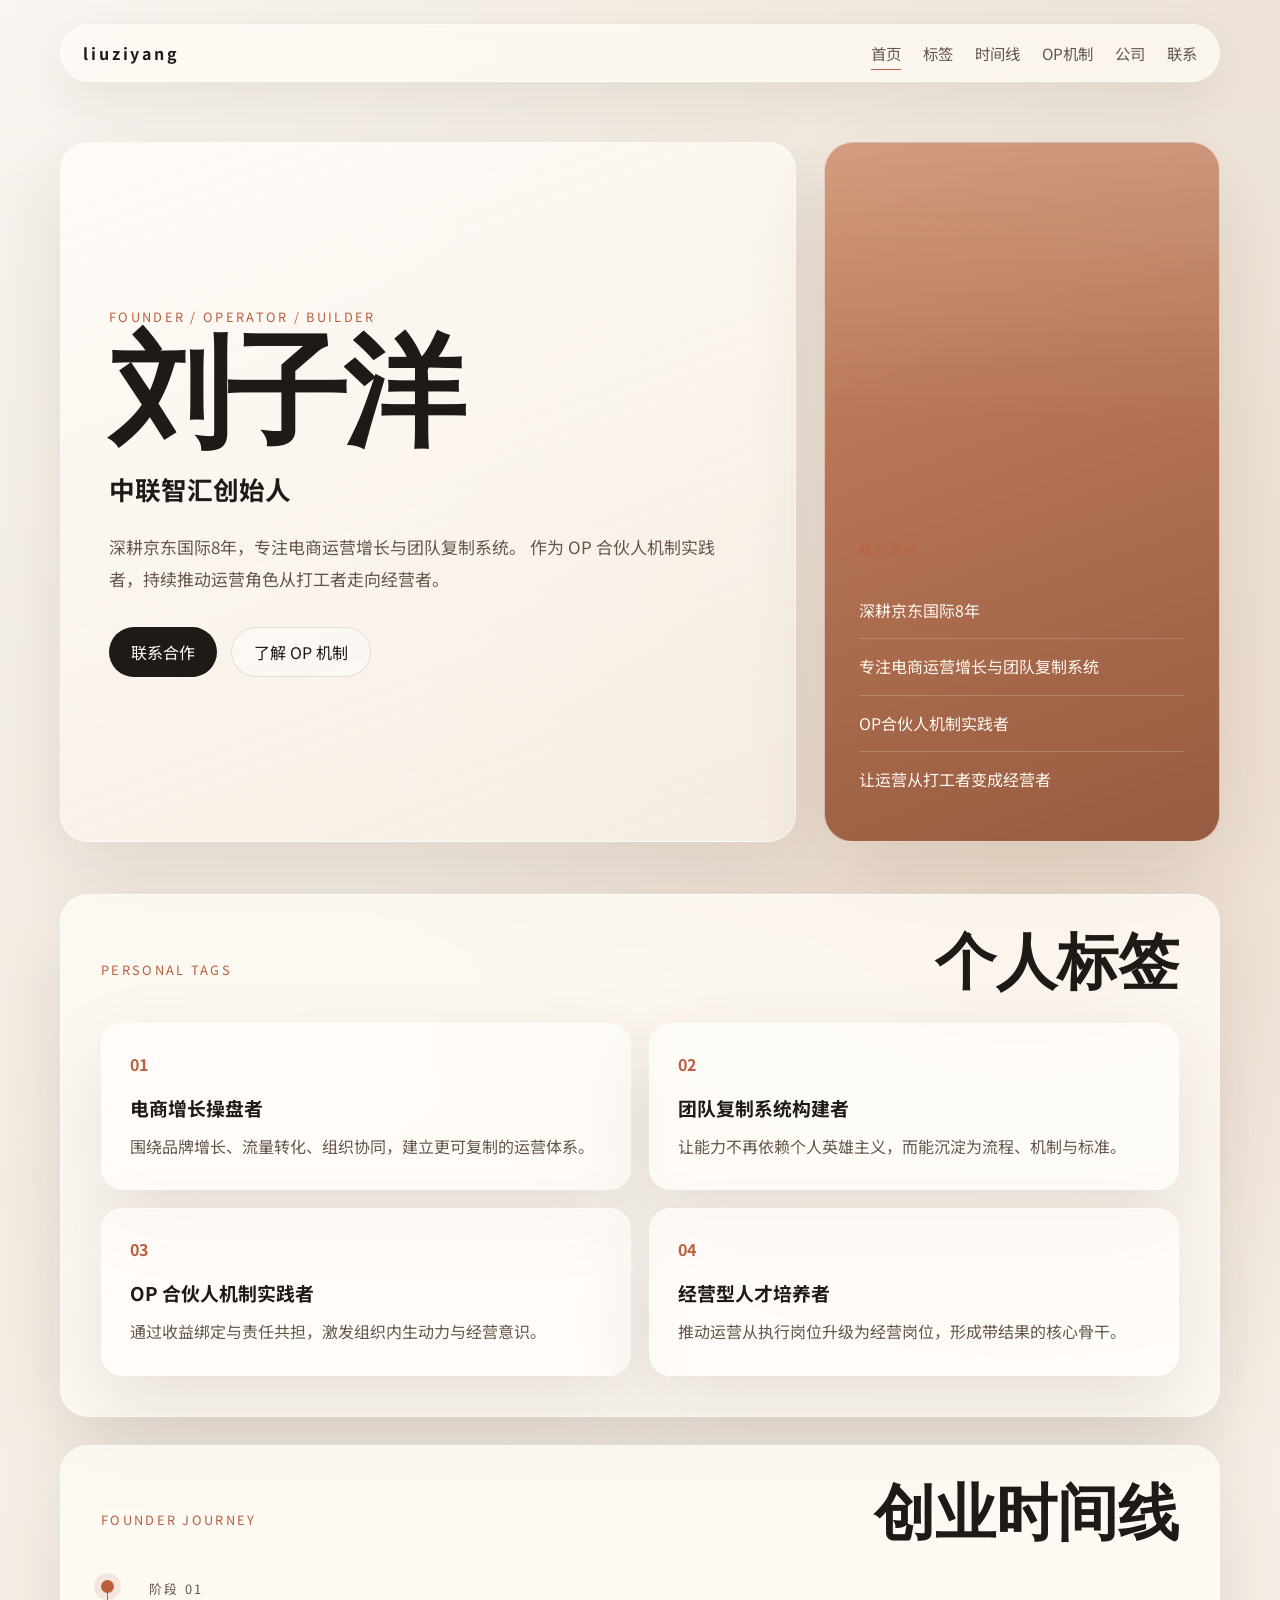
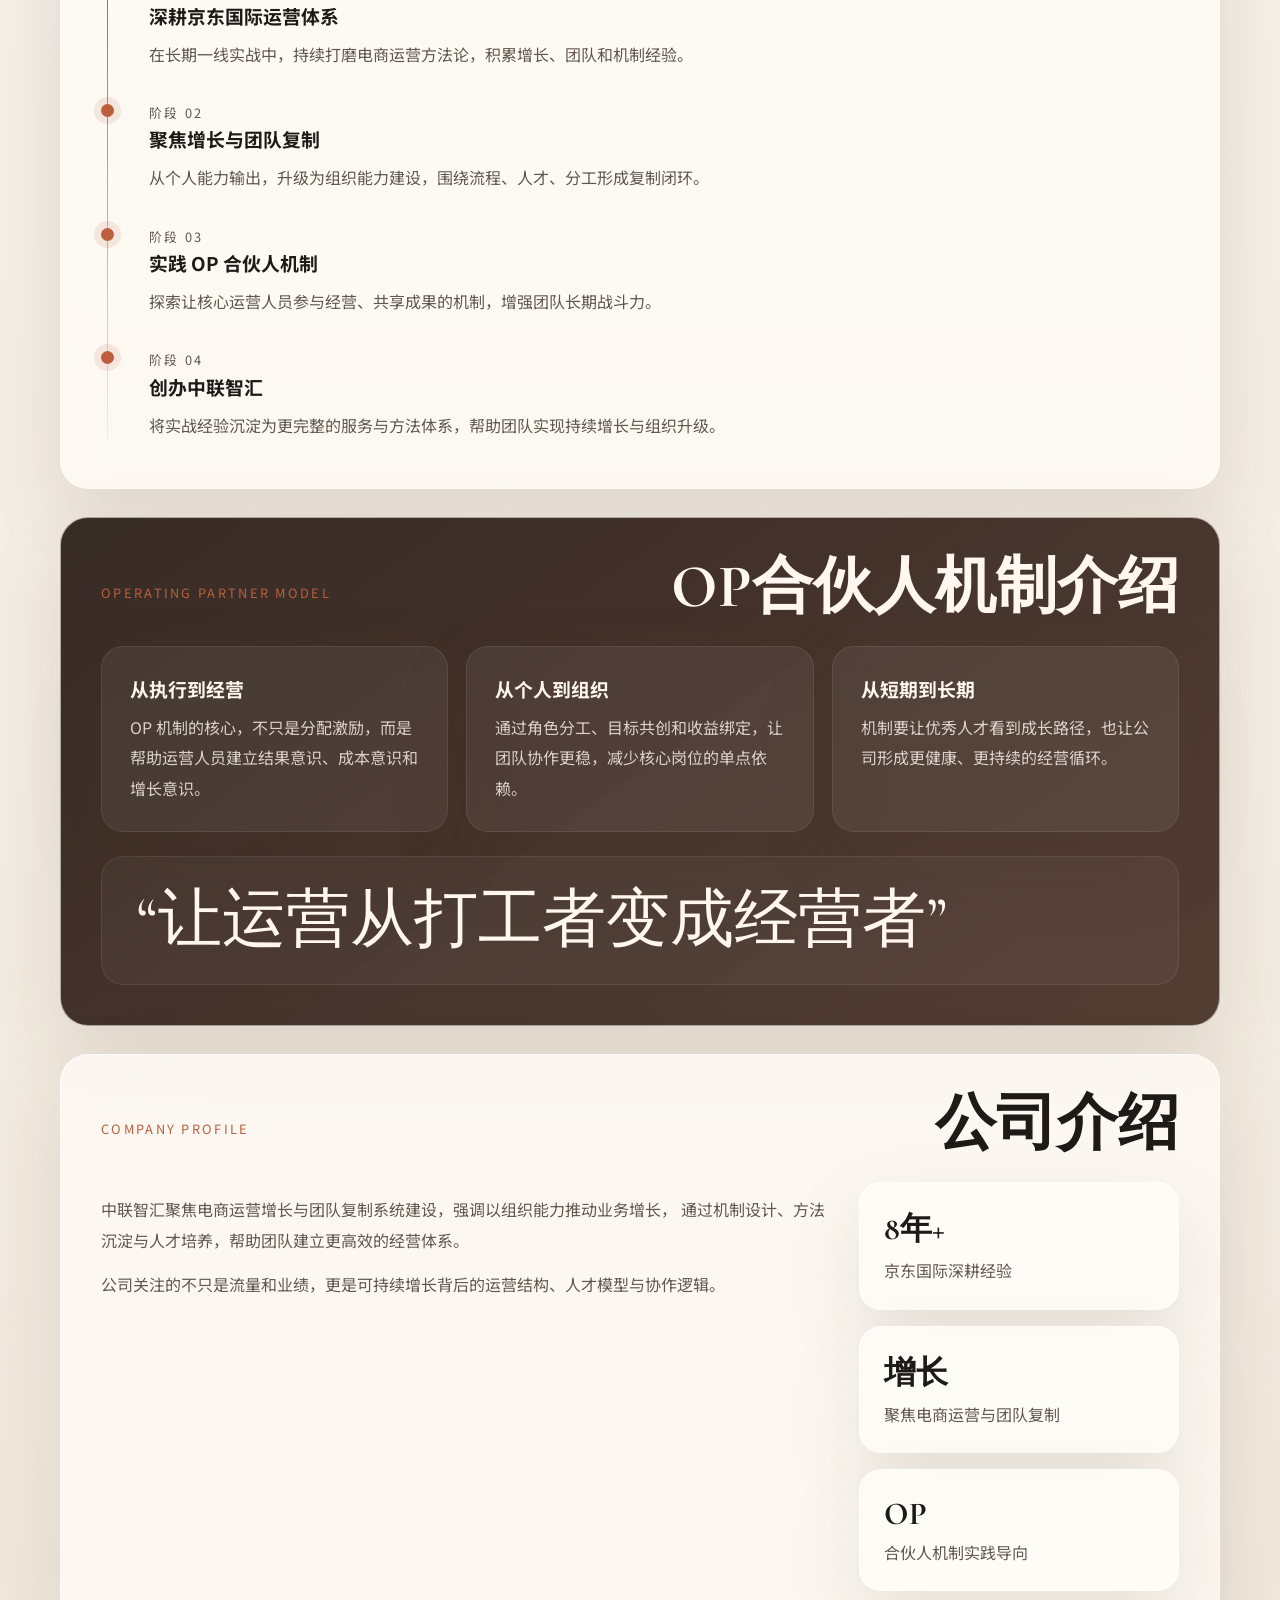
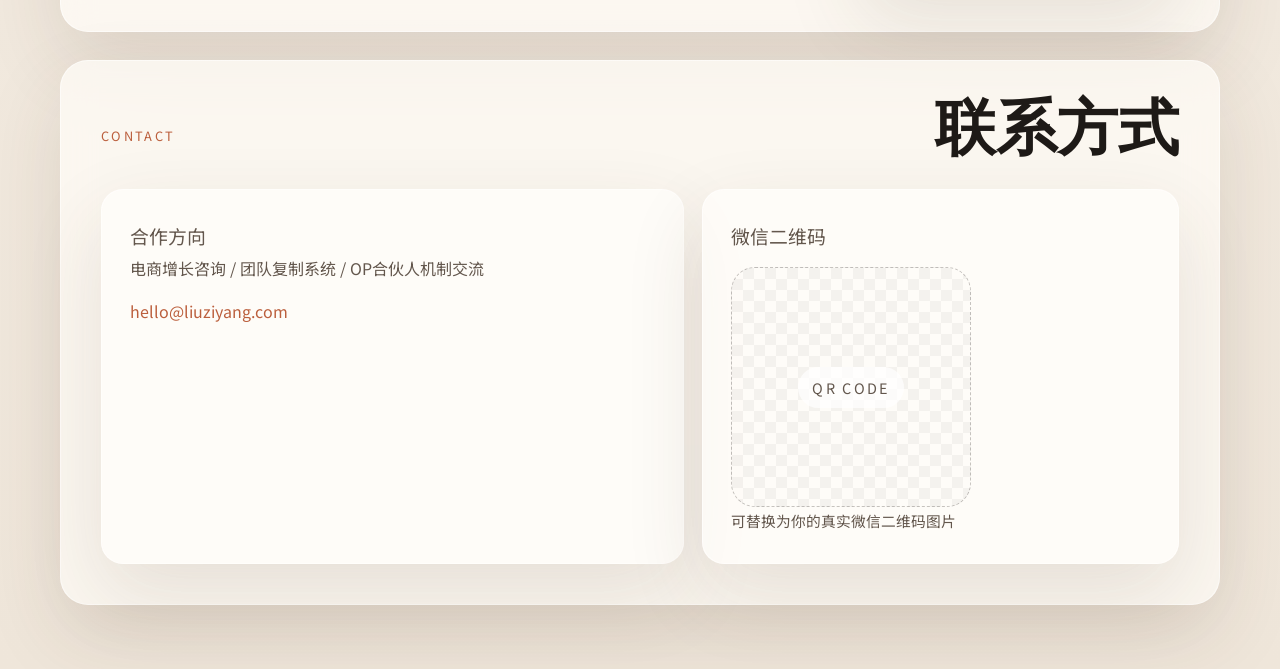
==== index.html @ fb094fb2 "feat: add liuziyang personal website" ====
<!DOCTYPE html>
<html lang="zh-CN">
  <head>
    <meta charset="UTF-8" />
    <meta name="viewport" content="width=device-width, initial-scale=1.0" />
    <title>刘子洋｜中联智汇创始人</title>
    <meta
      name="description"
      content="刘子洋，中联智汇创始人。深耕京东国际8年，专注电商运营增长与团队复制系统，OP合伙人机制实践者。"
    />
    <link rel="preconnect" href="https://fonts.googleapis.com" />
    <link rel="preconnect" href="https://fonts.gstatic.com" crossorigin />
    <link
      href="https://fonts.googleapis.com/css2?family=Cormorant+Garamond:wght@500;600;700&family=Noto+Sans+SC:wght@400;500;700;900&display=swap"
      rel="stylesheet"
    />
    <link rel="stylesheet" href="style.css" />
  </head>
  <body>
    <div class="page-shell">
      <header class="site-header">
        <a class="brand" href="#hero">liuziyang</a>
        <button class="nav-toggle" type="button" aria-label="切换导航" aria-expanded="false">
          <span></span>
          <span></span>
        </button>
        <nav class="site-nav">
          <a href="#hero">首页</a>
          <a href="#tags">标签</a>
          <a href="#timeline">时间线</a>
          <a href="#op-model">OP机制</a>
          <a href="#company">公司</a>
          <a href="#contact">联系</a>
        </nav>
      </header>

      <main>
        <section class="hero" id="hero">
          <div class="hero-copy">
            <p class="eyebrow">Founder / Operator / Builder</p>
            <h1>刘子洋</h1>
            <p class="hero-subtitle">中联智汇创始人</p>
            <p class="hero-intro">
              深耕京东国际8年，专注电商运营增长与团队复制系统。
              作为 OP 合伙人机制实践者，持续推动运营角色从打工者走向经营者。
            </p>
            <div class="hero-actions">
              <a class="button primary" href="#contact">联系合作</a>
              <a class="button secondary" href="#op-model">了解 OP 机制</a>
            </div>
          </div>
          <aside class="hero-card">
            <p class="card-label">核心定位</p>
            <ul>
              <li>深耕京东国际8年</li>
              <li>专注电商运营增长与团队复制系统</li>
              <li>OP合伙人机制实践者</li>
              <li>让运营从打工者变成经营者</li>
            </ul>
          </aside>
        </section>

        <section class="section" id="tags">
          <div class="section-heading">
            <p class="section-kicker">Personal Tags</p>
            <h2>个人标签</h2>
          </div>
          <div class="tag-grid">
            <article class="tag-card">
              <span>01</span>
              <h3>电商增长操盘者</h3>
              <p>围绕品牌增长、流量转化、组织协同，建立更可复制的运营体系。</p>
            </article>
            <article class="tag-card">
              <span>02</span>
              <h3>团队复制系统构建者</h3>
              <p>让能力不再依赖个人英雄主义，而能沉淀为流程、机制与标准。</p>
            </article>
            <article class="tag-card">
              <span>03</span>
              <h3>OP 合伙人机制实践者</h3>
              <p>通过收益绑定与责任共担，激发组织内生动力与经营意识。</p>
            </article>
            <article class="tag-card">
              <span>04</span>
              <h3>经营型人才培养者</h3>
              <p>推动运营从执行岗位升级为经营岗位，形成带结果的核心骨干。</p>
            </article>
          </div>
        </section>

        <section class="section" id="timeline">
          <div class="section-heading">
            <p class="section-kicker">Founder Journey</p>
            <h2>创业时间线</h2>
          </div>
          <div class="timeline">
            <article class="timeline-item">
              <div class="timeline-dot"></div>
              <div class="timeline-content">
                <p class="timeline-year">阶段 01</p>
                <h3>深耕京东国际运营体系</h3>
                <p>在长期一线实战中，持续打磨电商运营方法论，积累增长、团队和机制经验。</p>
              </div>
            </article>
            <article class="timeline-item">
              <div class="timeline-dot"></div>
              <div class="timeline-content">
                <p class="timeline-year">阶段 02</p>
                <h3>聚焦增长与团队复制</h3>
                <p>从个人能力输出，升级为组织能力建设，围绕流程、人才、分工形成复制闭环。</p>
              </div>
            </article>
            <article class="timeline-item">
              <div class="timeline-dot"></div>
              <div class="timeline-content">
                <p class="timeline-year">阶段 03</p>
                <h3>实践 OP 合伙人机制</h3>
                <p>探索让核心运营人员参与经营、共享成果的机制，增强团队长期战斗力。</p>
              </div>
            </article>
            <article class="timeline-item">
              <div class="timeline-dot"></div>
              <div class="timeline-content">
                <p class="timeline-year">阶段 04</p>
                <h3>创办中联智汇</h3>
                <p>将实战经验沉淀为更完整的服务与方法体系，帮助团队实现持续增长与组织升级。</p>
              </div>
            </article>
          </div>
        </section>

        <section class="section section-accent" id="op-model">
          <div class="section-heading">
            <p class="section-kicker">Operating Partner Model</p>
            <h2>OP合伙人机制介绍</h2>
          </div>
          <div class="model-grid">
            <article class="model-card">
              <h3>从执行到经营</h3>
              <p>OP 机制的核心，不只是分配激励，而是帮助运营人员建立结果意识、成本意识和增长意识。</p>
            </article>
            <article class="model-card">
              <h3>从个人到组织</h3>
              <p>通过角色分工、目标共创和收益绑定，让团队协作更稳，减少核心岗位的单点依赖。</p>
            </article>
            <article class="model-card">
              <h3>从短期到长期</h3>
              <p>机制要让优秀人才看到成长路径，也让公司形成更健康、更持续的经营循环。</p>
            </article>
          </div>
          <div class="quote-panel">
            <p>“让运营从打工者变成经营者”</p>
          </div>
        </section>

        <section class="section" id="company">
          <div class="section-heading">
            <p class="section-kicker">Company Profile</p>
            <h2>公司介绍</h2>
          </div>
          <div class="company-layout">
            <div class="company-copy">
              <p>
                中联智汇聚焦电商运营增长与团队复制系统建设，强调以组织能力推动业务增长，
                通过机制设计、方法沉淀与人才培养，帮助团队建立更高效的经营体系。
              </p>
              <p>
                公司关注的不只是流量和业绩，更是可持续增长背后的运营结构、人才模型与协作逻辑。
              </p>
            </div>
            <div class="company-stats">
              <div>
                <strong>8年+</strong>
                <span>京东国际深耕经验</span>
              </div>
              <div>
                <strong>增长</strong>
                <span>聚焦电商运营与团队复制</span>
              </div>
              <div>
                <strong>OP</strong>
                <span>合伙人机制实践导向</span>
              </div>
            </div>
          </div>
        </section>

        <section class="section" id="contact">
          <div class="section-heading">
            <p class="section-kicker">Contact</p>
            <h2>联系方式</h2>
          </div>
          <div class="contact-layout">
            <div class="contact-card">
              <p class="contact-title">合作方向</p>
              <p>电商增长咨询 / 团队复制系统 / OP合伙人机制交流</p>
              <a href="mailto:hello@liuziyang.com">hello@liuziyang.com</a>
            </div>
            <div class="contact-card">
              <p class="contact-title">微信二维码</p>
              <div class="qr-placeholder" aria-label="微信二维码占位">
                <span>QR CODE</span>
              </div>
              <p class="contact-note">可替换为你的真实微信二维码图片</p>
            </div>
          </div>
        </section>
      </main>
    </div>

    <script src="script.js"></script>
  </body>
</html>
---- style.css ----
:root {
  --bg: #efe7db;
  --bg-soft: #f7f2ea;
  --panel: rgba(255, 252, 247, 0.74);
  --panel-strong: rgba(255, 249, 241, 0.92);
  --text: #1e1a17;
  --muted: #63574d;
  --line: rgba(45, 35, 25, 0.12);
  --accent: #bb5f3d;
  --accent-soft: #f2d5c8;
  --shadow: 0 30px 80px rgba(78, 51, 29, 0.12);
  --radius-lg: 28px;
  --radius-md: 22px;
  --radius-sm: 16px;
  --container: min(1160px, calc(100vw - 40px));
}

* {
  box-sizing: border-box;
}

html {
  scroll-behavior: smooth;
}

body {
  margin: 0;
  font-family: "Noto Sans SC", sans-serif;
  color: var(--text);
  background:
    radial-gradient(circle at top left, rgba(255, 255, 255, 0.65), transparent 30%),
    radial-gradient(circle at 80% 20%, rgba(222, 177, 147, 0.28), transparent 20%),
    linear-gradient(180deg, #ede4d7 0%, #f6f0e8 40%, #efe6da 100%);
  min-height: 100vh;
}

body::before {
  content: "";
  position: fixed;
  inset: 0;
  pointer-events: none;
  background-image:
    linear-gradient(rgba(255, 255, 255, 0.08) 1px, transparent 1px),
    linear-gradient(90deg, rgba(255, 255, 255, 0.08) 1px, transparent 1px);
  background-size: 48px 48px;
  mask-image: linear-gradient(180deg, rgba(0, 0, 0, 0.2), transparent 90%);
}

.page-shell {
  width: var(--container);
  margin: 0 auto;
  padding: 24px 0 64px;
}

.site-header {
  position: sticky;
  top: 16px;
  z-index: 10;
  display: flex;
  align-items: center;
  justify-content: space-between;
  gap: 24px;
  padding: 16px 22px;
  margin-bottom: 24px;
  backdrop-filter: blur(14px);
  background: rgba(255, 251, 246, 0.72);
  border: 1px solid rgba(255, 255, 255, 0.5);
  border-radius: 999px;
  box-shadow: 0 18px 50px rgba(56, 34, 18, 0.08);
}

.brand {
  color: var(--text);
  text-decoration: none;
  font-size: 1rem;
  font-weight: 700;
  letter-spacing: 0.18em;
  text-transform: lowercase;
}

.site-nav {
  display: flex;
  align-items: center;
  gap: 22px;
}

.site-nav a {
  position: relative;
  color: var(--muted);
  text-decoration: none;
  font-size: 0.96rem;
}

.site-nav a::after {
  content: "";
  position: absolute;
  left: 0;
  bottom: -6px;
  width: 100%;
  height: 1px;
  background: var(--accent);
  transform: scaleX(0);
  transform-origin: center;
  transition: transform 220ms ease;
}

.site-nav a:hover::after,
.site-nav a.is-active::after {
  transform: scaleX(1);
}

.nav-toggle {
  display: none;
  width: 46px;
  height: 46px;
  padding: 0;
  border: 0;
  border-radius: 50%;
  background: var(--panel-strong);
  cursor: pointer;
}

.nav-toggle span {
  display: block;
  width: 18px;
  height: 2px;
  margin: 5px auto;
  background: var(--text);
  transition: transform 200ms ease, opacity 200ms ease;
}

.hero,
.section {
  opacity: 0;
  transform: translateY(24px);
  transition: opacity 700ms ease, transform 700ms ease;
}

.hero.is-visible,
.section.is-visible {
  opacity: 1;
  transform: translateY(0);
}

.hero {
  display: grid;
  grid-template-columns: minmax(0, 1.3fr) minmax(300px, 0.7fr);
  gap: 28px;
  align-items: stretch;
  min-height: calc(100vh - 140px);
  padding: 36px 0 24px;
}

.hero-copy,
.hero-card,
.section,
.tag-card,
.model-card,
.contact-card {
  border: 1px solid rgba(255, 255, 255, 0.56);
  box-shadow: var(--shadow);
}

.hero-copy {
  display: flex;
  flex-direction: column;
  justify-content: center;
  padding: 48px;
  border-radius: var(--radius-lg);
  background: linear-gradient(160deg, rgba(255, 251, 247, 0.92), rgba(247, 239, 229, 0.75));
}

.eyebrow,
.section-kicker,
.card-label,
.timeline-year {
  color: var(--accent);
  text-transform: uppercase;
  letter-spacing: 0.18em;
  font-size: 0.8rem;
  margin: 0 0 14px;
}

.hero h1,
.section-heading h2,
.quote-panel p {
  font-family: "Cormorant Garamond", serif;
}

.hero h1 {
  margin: 0;
  font-size: clamp(4.2rem, 10vw, 7.6rem);
  line-height: 0.92;
  letter-spacing: -0.04em;
}

.hero-subtitle {
  margin: 18px 0 0;
  font-size: clamp(1.2rem, 2vw, 1.65rem);
  font-weight: 700;
}

.hero-intro {
  max-width: 640px;
  margin: 24px 0 0;
  color: var(--muted);
  font-size: 1.06rem;
  line-height: 1.9;
}

.hero-actions {
  display: flex;
  flex-wrap: wrap;
  gap: 14px;
  margin-top: 32px;
}

.button {
  display: inline-flex;
  align-items: center;
  justify-content: center;
  min-height: 50px;
  padding: 0 22px;
  border-radius: 999px;
  text-decoration: none;
  transition: transform 180ms ease, background 180ms ease, color 180ms ease;
}

.button:hover {
  transform: translateY(-2px);
}

.button.primary {
  background: var(--text);
  color: #fff9f2;
}

.button.secondary {
  color: var(--text);
  border: 1px solid var(--line);
  background: rgba(255, 255, 255, 0.36);
}

.hero-card {
  display: flex;
  flex-direction: column;
  justify-content: flex-end;
  padding: 34px;
  border-radius: var(--radius-lg);
  background:
    linear-gradient(180deg, rgba(255, 255, 255, 0.18), transparent 40%),
    linear-gradient(160deg, rgba(199, 125, 88, 0.92), rgba(145, 83, 55, 0.94));
  color: #fff7f0;
}

.hero-card ul {
  margin: 10px 0 0;
  padding: 0;
  list-style: none;
}

.hero-card li {
  padding: 14px 0;
  border-bottom: 1px solid rgba(255, 255, 255, 0.18);
  line-height: 1.7;
}

.hero-card li:last-child {
  border-bottom: 0;
}

.section {
  margin-top: 28px;
  padding: 40px;
  border-radius: var(--radius-lg);
  background: var(--panel);
  backdrop-filter: blur(16px);
}

.section-heading {
  display: flex;
  justify-content: space-between;
  gap: 24px;
  align-items: end;
  margin-bottom: 30px;
}

.section-heading h2 {
  margin: 0;
  font-size: clamp(2.3rem, 5vw, 3.8rem);
  line-height: 0.95;
}

.tag-grid,
.model-grid,
.contact-layout {
  display: grid;
  gap: 18px;
}

.tag-grid {
  grid-template-columns: repeat(2, minmax(0, 1fr));
}

.tag-card,
.model-card,
.contact-card {
  padding: 28px;
  border-radius: var(--radius-md);
  background: rgba(255, 253, 250, 0.75);
}

.tag-card span {
  display: inline-block;
  margin-bottom: 18px;
  color: var(--accent);
  font-weight: 700;
}

.tag-card h3,
.model-card h3,
.timeline-content h3,
.contact-title {
  margin: 0 0 10px;
  font-size: 1.18rem;
}

.tag-card p,
.model-card p,
.timeline-content p,
.company-copy p,
.contact-card p,
.contact-card a,
.contact-note {
  margin: 0;
  color: var(--muted);
  line-height: 1.9;
}

.timeline {
  position: relative;
  display: grid;
  gap: 20px;
  padding-left: 28px;
}

.timeline::before {
  content: "";
  position: absolute;
  left: 6px;
  top: 8px;
  bottom: 8px;
  width: 1px;
  background: linear-gradient(180deg, var(--accent), rgba(187, 95, 61, 0.1));
}

.timeline-item {
  position: relative;
}

.timeline-dot {
  position: absolute;
  left: -28px;
  top: 7px;
  width: 13px;
  height: 13px;
  border-radius: 50%;
  background: var(--accent);
  box-shadow: 0 0 0 7px rgba(187, 95, 61, 0.12);
}

.timeline-content {
  padding: 4px 0 8px 20px;
}

.section-accent {
  background:
    linear-gradient(145deg, rgba(43, 30, 24, 0.94), rgba(68, 45, 35, 0.92)),
    var(--panel);
  color: #fff7f0;
}

.section-accent .section-heading h2,
.section-accent .model-card h3,
.section-accent .quote-panel p {
  color: #fff7f0;
}

.section-accent .model-card {
  background: rgba(255, 255, 255, 0.06);
  border-color: rgba(255, 255, 255, 0.08);
}

.section-accent .model-card p {
  color: rgba(255, 247, 240, 0.8);
}

.model-grid {
  grid-template-columns: repeat(3, minmax(0, 1fr));
}

.quote-panel {
  margin-top: 24px;
  padding: 30px 34px;
  border-radius: var(--radius-md);
  border: 1px solid rgba(255, 255, 255, 0.08);
  background: rgba(255, 255, 255, 0.04);
}

.quote-panel p {
  margin: 0;
  font-size: clamp(2.2rem, 5vw, 4rem);
  line-height: 1.04;
}

.company-layout {
  display: grid;
  grid-template-columns: minmax(0, 1fr) 320px;
  gap: 22px;
  align-items: start;
}

.company-copy {
  padding: 12px 0;
}

.company-copy p + p {
  margin-top: 14px;
}

.company-stats {
  display: grid;
  gap: 16px;
}

.company-stats div {
  padding: 24px;
  border-radius: var(--radius-md);
  background: rgba(255, 253, 250, 0.84);
  border: 1px solid rgba(255, 255, 255, 0.56);
  box-shadow: var(--shadow);
}

.company-stats strong {
  display: block;
  margin-bottom: 6px;
  font-size: 2rem;
  font-family: "Cormorant Garamond", serif;
}

.company-stats span {
  color: var(--muted);
  line-height: 1.7;
}

.contact-layout {
  grid-template-columns: 1.1fr 0.9fr;
}

.contact-card a {
  display: inline-block;
  margin-top: 12px;
  color: var(--accent);
  text-decoration: none;
}

.qr-placeholder {
  display: grid;
  place-items: center;
  width: min(240px, 100%);
  aspect-ratio: 1 / 1;
  margin-top: 14px;
  border-radius: 24px;
  background:
    linear-gradient(45deg, rgba(0, 0, 0, 0.04) 25%, transparent 25%),
    linear-gradient(-45deg, rgba(0, 0, 0, 0.04) 25%, transparent 25%),
    linear-gradient(45deg, transparent 75%, rgba(0, 0, 0, 0.04) 75%),
    linear-gradient(-45deg, transparent 75%, rgba(0, 0, 0, 0.04) 75%);
  background-size: 22px 22px;
  background-position: 0 0, 0 11px, 11px -11px, -11px 0;
  border: 1px dashed rgba(30, 26, 23, 0.25);
}

.qr-placeholder span {
  padding: 10px 14px;
  border-radius: 999px;
  background: rgba(255, 255, 255, 0.7);
  color: var(--muted);
  font-size: 0.9rem;
  letter-spacing: 0.16em;
}

.contact-note {
  margin-top: 12px;
  font-size: 0.92rem;
}

@media (max-width: 980px) {
  .hero,
  .company-layout,
  .contact-layout,
  .model-grid {
    grid-template-columns: 1fr;
  }

  .tag-grid {
    grid-template-columns: 1fr;
  }

  .hero {
    min-height: auto;
  }

  .hero-copy {
    padding: 40px 30px;
  }

  .section {
    padding: 34px 24px;
  }
}

@media (max-width: 760px) {
  .page-shell {
    width: min(100vw - 24px, 100%);
    padding-top: 14px;
  }

  .site-header {
    top: 10px;
    padding: 14px 16px;
    border-radius: 28px;
  }

  .nav-toggle {
    display: inline-block;
  }

  .nav-toggle.is-open span:first-child {
    transform: translateY(7px) rotate(45deg);
  }

  .nav-toggle.is-open span:last-child {
    transform: translateY(-7px) rotate(-45deg);
  }

  .site-nav {
    position: absolute;
    top: calc(100% + 10px);
    left: 0;
    right: 0;
    display: grid;
    gap: 8px;
    padding: 14px;
    border-radius: 24px;
    background: rgba(255, 251, 246, 0.94);
    border: 1px solid rgba(255, 255, 255, 0.58);
    box-shadow: 0 18px 40px rgba(56, 34, 18, 0.1);
    opacity: 0;
    pointer-events: none;
    transform: translateY(-6px);
    transition: opacity 200ms ease, transform 200ms ease;
  }

  .site-nav.is-open {
    opacity: 1;
    pointer-events: auto;
    transform: translateY(0);
  }

  .site-nav a {
    padding: 10px 8px;
  }

  .hero {
    padding-top: 12px;
  }

  .hero-copy,
  .hero-card {
    padding: 28px 22px;
  }

  .hero h1 {
    font-size: clamp(3.2rem, 18vw, 4.8rem);
  }

  .hero-intro {
    font-size: 0.98rem;
  }

  .section-heading {
    display: block;
  }

  .section-heading h2 {
    margin-top: 8px;
  }

  .timeline {
    padding-left: 22px;
  }

  .timeline-dot {
    left: -22px;
  }
}
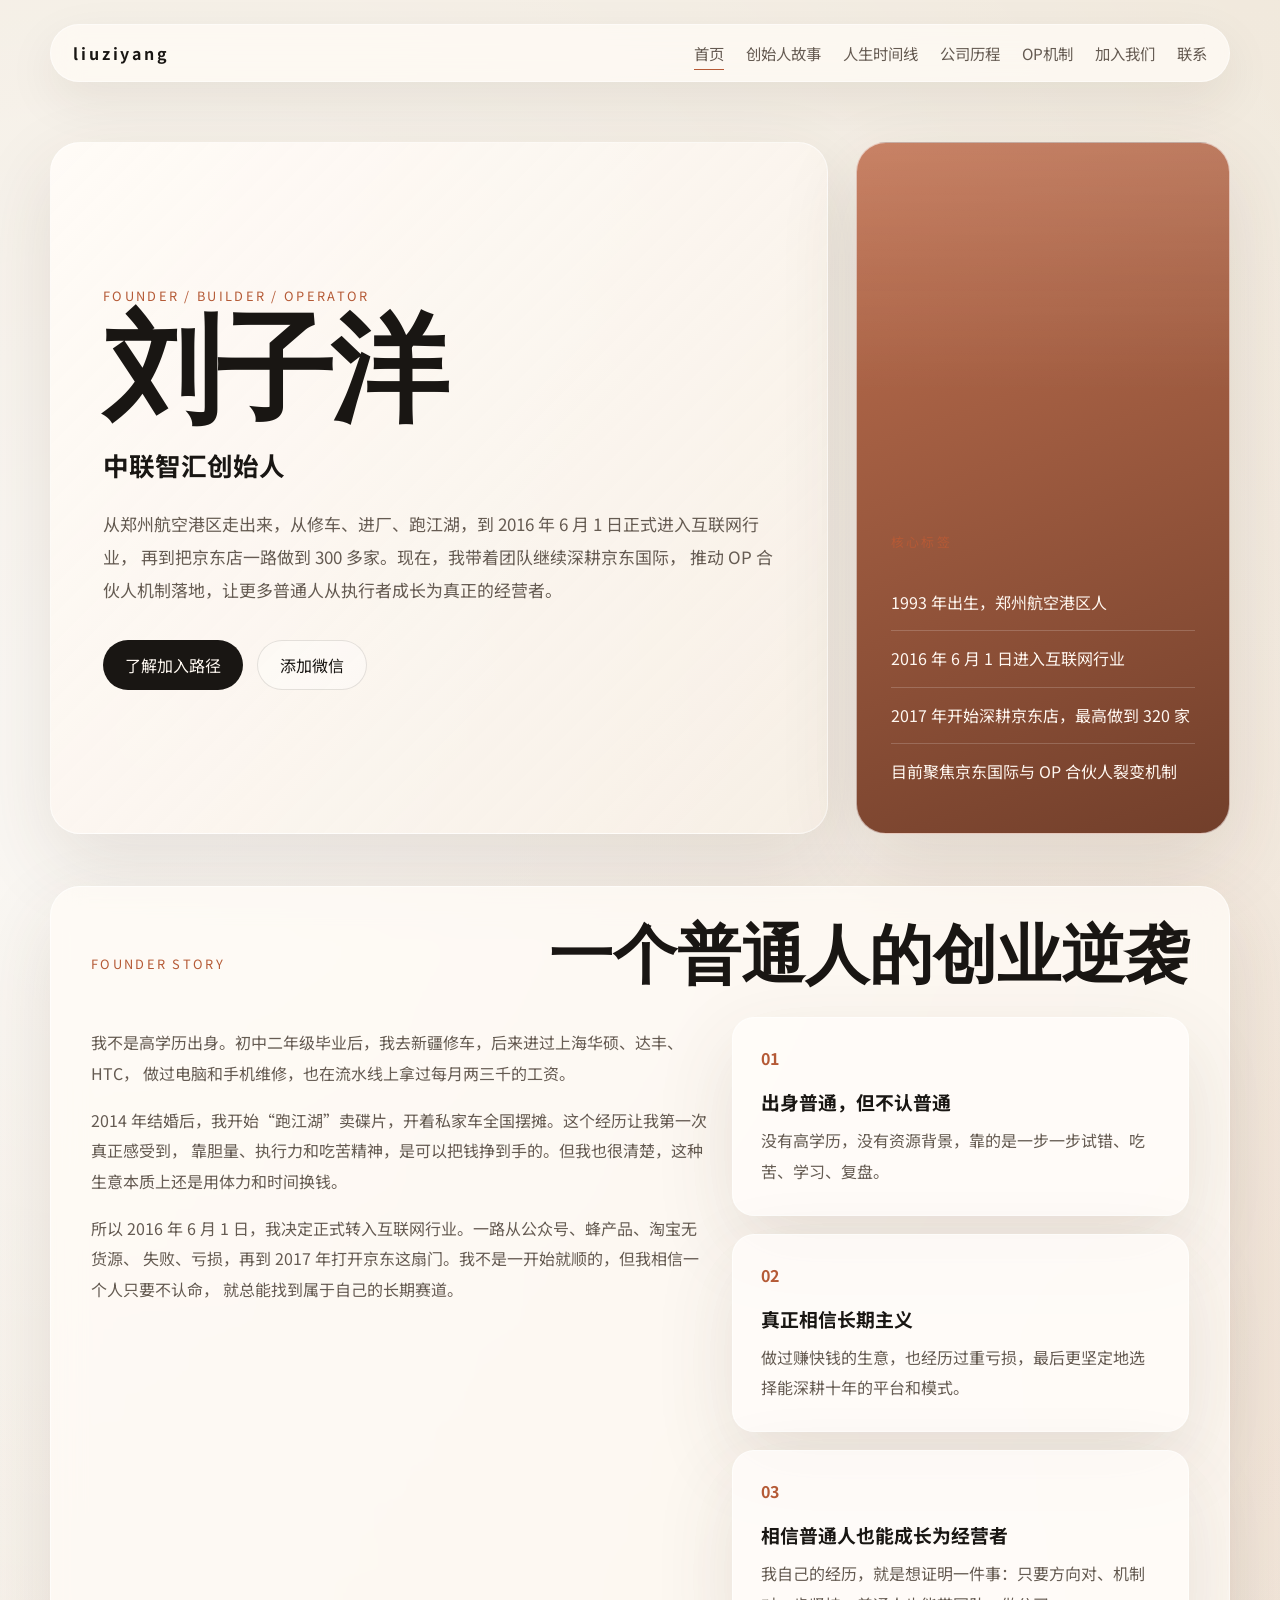
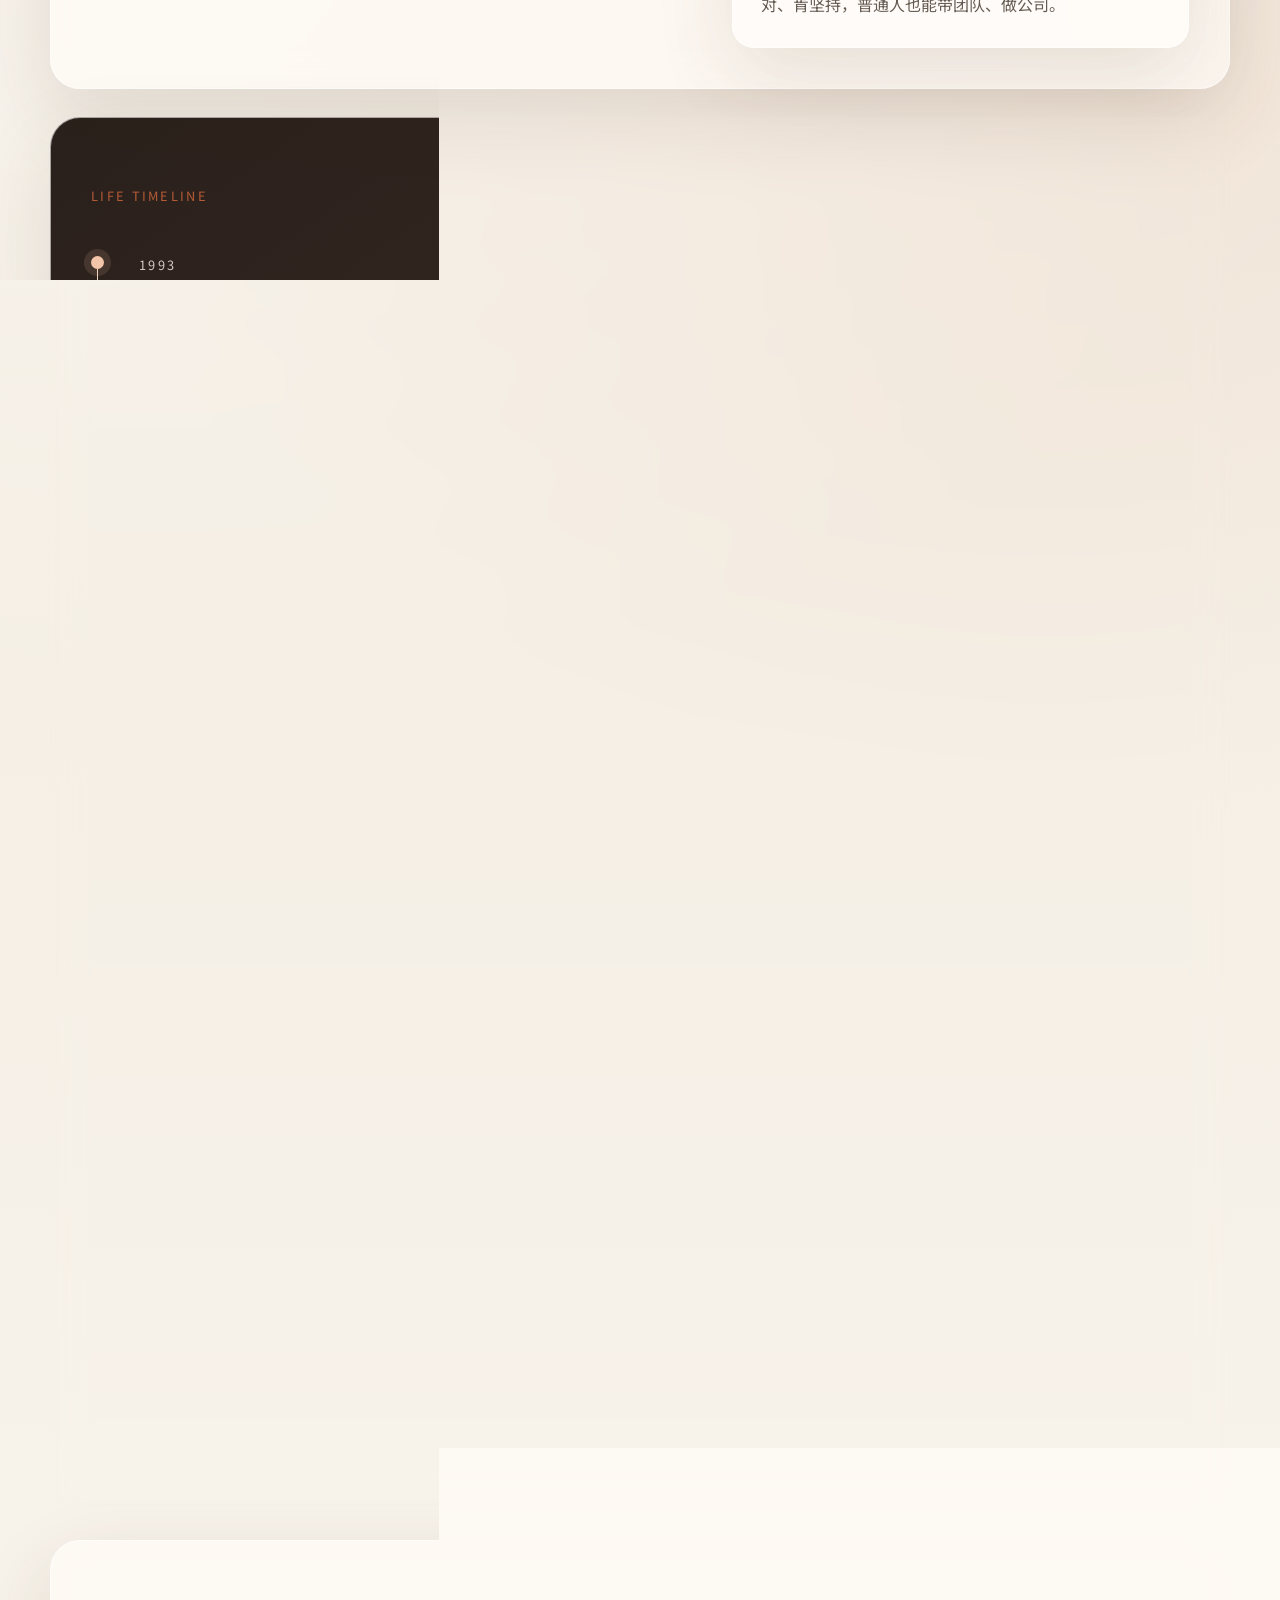
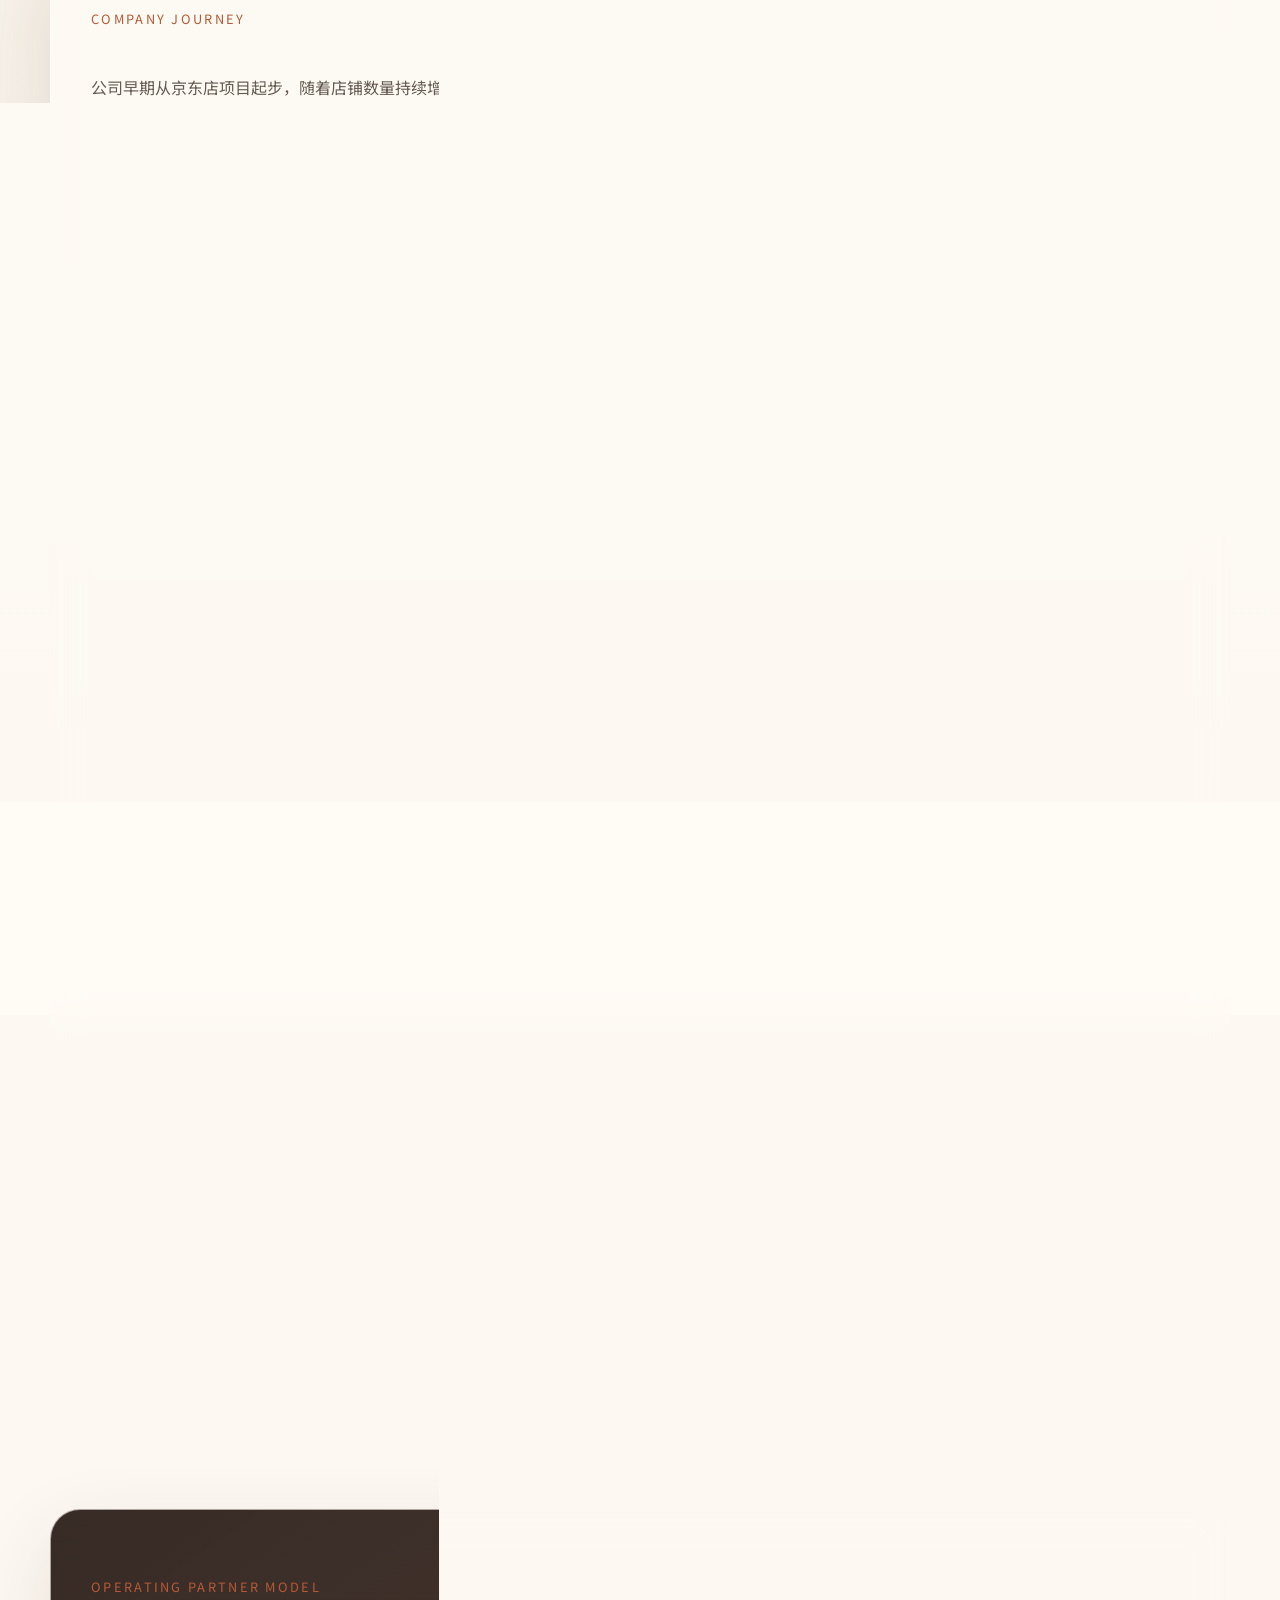
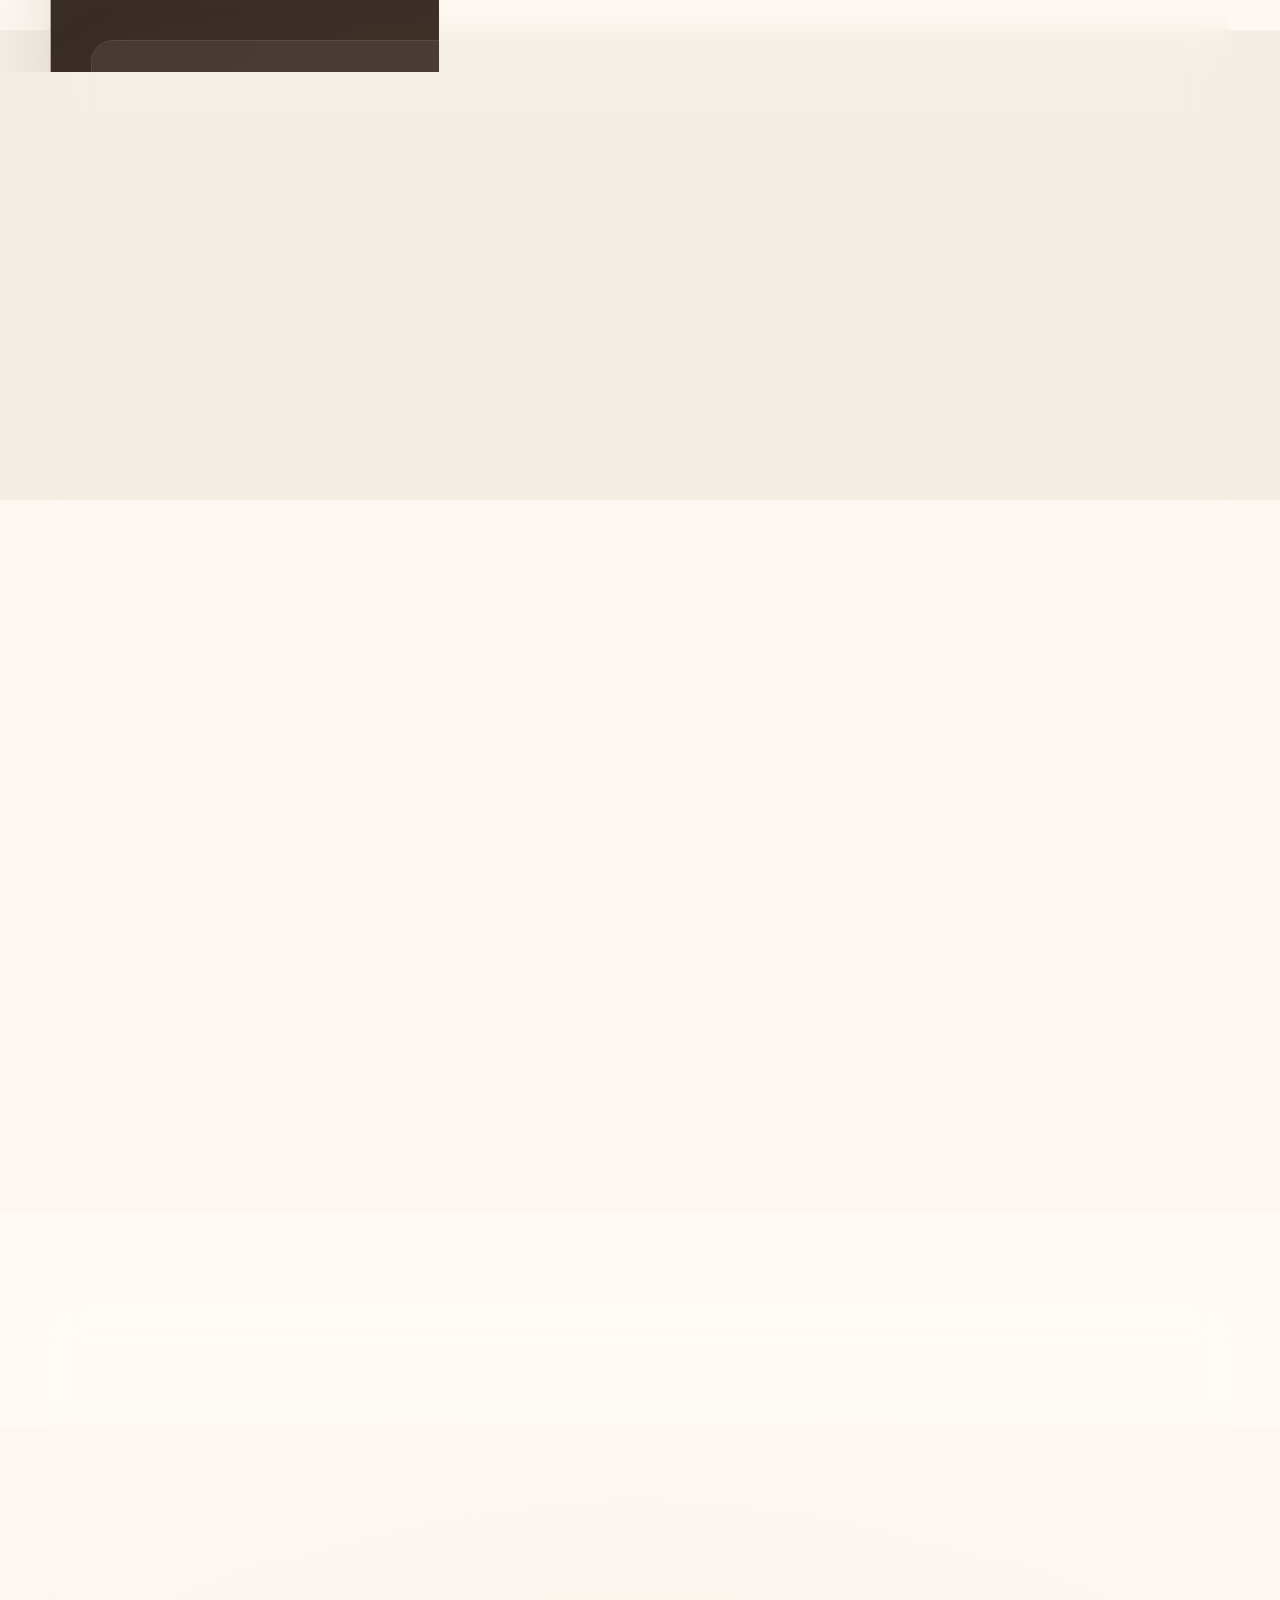
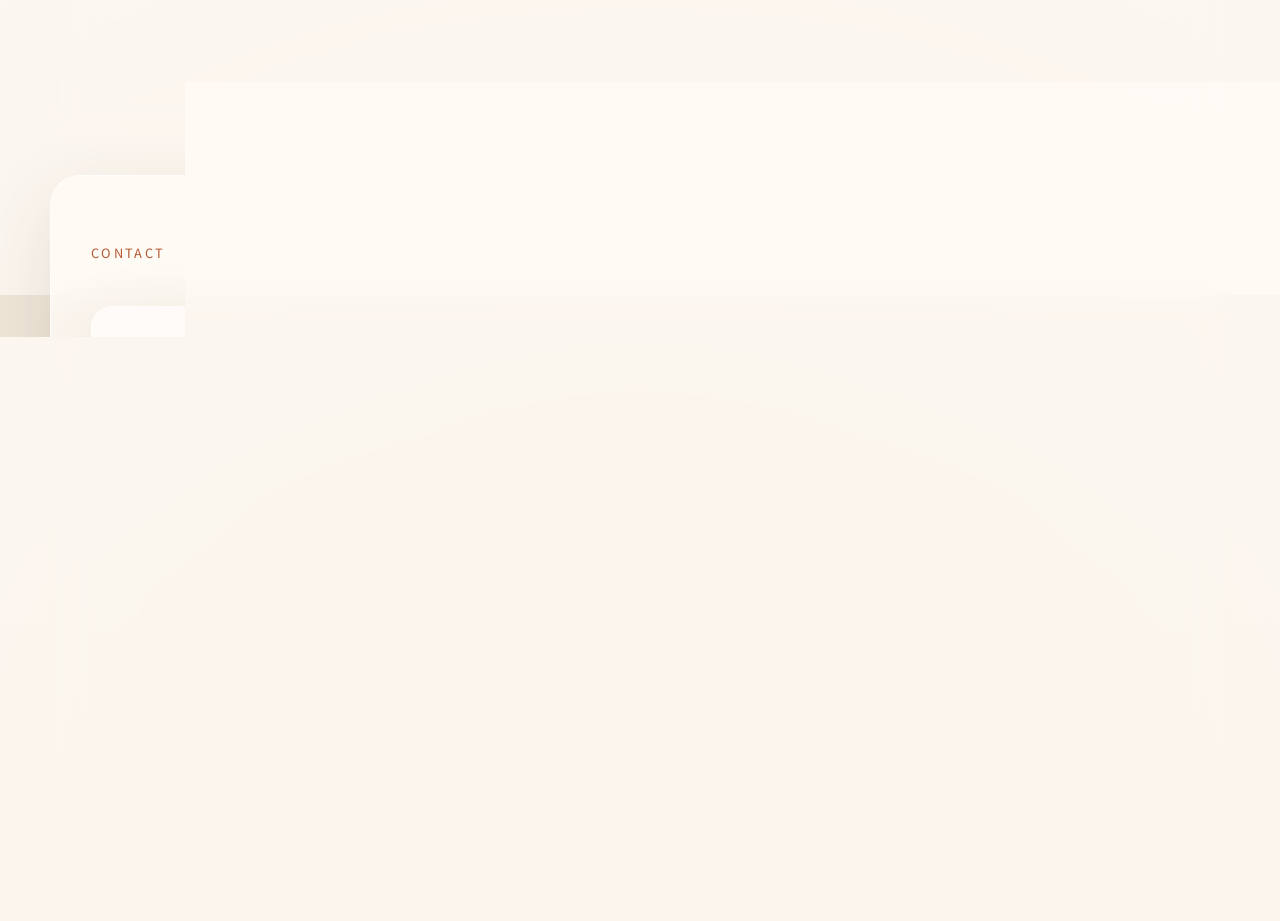
==== commit f0b95ed9: "Update personal site content" ====
--- a/index.html
+++ b/index.html
@@ -6,7 +6,7 @@
     <title>刘子洋｜中联智汇创始人</title>
     <meta
       name="description"
-      content="刘子洋，中联智汇创始人。深耕京东国际8年，专注电商运营增长与团队复制系统，OP合伙人机制实践者。"
+      content="刘子洋，中联智汇创始人。从初中辍学、修车、进厂、跑江湖，到深耕京东店与京东国际，构建 OP 合伙人机制，寻找长期主义的电商经营者。"
     />
     <link rel="preconnect" href="https://fonts.googleapis.com" />
     <link rel="preconnect" href="https://fonts.gstatic.com" crossorigin />
@@ -26,10 +26,11 @@
         </button>
         <nav class="site-nav">
           <a href="#hero">首页</a>
-          <a href="#tags">标签</a>
-          <a href="#timeline">时间线</a>
+          <a href="#story">创始人故事</a>
+          <a href="#journey">人生时间线</a>
+          <a href="#company">公司历程</a>
           <a href="#op-model">OP机制</a>
-          <a href="#company">公司</a>
+          <a href="#join">加入我们</a>
           <a href="#contact">联系</a>
         </nav>
       </header>
@@ -37,95 +38,240 @@
       <main>
         <section class="hero" id="hero">
           <div class="hero-copy">
-            <p class="eyebrow">Founder / Operator / Builder</p>
+            <p class="eyebrow">Founder / Builder / Operator</p>
             <h1>刘子洋</h1>
             <p class="hero-subtitle">中联智汇创始人</p>
             <p class="hero-intro">
-              深耕京东国际8年，专注电商运营增长与团队复制系统。
-              作为 OP 合伙人机制实践者，持续推动运营角色从打工者走向经营者。
+              从郑州航空港区走出来，从修车、进厂、跑江湖，到 2016 年 6 月 1 日正式进入互联网行业，
+              再到把京东店一路做到 300 多家。现在，我带着团队继续深耕京东国际，
+              推动 OP 合伙人机制落地，让更多普通人从执行者成长为真正的经营者。
             </p>
             <div class="hero-actions">
-              <a class="button primary" href="#contact">联系合作</a>
-              <a class="button secondary" href="#op-model">了解 OP 机制</a>
-            </div>
-          </div>
+              <a class="button primary" href="#join">了解加入路径</a>
+              <a class="button secondary" href="#contact">添加微信</a>
+            </div>
+          </div>
+
           <aside class="hero-card">
-            <p class="card-label">核心定位</p>
+            <p class="card-label">核心标签</p>
             <ul>
-              <li>深耕京东国际8年</li>
-              <li>专注电商运营增长与团队复制系统</li>
-              <li>OP合伙人机制实践者</li>
-              <li>让运营从打工者变成经营者</li>
+              <li>1993 年出生，郑州航空港区人</li>
+              <li>2016 年 6 月 1 日进入互联网行业</li>
+              <li>2017 年开始深耕京东店，最高做到 320 家</li>
+              <li>目前聚焦京东国际与 OP 合伙人裂变机制</li>
             </ul>
           </aside>
         </section>
 
-        <section class="section" id="tags">
-          <div class="section-heading">
-            <p class="section-kicker">Personal Tags</p>
-            <h2>个人标签</h2>
-          </div>
-          <div class="tag-grid">
-            <article class="tag-card">
+        <section class="section identity-section" id="story">
+          <div class="section-heading">
+            <p class="section-kicker">Founder Story</p>
+            <h2>一个普通人的创业逆袭</h2>
+          </div>
+          <div class="story-grid">
+            <article class="story-lead">
+              <p>
+                我不是高学历出身。初中二年级毕业后，我去新疆修车，后来进过上海华硕、达丰、HTC，
+                做过电脑和手机维修，也在流水线上拿过每月两三千的工资。
+              </p>
+              <p>
+                2014 年结婚后，我开始“跑江湖”卖碟片，开着私家车全国摆摊。这个经历让我第一次真正感受到，
+                靠胆量、执行力和吃苦精神，是可以把钱挣到手的。但我也很清楚，这种生意本质上还是用体力和时间换钱。
+              </p>
+              <p>
+                所以 2016 年 6 月 1 日，我决定正式转入互联网行业。一路从公众号、蜂产品、淘宝无货源、
+                失败、亏损，再到 2017 年打开京东这扇门。我不是一开始就顺的，但我相信一个人只要不认命，
+                就总能找到属于自己的长期赛道。
+              </p>
+            </article>
+
+            <div class="story-points">
+              <article class="story-card">
+                <span>01</span>
+                <h3>出身普通，但不认普通</h3>
+                <p>没有高学历，没有资源背景，靠的是一步一步试错、吃苦、学习、复盘。</p>
+              </article>
+              <article class="story-card">
+                <span>02</span>
+                <h3>真正相信长期主义</h3>
+                <p>做过赚快钱的生意，也经历过重亏损，最后更坚定地选择能深耕十年的平台和模式。</p>
+              </article>
+              <article class="story-card">
+                <span>03</span>
+                <h3>相信普通人也能成长为经营者</h3>
+                <p>我自己的经历，就是想证明一件事：只要方向对、机制对、肯坚持，普通人也能带团队、做公司。</p>
+              </article>
+            </div>
+          </div>
+        </section>
+
+        <section class="section section-dark" id="journey">
+          <div class="section-heading">
+            <p class="section-kicker">Life Timeline</p>
+            <h2>人生时间线</h2>
+          </div>
+          <div class="timeline">
+            <article class="timeline-item">
+              <div class="timeline-dot"></div>
+              <div class="timeline-content">
+                <p class="timeline-year">1993</p>
+                <h3>出生于河南郑州航空港区</h3>
+                <p>一个非常普通的起点，也是一切奋斗的原点。</p>
+              </div>
+            </article>
+            <article class="timeline-item">
+              <div class="timeline-dot"></div>
+              <div class="timeline-content">
+                <p class="timeline-year">少年时期</p>
+                <h3>初中二年级毕业，提前进入社会</h3>
+                <p>学历不高，但也因此更早接触真实社会，更早明白生存和成长都只能靠自己。</p>
+              </div>
+            </article>
+            <article class="timeline-item">
+              <div class="timeline-dot"></div>
+              <div class="timeline-content">
+                <p class="timeline-year">早期经历</p>
+                <h3>去新疆修车两年</h3>
+                <p>学手艺、吃苦、练耐心，也养成了肯干、不怕累的做事习惯。</p>
+              </div>
+            </article>
+            <article class="timeline-item">
+              <div class="timeline-dot"></div>
+              <div class="timeline-content">
+                <p class="timeline-year">上海阶段</p>
+                <h3>华硕、达丰、HTC 做维修与流水线工作</h3>
+                <p>修电脑、修手机、进电子厂，从最基层的岗位一步步积累社会经验。</p>
+              </div>
+            </article>
+            <article class="timeline-item">
+              <div class="timeline-dot"></div>
+              <div class="timeline-content">
+                <p class="timeline-year">2014.05</p>
+                <h3>结婚后开始“跑江湖”卖碟片</h3>
+                <p>全国跑摊，靠后备箱生意赚钱，高峰时期月入两三万，但深知这不是可复制的长期事业。</p>
+              </div>
+            </article>
+            <article class="timeline-item">
+              <div class="timeline-dot"></div>
+              <div class="timeline-content">
+                <p class="timeline-year">2016.06.01</p>
+                <h3>正式进入互联网行业</h3>
+                <p>从微信公众号和蜂产品开始，迈出转型第一步，开始真正接触线上经营模式。</p>
+              </div>
+            </article>
+            <article class="timeline-item">
+              <div class="timeline-dot"></div>
+              <div class="timeline-content">
+                <p class="timeline-year">2016 - 2017</p>
+                <h3>尝试淘宝无货源，经历重亏损</h3>
+                <p>做了一年左右，不但没有赚到钱，反而亏了 20 多万，也由此学会了敬畏项目选择。</p>
+              </div>
+            </article>
+            <article class="timeline-item">
+              <div class="timeline-dot"></div>
+              <div class="timeline-content">
+                <p class="timeline-year">2017.10</p>
+                <h3>开出第一家京东五金建材专营店</h3>
+                <p>项目从武汉学习而来。第一单卖出寻宝仪，迅速验证盈利模型，从此真正打开京东赛道。</p>
+              </div>
+            </article>
+            <article class="timeline-item">
+              <div class="timeline-dot"></div>
+              <div class="timeline-content">
+                <p class="timeline-year">2017 - 2023</p>
+                <h3>从 1 家店做到 320 家京东店</h3>
+                <p>一路扩店、带团队、跑通流程，员工规模接近 60 人，完成从个人创业到公司化经营的跨越。</p>
+              </div>
+            </article>
+            <article class="timeline-item">
+              <div class="timeline-dot"></div>
+              <div class="timeline-content">
+                <p class="timeline-year">现在</p>
+                <h3>聚焦京东国际，布局京东自营</h3>
+                <p>继续长期深耕京东平台，推动 OP 合伙人机制，让团队和个人都能分享经营成果。</p>
+              </div>
+            </article>
+          </div>
+        </section>
+
+        <section class="section" id="company">
+          <div class="section-heading">
+            <p class="section-kicker">Company Journey</p>
+            <h2>公司发展历程</h2>
+          </div>
+          <div class="company-layout">
+            <div class="company-copy">
+              <p>
+                公司早期从京东店项目起步，随着店铺数量持续增长，逐步从个人创业走向团队化、公司化运作。
+                这一路上，公司也尝试过淘宝、拼多多、抖店、快手等多个项目，但最终验证下来，
+                最稳定、最值得长期深耕的，还是京东。
+              </p>
+              <p>
+                从老家起步，到 2019 年 10 月搬到郑州发展，再到二七区升龙广场、云时代广场、航海广场、
+                东站升龙广场、京北二路财富天阶1号楼2楼2103，办公室在变，但公司专注京东赛道这件事一直没变。
+              </p>
+            </div>
+            <div class="company-stats">
+              <div>
+                <strong>320+</strong>
+                <span>京东店历史峰值规模</span>
+              </div>
+              <div>
+                <strong>60</strong>
+                <span>团队高峰期员工规模接近 60 人</span>
+              </div>
+              <div>
+                <strong>2019.10</strong>
+                <span>从老家搬到郑州正式公司化发展</span>
+              </div>
+            </div>
+          </div>
+
+          <div class="phase-grid">
+            <article class="phase-card">
+              <h3>第一阶段：从单店到多店</h3>
+              <p>通过京东五金建材店跑通模型，逐步复制到多个店铺，建立稳定利润来源。</p>
+            </article>
+            <article class="phase-card">
+              <h3>第二阶段：从个人到团队</h3>
+              <p>开始招人、带人、做流程、建办公室，把做店变成组织化经营。</p>
+            </article>
+            <article class="phase-card">
+              <h3>第三阶段：从铺量到聚焦</h3>
+              <p>经历多平台试错后，明确把主要精力集中在京东国际，做更稳、更长远的业务。</p>
+            </article>
+            <article class="phase-card">
+              <h3>第四阶段：从运营到机制</h3>
+              <p>公司正在推进 OP 合伙人裂变，让优秀员工升级为经营型人才，和公司一起分钱、一起成长。</p>
+            </article>
+          </div>
+        </section>
+
+        <section class="section" id="business">
+          <div class="section-heading">
+            <p class="section-kicker">Why JD Worldwide</p>
+            <h2>为什么继续深耕京东国际</h2>
+          </div>
+          <div class="advantage-grid">
+            <article class="advantage-card">
               <span>01</span>
-              <h3>电商增长操盘者</h3>
-              <p>围绕品牌增长、流量转化、组织协同，建立更可复制的运营体系。</p>
-            </article>
-            <article class="tag-card">
+              <h3>平台稳定</h3>
+              <p>相比多次尝试过的其他平台，京东是更适合长期深耕、能稳定养家和发展团队的赛道。</p>
+            </article>
+            <article class="advantage-card">
               <span>02</span>
-              <h3>团队复制系统构建者</h3>
-              <p>让能力不再依赖个人英雄主义，而能沉淀为流程、机制与标准。</p>
-            </article>
-            <article class="tag-card">
+              <h3>大品牌优势明显</h3>
+              <p>目前经营的全球购频道以大品牌为主，产品力和用户信任基础更强。</p>
+            </article>
+            <article class="advantage-card">
               <span>03</span>
-              <h3>OP 合伙人机制实践者</h3>
-              <p>通过收益绑定与责任共担，激发组织内生动力与经营意识。</p>
-            </article>
-            <article class="tag-card">
+              <h3>海外发货，一件代发</h3>
+              <p>不囤货、不压库存，降低经营负担，也让运营更聚焦于结果和效率。</p>
+            </article>
+            <article class="advantage-card">
               <span>04</span>
-              <h3>经营型人才培养者</h3>
-              <p>推动运营从执行岗位升级为经营岗位，形成带结果的核心骨干。</p>
-            </article>
-          </div>
-        </section>
-
-        <section class="section" id="timeline">
-          <div class="section-heading">
-            <p class="section-kicker">Founder Journey</p>
-            <h2>创业时间线</h2>
-          </div>
-          <div class="timeline">
-            <article class="timeline-item">
-              <div class="timeline-dot"></div>
-              <div class="timeline-content">
-                <p class="timeline-year">阶段 01</p>
-                <h3>深耕京东国际运营体系</h3>
-                <p>在长期一线实战中，持续打磨电商运营方法论，积累增长、团队和机制经验。</p>
-              </div>
-            </article>
-            <article class="timeline-item">
-              <div class="timeline-dot"></div>
-              <div class="timeline-content">
-                <p class="timeline-year">阶段 02</p>
-                <h3>聚焦增长与团队复制</h3>
-                <p>从个人能力输出，升级为组织能力建设，围绕流程、人才、分工形成复制闭环。</p>
-              </div>
-            </article>
-            <article class="timeline-item">
-              <div class="timeline-dot"></div>
-              <div class="timeline-content">
-                <p class="timeline-year">阶段 03</p>
-                <h3>实践 OP 合伙人机制</h3>
-                <p>探索让核心运营人员参与经营、共享成果的机制，增强团队长期战斗力。</p>
-              </div>
-            </article>
-            <article class="timeline-item">
-              <div class="timeline-dot"></div>
-              <div class="timeline-content">
-                <p class="timeline-year">阶段 04</p>
-                <h3>创办中联智汇</h3>
-                <p>将实战经验沉淀为更完整的服务与方法体系，帮助团队实现持续增长与组织升级。</p>
-              </div>
+              <h3>适合搭建可复制团队</h3>
+              <p>业务模型相对清晰，更适合训练新人成长、培养骨干、建立标准化运营机制。</p>
             </article>
           </div>
         </section>
@@ -133,56 +279,86 @@
         <section class="section section-accent" id="op-model">
           <div class="section-heading">
             <p class="section-kicker">Operating Partner Model</p>
-            <h2>OP合伙人机制介绍</h2>
+            <h2>OP 合伙人机制</h2>
           </div>
           <div class="model-grid">
             <article class="model-card">
-              <h3>从执行到经营</h3>
-              <p>OP 机制的核心，不只是分配激励，而是帮助运营人员建立结果意识、成本意识和增长意识。</p>
+              <h3>不是只做员工</h3>
+              <p>我们更希望团队成员从“完成任务”升级到“对结果负责”，从打工思维走向经营思维。</p>
             </article>
             <article class="model-card">
-              <h3>从个人到组织</h3>
-              <p>通过角色分工、目标共创和收益绑定，让团队协作更稳，减少核心岗位的单点依赖。</p>
+              <h3>看得见的成长路径</h3>
+              <p>从观察期到见习 OP、准 OP、正式 OP，每一步都有清晰标准和目标。</p>
             </article>
             <article class="model-card">
-              <h3>从短期到长期</h3>
-              <p>机制要让优秀人才看到成长路径，也让公司形成更健康、更持续的经营循环。</p>
+              <h3>看得见的分红机制</h3>
+              <p>从纯利润 5% 起步，逐步提升到 10%、15%、20%，让努力和收益真正挂钩。</p>
             </article>
           </div>
           <div class="quote-panel">
-            <p>“让运营从打工者变成经营者”</p>
-          </div>
-        </section>
-
-        <section class="section" id="company">
-          <div class="section-heading">
-            <p class="section-kicker">Company Profile</p>
-            <h2>公司介绍</h2>
-          </div>
-          <div class="company-layout">
-            <div class="company-copy">
-              <p>
-                中联智汇聚焦电商运营增长与团队复制系统建设，强调以组织能力推动业务增长，
-                通过机制设计、方法沉淀与人才培养，帮助团队建立更高效的经营体系。
-              </p>
-              <p>
-                公司关注的不只是流量和业绩，更是可持续增长背后的运营结构、人才模型与协作逻辑。
-              </p>
-            </div>
-            <div class="company-stats">
-              <div>
-                <strong>8年+</strong>
-                <span>京东国际深耕经验</span>
-              </div>
-              <div>
-                <strong>增长</strong>
-                <span>聚焦电商运营与团队复制</span>
-              </div>
-              <div>
-                <strong>OP</strong>
-                <span>合伙人机制实践导向</span>
-              </div>
-            </div>
+            <p>“让运营从打工者，变成经营者。”</p>
+          </div>
+        </section>
+
+        <section class="section" id="join">
+          <div class="section-heading">
+            <p class="section-kicker">Join Us</p>
+            <h2>新员工加入后，会走怎样一条路</h2>
+          </div>
+          <div class="join-layout">
+            <div class="join-copy">
+              <p>
+                这个网站不是为了讲一个“老板成功”的故事，而是为了让每一个准备加入公司的人看到：
+                一个初中二年级毕业、进过电子厂、迷茫过、亏损过的人，都能一步步成长为创业者和公司创始人。
+              </p>
+              <p>
+                所以我们也相信，优秀的运营助理，只要愿意学习、肯扛结果、愿意长期深耕京东，
+                一样有机会从新人走向骨干，再走向 OP 合伙人。
+              </p>
+            </div>
+            <div class="join-steps">
+              <article class="step-card">
+                <strong>01</strong>
+                <h3>观察期</h3>
+                <p>入职第一个月，重点看学习能力、执行力、责任心和是否真正适合这个团队。</p>
+              </article>
+              <article class="step-card">
+                <strong>02</strong>
+                <h3>见习 OP</h3>
+                <p>开始独立承担部分业务结果，逐步建立数据意识、利润意识和店铺经营意识。</p>
+              </article>
+              <article class="step-card">
+                <strong>03</strong>
+                <h3>准 OP</h3>
+                <p>能够独立负责核心模块，开始进入结果分配体系，成为真正的核心骨干。</p>
+              </article>
+              <article class="step-card">
+                <strong>04</strong>
+                <h3>正式 OP 合伙人</h3>
+                <p>参与经营、共享利润，与公司一起成长、一起赚钱、一起承担长期结果。</p>
+              </article>
+            </div>
+          </div>
+        </section>
+
+        <section class="section" id="future">
+          <div class="section-heading">
+            <p class="section-kicker">Future Plan</p>
+            <h2>接下来的方向</h2>
+          </div>
+          <div class="future-grid">
+            <article class="future-card">
+              <h3>2026 年下半年</h3>
+              <p>开始布局京东自营，推动业务从当前模式进一步升级。</p>
+            </article>
+            <article class="future-card">
+              <h3>近期重点</h3>
+              <p>持续优化 OP 合伙人机制，招到更优秀的运营助理和核心运营人才。</p>
+            </article>
+            <article class="future-card">
+              <h3>长期目标</h3>
+              <p>把公司打造成一个既能赚钱、又能培养经营型人才的长期组织。</p>
+            </article>
           </div>
         </section>
 
@@ -193,16 +369,19 @@
           </div>
           <div class="contact-layout">
             <div class="contact-card">
-              <p class="contact-title">合作方向</p>
-              <p>电商增长咨询 / 团队复制系统 / OP合伙人机制交流</p>
-              <a href="mailto:hello@liuziyang.com">hello@liuziyang.com</a>
-            </div>
-            <div class="contact-card">
+              <p class="contact-title">适合联系我的人</p>
+              <p>想加入中联智汇的运营人才、想交流京东国际项目的人、认同长期主义和经营思维的人。</p>
+              <div class="contact-meta">
+                <span>微信号</span>
+                <strong>JDBL7799</strong>
+              </div>
+              <p class="contact-note">
+                如果你也相信普通人能靠长期深耕改变命运，欢迎来聊聊。
+              </p>
+            </div>
+            <div class="contact-card qr-card">
               <p class="contact-title">微信二维码</p>
-              <div class="qr-placeholder" aria-label="微信二维码占位">
-                <span>QR CODE</span>
-              </div>
-              <p class="contact-note">可替换为你的真实微信二维码图片</p>
+              <img class="qr-image" src="wechat-qr.jpg" alt="刘子洋微信二维码" />
             </div>
           </div>
         </section>
--- a/style.css
+++ b/style.css
@@ -1,18 +1,20 @@
 :root {
-  --bg: #efe7db;
-  --bg-soft: #f7f2ea;
-  --panel: rgba(255, 252, 247, 0.74);
-  --panel-strong: rgba(255, 249, 241, 0.92);
-  --text: #1e1a17;
-  --muted: #63574d;
+  --bg: #f2ecdf;
+  --bg-soft: #fbf7f1;
+  --panel: rgba(255, 252, 246, 0.76);
+  --panel-strong: rgba(255, 250, 242, 0.94);
+  --text: #191613;
+  --muted: #655b52;
   --line: rgba(45, 35, 25, 0.12);
-  --accent: #bb5f3d;
-  --accent-soft: #f2d5c8;
-  --shadow: 0 30px 80px rgba(78, 51, 29, 0.12);
-  --radius-lg: 28px;
+  --accent: #b55a36;
+  --accent-deep: #7f3d24;
+  --accent-soft: #efd7ca;
+  --ink-dark: #241b16;
+  --shadow: 0 28px 80px rgba(71, 48, 30, 0.12);
+  --radius-lg: 30px;
   --radius-md: 22px;
   --radius-sm: 16px;
-  --container: min(1160px, calc(100vw - 40px));
+  --container: min(1180px, calc(100vw - 40px));
 }
 
 * {
@@ -27,11 +29,12 @@
   margin: 0;
   font-family: "Noto Sans SC", sans-serif;
   color: var(--text);
+  min-height: 100vh;
   background:
-    radial-gradient(circle at top left, rgba(255, 255, 255, 0.65), transparent 30%),
-    radial-gradient(circle at 80% 20%, rgba(222, 177, 147, 0.28), transparent 20%),
-    linear-gradient(180deg, #ede4d7 0%, #f6f0e8 40%, #efe6da 100%);
-  min-height: 100vh;
+    radial-gradient(circle at 12% 10%, rgba(255, 255, 255, 0.72), transparent 24%),
+    radial-gradient(circle at 82% 18%, rgba(225, 178, 150, 0.22), transparent 18%),
+    radial-gradient(circle at 50% 100%, rgba(214, 184, 155, 0.18), transparent 20%),
+    linear-gradient(180deg, #efe6d8 0%, #f7f2ea 42%, #f0e8dc 100%);
 }
 
 body::before {
@@ -42,30 +45,30 @@
   background-image:
     linear-gradient(rgba(255, 255, 255, 0.08) 1px, transparent 1px),
     linear-gradient(90deg, rgba(255, 255, 255, 0.08) 1px, transparent 1px);
-  background-size: 48px 48px;
-  mask-image: linear-gradient(180deg, rgba(0, 0, 0, 0.2), transparent 90%);
+  background-size: 52px 52px;
+  mask-image: linear-gradient(180deg, rgba(0, 0, 0, 0.24), transparent 88%);
 }
 
 .page-shell {
   width: var(--container);
   margin: 0 auto;
-  padding: 24px 0 64px;
+  padding: 24px 0 72px;
 }
 
 .site-header {
   position: sticky;
   top: 16px;
-  z-index: 10;
+  z-index: 20;
   display: flex;
   align-items: center;
   justify-content: space-between;
   gap: 24px;
   padding: 16px 22px;
   margin-bottom: 24px;
-  backdrop-filter: blur(14px);
-  background: rgba(255, 251, 246, 0.72);
   border: 1px solid rgba(255, 255, 255, 0.5);
   border-radius: 999px;
+  backdrop-filter: blur(14px);
+  background: rgba(255, 251, 246, 0.74);
   box-shadow: 0 18px 50px rgba(56, 34, 18, 0.08);
 }
 
@@ -144,17 +147,21 @@
 
 .hero {
   display: grid;
-  grid-template-columns: minmax(0, 1.3fr) minmax(300px, 0.7fr);
+  grid-template-columns: minmax(0, 1.35fr) minmax(320px, 0.65fr);
   gap: 28px;
   align-items: stretch;
-  min-height: calc(100vh - 140px);
+  min-height: calc(100vh - 148px);
   padding: 36px 0 24px;
 }
 
 .hero-copy,
 .hero-card,
 .section,
-.tag-card,
+.story-card,
+.phase-card,
+.advantage-card,
+.future-card,
+.step-card,
 .model-card,
 .contact-card {
   border: 1px solid rgba(255, 255, 255, 0.56);
@@ -165,54 +172,56 @@
   display: flex;
   flex-direction: column;
   justify-content: center;
-  padding: 48px;
+  padding: 52px;
   border-radius: var(--radius-lg);
-  background: linear-gradient(160deg, rgba(255, 251, 247, 0.92), rgba(247, 239, 229, 0.75));
+  background:
+    linear-gradient(135deg, rgba(255, 251, 247, 0.96), rgba(247, 239, 229, 0.76));
 }
 
 .eyebrow,
 .section-kicker,
 .card-label,
 .timeline-year {
+  margin: 0 0 14px;
   color: var(--accent);
   text-transform: uppercase;
   letter-spacing: 0.18em;
   font-size: 0.8rem;
-  margin: 0 0 14px;
 }
 
 .hero h1,
 .section-heading h2,
-.quote-panel p {
+.quote-panel p,
+.company-stats strong {
   font-family: "Cormorant Garamond", serif;
 }
 
 .hero h1 {
   margin: 0;
-  font-size: clamp(4.2rem, 10vw, 7.6rem);
+  font-size: clamp(4.2rem, 10vw, 7.4rem);
   line-height: 0.92;
   letter-spacing: -0.04em;
 }
 
 .hero-subtitle {
   margin: 18px 0 0;
-  font-size: clamp(1.2rem, 2vw, 1.65rem);
+  font-size: clamp(1.2rem, 2vw, 1.7rem);
   font-weight: 700;
 }
 
 .hero-intro {
-  max-width: 640px;
+  max-width: 700px;
   margin: 24px 0 0;
   color: var(--muted);
   font-size: 1.06rem;
-  line-height: 1.9;
+  line-height: 1.95;
 }
 
 .hero-actions {
   display: flex;
   flex-wrap: wrap;
   gap: 14px;
-  margin-top: 32px;
+  margin-top: 34px;
 }
 
 .button {
@@ -238,7 +247,7 @@
 .button.secondary {
   color: var(--text);
   border: 1px solid var(--line);
-  background: rgba(255, 255, 255, 0.36);
+  background: rgba(255, 255, 255, 0.34);
 }
 
 .hero-card {
@@ -248,8 +257,8 @@
   padding: 34px;
   border-radius: var(--radius-lg);
   background:
-    linear-gradient(180deg, rgba(255, 255, 255, 0.18), transparent 40%),
-    linear-gradient(160deg, rgba(199, 125, 88, 0.92), rgba(145, 83, 55, 0.94));
+    linear-gradient(180deg, rgba(255, 255, 255, 0.12), transparent 36%),
+    linear-gradient(160deg, rgba(190, 107, 74, 0.96), rgba(108, 55, 35, 0.96));
   color: #fff7f0;
 }
 
@@ -280,44 +289,96 @@
 .section-heading {
   display: flex;
   justify-content: space-between;
+  align-items: end;
   gap: 24px;
-  align-items: end;
   margin-bottom: 30px;
 }
 
 .section-heading h2 {
   margin: 0;
-  font-size: clamp(2.3rem, 5vw, 3.8rem);
-  line-height: 0.95;
-}
-
-.tag-grid,
-.model-grid,
+  font-size: clamp(2.3rem, 5vw, 4rem);
+  line-height: 0.94;
+}
+
+.story-grid,
+.company-layout,
+.join-layout,
 .contact-layout {
   display: grid;
+  gap: 22px;
+}
+
+.story-grid {
+  grid-template-columns: minmax(0, 1.15fr) minmax(340px, 0.85fr);
+}
+
+.story-lead {
+  padding: 10px 0;
+}
+
+.story-lead p,
+.company-copy p,
+.join-copy p,
+.timeline-content p,
+.model-card p,
+.contact-card p,
+.contact-note,
+.advantage-card p,
+.future-card p,
+.phase-card p,
+.step-card p,
+.story-card p {
+  margin: 0;
+  color: var(--muted);
+  line-height: 1.92;
+}
+
+.story-lead p + p,
+.company-copy p + p,
+.join-copy p + p {
+  margin-top: 16px;
+}
+
+.story-points,
+.phase-grid,
+.advantage-grid,
+.future-grid,
+.model-grid,
+.join-steps {
+  display: grid;
   gap: 18px;
 }
 
-.tag-grid {
-  grid-template-columns: repeat(2, minmax(0, 1fr));
-}
-
-.tag-card,
+.story-points,
+.join-steps {
+  grid-template-columns: 1fr;
+}
+
+.story-card,
+.phase-card,
+.advantage-card,
+.future-card,
+.step-card,
 .model-card,
 .contact-card {
   padding: 28px;
   border-radius: var(--radius-md);
-  background: rgba(255, 253, 250, 0.75);
-}
-
-.tag-card span {
+  background: rgba(255, 253, 250, 0.78);
+}
+
+.story-card span,
+.advantage-card span {
   display: inline-block;
   margin-bottom: 18px;
   color: var(--accent);
   font-weight: 700;
 }
 
-.tag-card h3,
+.story-card h3,
+.phase-card h3,
+.advantage-card h3,
+.future-card h3,
+.step-card h3,
 .model-card h3,
 .timeline-content h3,
 .contact-title {
@@ -325,16 +386,19 @@
   font-size: 1.18rem;
 }
 
-.tag-card p,
-.model-card p,
-.timeline-content p,
-.company-copy p,
-.contact-card p,
-.contact-card a,
-.contact-note {
-  margin: 0;
-  color: var(--muted);
-  line-height: 1.9;
+.section-dark {
+  background:
+    linear-gradient(145deg, rgba(35, 25, 20, 0.97), rgba(66, 45, 35, 0.96));
+  color: #fff7f0;
+}
+
+.section-dark .section-heading h2,
+.section-dark .timeline-content h3 {
+  color: #fff7f0;
+}
+
+.section-dark .timeline-content p {
+  color: rgba(255, 247, 240, 0.78);
 }
 
 .timeline {
@@ -351,7 +415,7 @@
   top: 8px;
   bottom: 8px;
   width: 1px;
-  background: linear-gradient(180deg, var(--accent), rgba(187, 95, 61, 0.1));
+  background: linear-gradient(180deg, rgba(255, 223, 201, 0.94), rgba(255, 223, 201, 0.08));
 }
 
 .timeline-item {
@@ -365,18 +429,54 @@
   width: 13px;
   height: 13px;
   border-radius: 50%;
-  background: var(--accent);
-  box-shadow: 0 0 0 7px rgba(187, 95, 61, 0.12);
+  background: #f3c5a9;
+  box-shadow: 0 0 0 7px rgba(243, 197, 169, 0.12);
 }
 
 .timeline-content {
   padding: 4px 0 8px 20px;
 }
 
+.company-layout {
+  grid-template-columns: minmax(0, 1fr) 320px;
+  align-items: start;
+}
+
+.company-stats {
+  display: grid;
+  gap: 16px;
+}
+
+.company-stats div {
+  padding: 24px;
+  border-radius: var(--radius-md);
+  background: rgba(255, 253, 250, 0.84);
+  border: 1px solid rgba(255, 255, 255, 0.56);
+  box-shadow: var(--shadow);
+}
+
+.company-stats strong {
+  display: block;
+  margin-bottom: 6px;
+  font-size: 2rem;
+}
+
+.company-stats span {
+  color: var(--muted);
+  line-height: 1.7;
+}
+
+.phase-grid,
+.advantage-grid,
+.future-grid,
+.model-grid {
+  grid-template-columns: repeat(2, minmax(0, 1fr));
+  margin-top: 24px;
+}
+
 .section-accent {
   background:
-    linear-gradient(145deg, rgba(43, 30, 24, 0.94), rgba(68, 45, 35, 0.92)),
-    var(--panel);
+    linear-gradient(145deg, rgba(43, 30, 24, 0.94), rgba(68, 45, 35, 0.92));
   color: #fff7f0;
 }
 
@@ -393,10 +493,6 @@
 
 .section-accent .model-card p {
   color: rgba(255, 247, 240, 0.8);
-}
-
-.model-grid {
-  grid-template-columns: repeat(3, minmax(0, 1fr));
 }
 
 .quote-panel {
@@ -413,106 +509,91 @@
   line-height: 1.04;
 }
 
-.company-layout {
-  display: grid;
-  grid-template-columns: minmax(0, 1fr) 320px;
-  gap: 22px;
+.join-layout {
+  grid-template-columns: minmax(0, 0.9fr) minmax(0, 1.1fr);
   align-items: start;
 }
 
-.company-copy {
-  padding: 12px 0;
-}
-
-.company-copy p + p {
+.join-steps {
+  grid-template-columns: repeat(2, minmax(0, 1fr));
+}
+
+.step-card strong {
+  display: inline-flex;
+  width: 44px;
+  height: 44px;
+  align-items: center;
+  justify-content: center;
+  margin-bottom: 16px;
+  border-radius: 50%;
+  background: var(--accent-soft);
+  color: var(--accent-deep);
+  font-size: 0.95rem;
+}
+
+.contact-layout {
+  grid-template-columns: minmax(0, 1fr) minmax(300px, 380px);
+}
+
+.contact-meta {
+  display: inline-flex;
+  flex-direction: column;
+  gap: 4px;
+  margin-top: 18px;
+  padding: 16px 18px;
+  border-radius: 18px;
+  background: rgba(181, 90, 54, 0.08);
+}
+
+.contact-meta span {
+  color: var(--muted);
+  font-size: 0.92rem;
+}
+
+.contact-meta strong {
+  font-size: 1.2rem;
+  letter-spacing: 0.06em;
+}
+
+.qr-card {
+  display: flex;
+  flex-direction: column;
+  align-items: center;
+}
+
+.qr-image {
+  width: min(100%, 320px);
+  border-radius: 22px;
+  box-shadow: 0 24px 60px rgba(0, 0, 0, 0.1);
+}
+
+.contact-note {
   margin-top: 14px;
-}
-
-.company-stats {
-  display: grid;
-  gap: 16px;
-}
-
-.company-stats div {
-  padding: 24px;
-  border-radius: var(--radius-md);
-  background: rgba(255, 253, 250, 0.84);
-  border: 1px solid rgba(255, 255, 255, 0.56);
-  box-shadow: var(--shadow);
-}
-
-.company-stats strong {
-  display: block;
-  margin-bottom: 6px;
-  font-size: 2rem;
-  font-family: "Cormorant Garamond", serif;
-}
-
-.company-stats span {
-  color: var(--muted);
-  line-height: 1.7;
-}
-
-.contact-layout {
-  grid-template-columns: 1.1fr 0.9fr;
-}
-
-.contact-card a {
-  display: inline-block;
-  margin-top: 12px;
-  color: var(--accent);
-  text-decoration: none;
-}
-
-.qr-placeholder {
-  display: grid;
-  place-items: center;
-  width: min(240px, 100%);
-  aspect-ratio: 1 / 1;
-  margin-top: 14px;
-  border-radius: 24px;
-  background:
-    linear-gradient(45deg, rgba(0, 0, 0, 0.04) 25%, transparent 25%),
-    linear-gradient(-45deg, rgba(0, 0, 0, 0.04) 25%, transparent 25%),
-    linear-gradient(45deg, transparent 75%, rgba(0, 0, 0, 0.04) 75%),
-    linear-gradient(-45deg, transparent 75%, rgba(0, 0, 0, 0.04) 75%);
-  background-size: 22px 22px;
-  background-position: 0 0, 0 11px, 11px -11px, -11px 0;
-  border: 1px dashed rgba(30, 26, 23, 0.25);
-}
-
-.qr-placeholder span {
-  padding: 10px 14px;
-  border-radius: 999px;
-  background: rgba(255, 255, 255, 0.7);
-  color: var(--muted);
-  font-size: 0.9rem;
-  letter-spacing: 0.16em;
-}
-
-.contact-note {
-  margin-top: 12px;
-  font-size: 0.92rem;
+  font-size: 0.96rem;
+}
+
+@media (max-width: 1100px) {
+  .story-grid,
+  .company-layout,
+  .join-layout,
+  .contact-layout,
+  .hero,
+  .phase-grid,
+  .advantage-grid,
+  .future-grid,
+  .model-grid,
+  .join-steps {
+    grid-template-columns: 1fr;
+  }
 }
 
 @media (max-width: 980px) {
-  .hero,
-  .company-layout,
-  .contact-layout,
-  .model-grid {
-    grid-template-columns: 1fr;
-  }
-
-  .tag-grid {
-    grid-template-columns: 1fr;
-  }
-
   .hero {
     min-height: auto;
   }
 
   .hero-copy {
-    padding: 40px 30px;
+    padding: 42px 32px;
   }
 
   .section {
@@ -553,7 +634,7 @@
     gap: 8px;
     padding: 14px;
     border-radius: 24px;
-    background: rgba(255, 251, 246, 0.94);
+    background: rgba(255, 251, 246, 0.95);
     border: 1px solid rgba(255, 255, 255, 0.58);
     box-shadow: 0 18px 40px rgba(56, 34, 18, 0.1);
     opacity: 0;
@@ -577,12 +658,19 @@
   }
 
   .hero-copy,
-  .hero-card {
-    padding: 28px 22px;
+  .hero-card,
+  .story-card,
+  .phase-card,
+  .advantage-card,
+  .future-card,
+  .step-card,
+  .model-card,
+  .contact-card {
+    padding: 26px 22px;
   }
 
   .hero h1 {
-    font-size: clamp(3.2rem, 18vw, 4.8rem);
+    font-size: clamp(3.1rem, 17vw, 4.8rem);
   }
 
   .hero-intro {
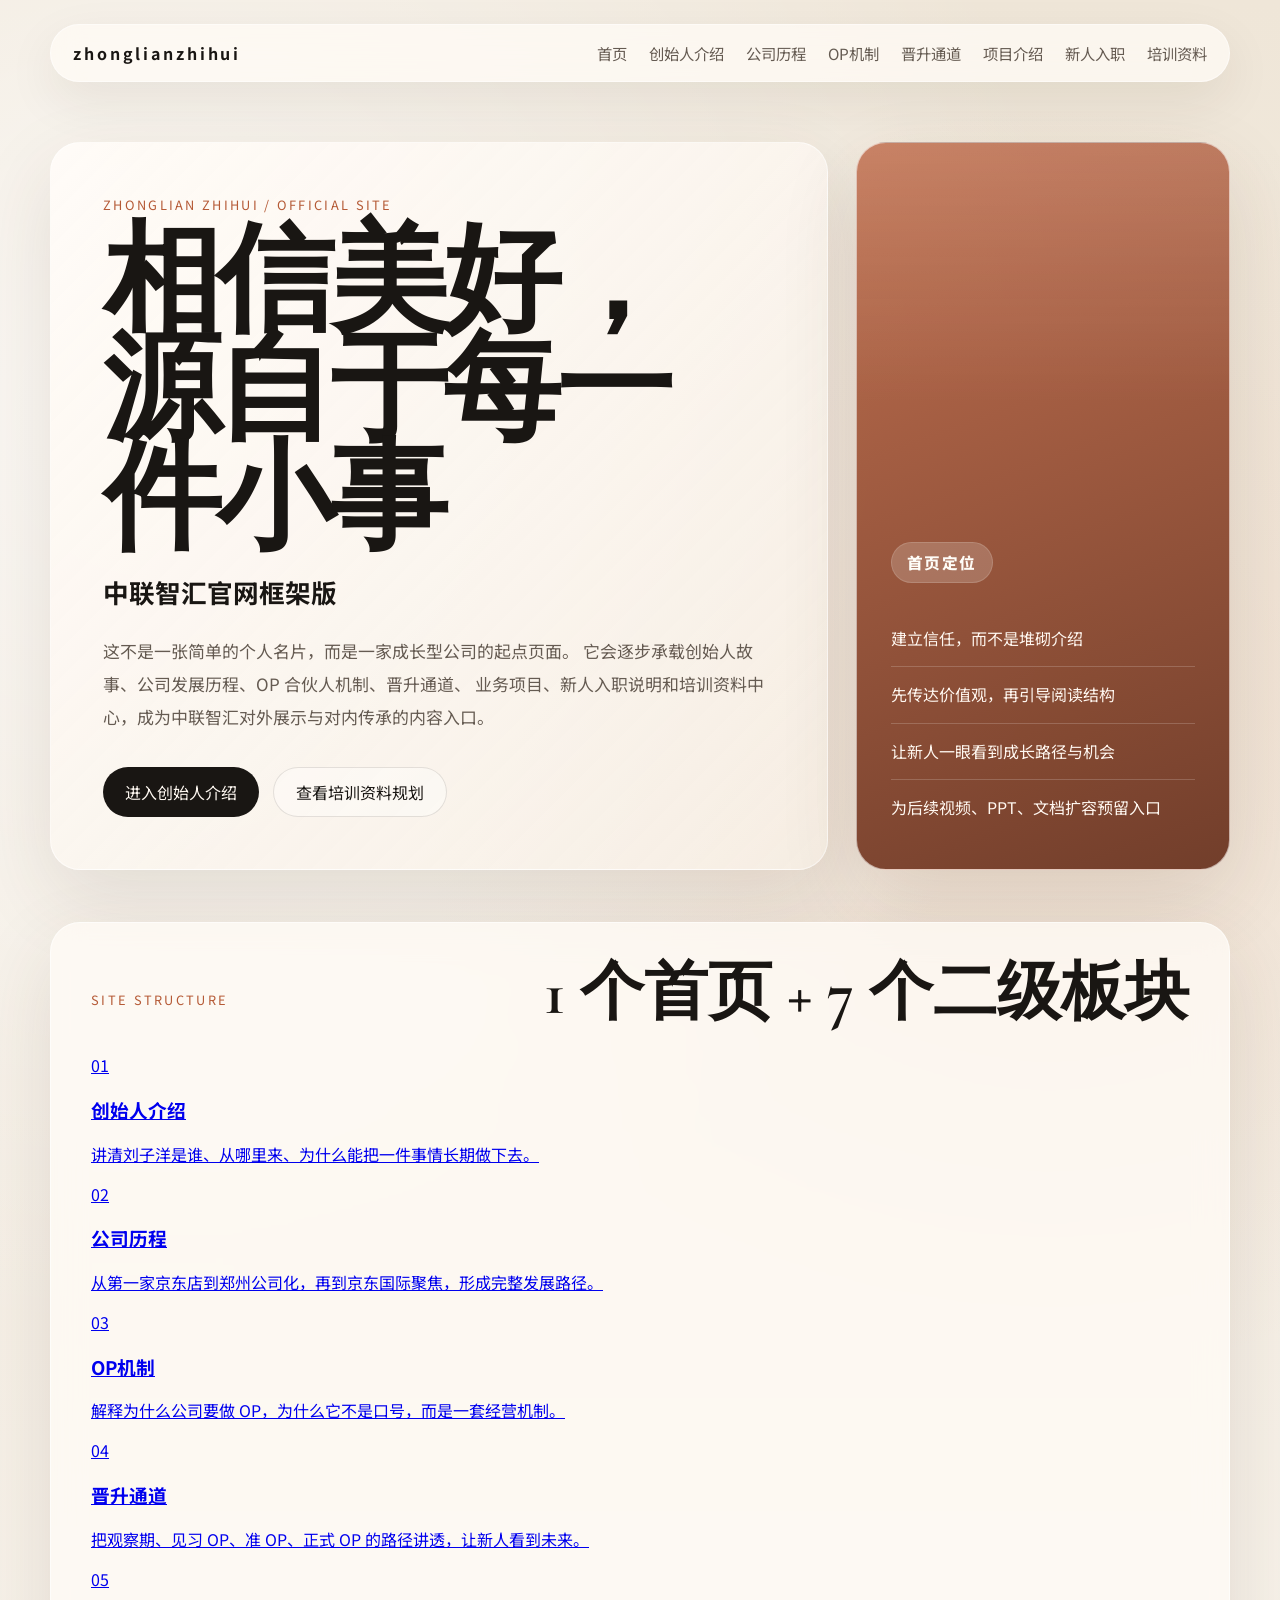
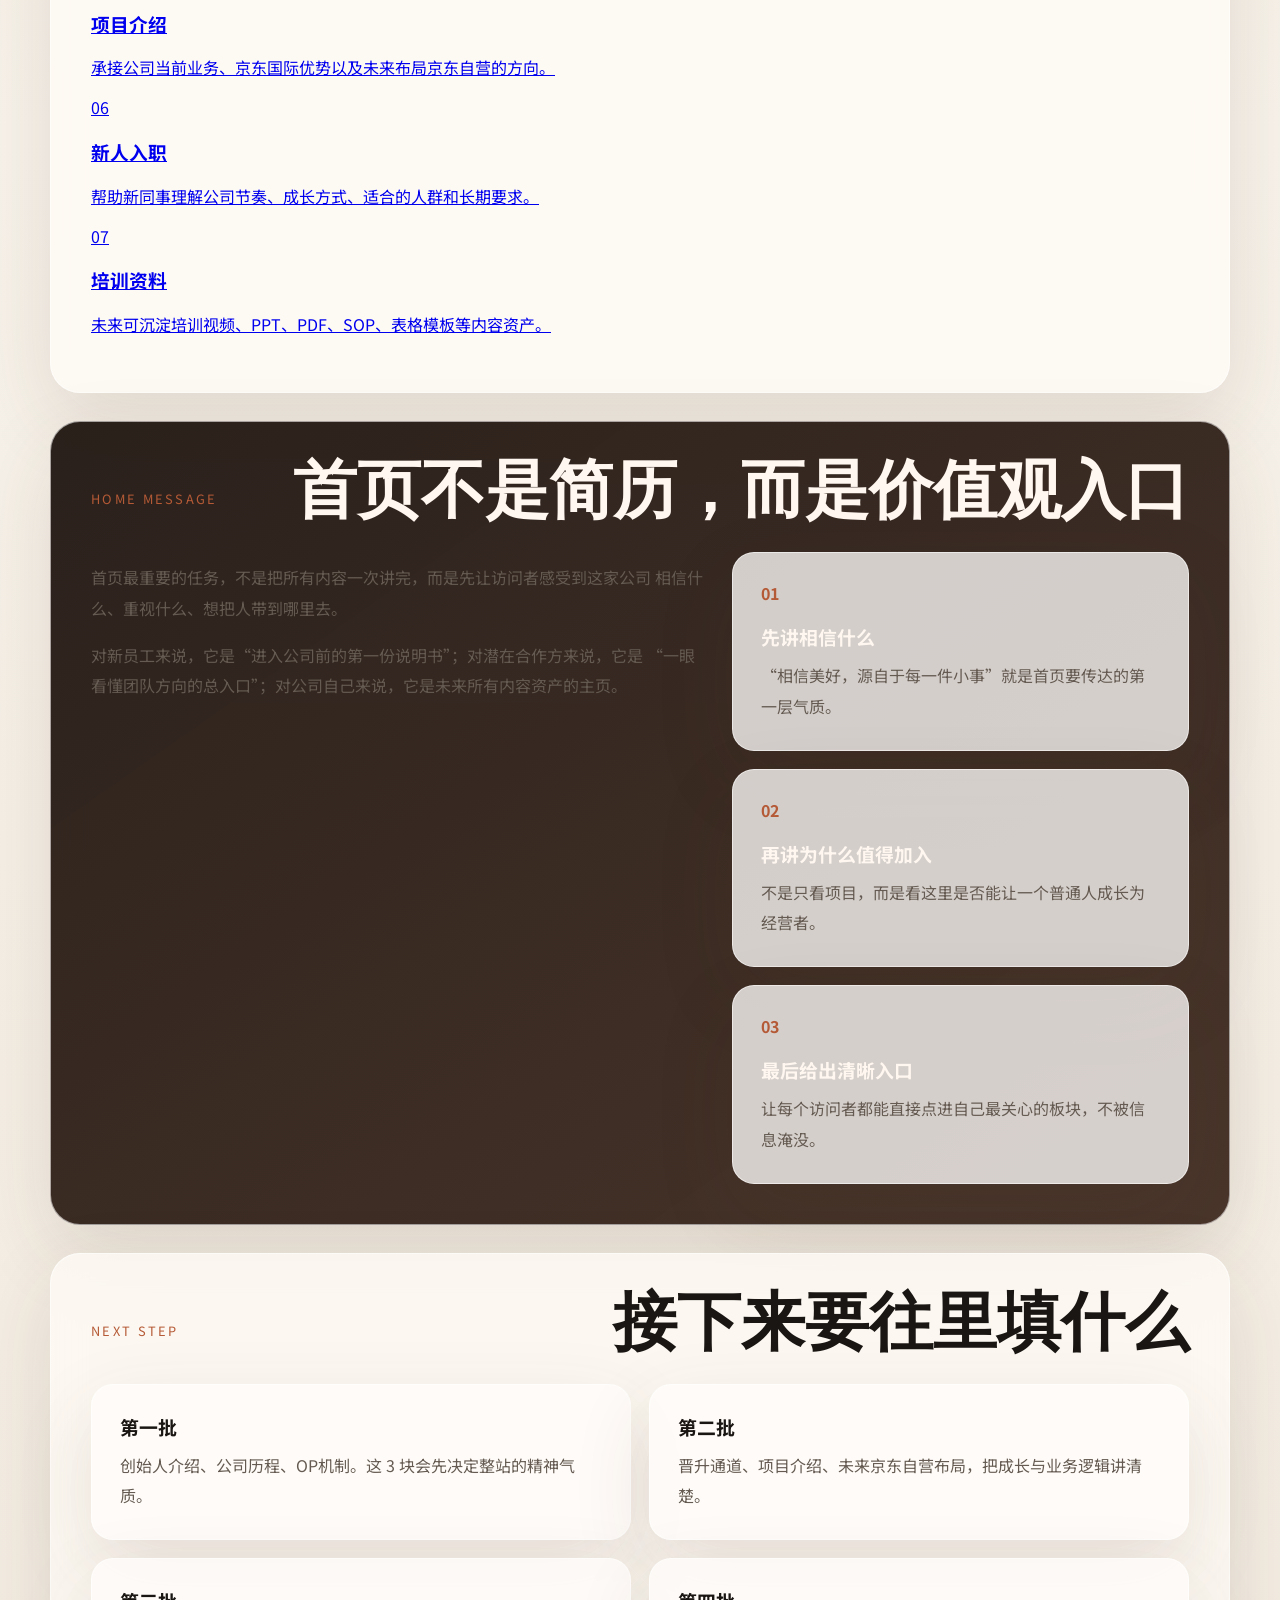
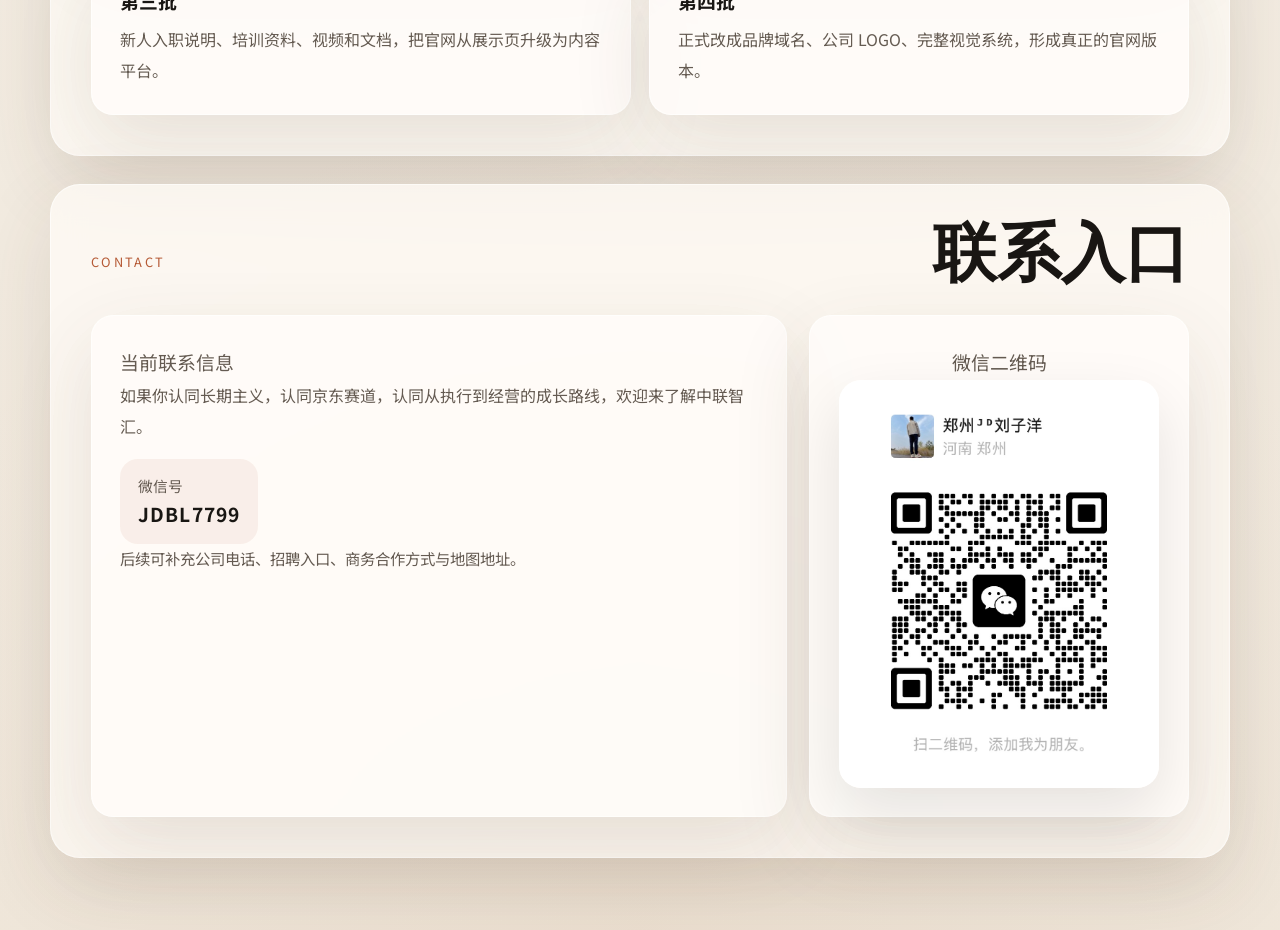
==== commit 958b7402: "Release site v1.0" ====
--- a/index.html
+++ b/index.html
@@ -3,10 +3,10 @@
   <head>
     <meta charset="UTF-8" />
     <meta name="viewport" content="width=device-width, initial-scale=1.0" />
-    <title>刘子洋｜中联智汇创始人</title>
+    <title>中联智汇｜相信美好，源自于每一件小事</title>
     <meta
       name="description"
-      content="刘子洋，中联智汇创始人。从初中辍学、修车、进厂、跑江湖，到深耕京东店与京东国际，构建 OP 合伙人机制，寻找长期主义的电商经营者。"
+      content="中联智汇官网框架版。围绕创始人故事、公司历程、OP机制、晋升通道、项目介绍、新人入职与培训资料，建立长期主义的京东运营成长型组织。"
     />
     <link rel="preconnect" href="https://fonts.googleapis.com" />
     <link rel="preconnect" href="https://fonts.gstatic.com" crossorigin />
@@ -19,365 +19,170 @@
   <body>
     <div class="page-shell">
       <header class="site-header">
-        <a class="brand" href="#hero">liuziyang</a>
+        <a class="brand" href="index.html">zhonglianzhihui</a>
         <button class="nav-toggle" type="button" aria-label="切换导航" aria-expanded="false">
           <span></span>
           <span></span>
         </button>
         <nav class="site-nav">
-          <a href="#hero">首页</a>
-          <a href="#story">创始人故事</a>
-          <a href="#journey">人生时间线</a>
-          <a href="#company">公司历程</a>
-          <a href="#op-model">OP机制</a>
-          <a href="#join">加入我们</a>
-          <a href="#contact">联系</a>
+          <a href="index.html" class="is-active">首页</a>
+          <a href="founder.html">创始人介绍</a>
+          <a href="company.html">公司历程</a>
+          <a href="op-model.html">OP机制</a>
+          <a href="growth-path.html">晋升通道</a>
+          <a href="projects.html">项目介绍</a>
+          <a href="onboarding.html">新人入职</a>
+          <a href="training.html">培训资料</a>
         </nav>
       </header>
 
       <main>
-        <section class="hero" id="hero">
+        <section class="hero page-hero">
           <div class="hero-copy">
-            <p class="eyebrow">Founder / Builder / Operator</p>
-            <h1>刘子洋</h1>
-            <p class="hero-subtitle">中联智汇创始人</p>
+            <p class="eyebrow">Zhonglian Zhihui / Official Site</p>
+            <h1>相信美好，<br />源自于每一件小事</h1>
+            <p class="hero-subtitle">中联智汇官网框架版</p>
             <p class="hero-intro">
-              从郑州航空港区走出来，从修车、进厂、跑江湖，到 2016 年 6 月 1 日正式进入互联网行业，
-              再到把京东店一路做到 300 多家。现在，我带着团队继续深耕京东国际，
-              推动 OP 合伙人机制落地，让更多普通人从执行者成长为真正的经营者。
+              这不是一张简单的个人名片，而是一家成长型公司的起点页面。
+              它会逐步承载创始人故事、公司发展历程、OP 合伙人机制、晋升通道、
+              业务项目、新人入职说明和培训资料中心，成为中联智汇对外展示与对内传承的内容入口。
             </p>
             <div class="hero-actions">
-              <a class="button primary" href="#join">了解加入路径</a>
-              <a class="button secondary" href="#contact">添加微信</a>
+              <a class="button primary" href="founder.html">进入创始人介绍</a>
+              <a class="button secondary" href="training.html">查看培训资料规划</a>
             </div>
           </div>
 
           <aside class="hero-card">
-            <p class="card-label">核心标签</p>
+            <p class="card-label">首页定位</p>
             <ul>
-              <li>1993 年出生，郑州航空港区人</li>
-              <li>2016 年 6 月 1 日进入互联网行业</li>
-              <li>2017 年开始深耕京东店，最高做到 320 家</li>
-              <li>目前聚焦京东国际与 OP 合伙人裂变机制</li>
+              <li>建立信任，而不是堆砌介绍</li>
+              <li>先传达价值观，再引导阅读结构</li>
+              <li>让新人一眼看到成长路径与机会</li>
+              <li>为后续视频、PPT、文档扩容预留入口</li>
             </ul>
           </aside>
         </section>
 
-        <section class="section identity-section" id="story">
+        <section class="section">
           <div class="section-heading">
-            <p class="section-kicker">Founder Story</p>
-            <h2>一个普通人的创业逆袭</h2>
+            <p class="section-kicker">Site Structure</p>
+            <h2>1 个首页 + 7 个二级板块</h2>
+          </div>
+          <div class="portal-grid">
+            <a class="portal-card" href="founder.html">
+              <span>01</span>
+              <h3>创始人介绍</h3>
+              <p>讲清刘子洋是谁、从哪里来、为什么能把一件事情长期做下去。</p>
+            </a>
+            <a class="portal-card" href="company.html">
+              <span>02</span>
+              <h3>公司历程</h3>
+              <p>从第一家京东店到郑州公司化，再到京东国际聚焦，形成完整发展路径。</p>
+            </a>
+            <a class="portal-card" href="op-model.html">
+              <span>03</span>
+              <h3>OP机制</h3>
+              <p>解释为什么公司要做 OP，为什么它不是口号，而是一套经营机制。</p>
+            </a>
+            <a class="portal-card" href="growth-path.html">
+              <span>04</span>
+              <h3>晋升通道</h3>
+              <p>把观察期、见习 OP、准 OP、正式 OP 的路径讲透，让新人看到未来。</p>
+            </a>
+            <a class="portal-card" href="projects.html">
+              <span>05</span>
+              <h3>项目介绍</h3>
+              <p>承接公司当前业务、京东国际优势以及未来布局京东自营的方向。</p>
+            </a>
+            <a class="portal-card" href="onboarding.html">
+              <span>06</span>
+              <h3>新人入职</h3>
+              <p>帮助新同事理解公司节奏、成长方式、适合的人群和长期要求。</p>
+            </a>
+            <a class="portal-card" href="training.html">
+              <span>07</span>
+              <h3>培训资料</h3>
+              <p>未来可沉淀培训视频、PPT、PDF、SOP、表格模板等内容资产。</p>
+            </a>
+          </div>
+        </section>
+
+        <section class="section section-dark">
+          <div class="section-heading">
+            <p class="section-kicker">Home Message</p>
+            <h2>首页不是简历，而是价值观入口</h2>
           </div>
           <div class="story-grid">
             <article class="story-lead">
               <p>
-                我不是高学历出身。初中二年级毕业后，我去新疆修车，后来进过上海华硕、达丰、HTC，
-                做过电脑和手机维修，也在流水线上拿过每月两三千的工资。
+                首页最重要的任务，不是把所有内容一次讲完，而是先让访问者感受到这家公司
+                相信什么、重视什么、想把人带到哪里去。
               </p>
               <p>
-                2014 年结婚后，我开始“跑江湖”卖碟片，开着私家车全国摆摊。这个经历让我第一次真正感受到，
-                靠胆量、执行力和吃苦精神，是可以把钱挣到手的。但我也很清楚，这种生意本质上还是用体力和时间换钱。
-              </p>
-              <p>
-                所以 2016 年 6 月 1 日，我决定正式转入互联网行业。一路从公众号、蜂产品、淘宝无货源、
-                失败、亏损，再到 2017 年打开京东这扇门。我不是一开始就顺的，但我相信一个人只要不认命，
-                就总能找到属于自己的长期赛道。
+                对新员工来说，它是“进入公司前的第一份说明书”；对潜在合作方来说，它是
+                “一眼看懂团队方向的总入口”；对公司自己来说，它是未来所有内容资产的主页。
               </p>
             </article>
-
             <div class="story-points">
-              <article class="story-card">
+              <article class="story-card light-card">
                 <span>01</span>
-                <h3>出身普通，但不认普通</h3>
-                <p>没有高学历，没有资源背景，靠的是一步一步试错、吃苦、学习、复盘。</p>
+                <h3>先讲相信什么</h3>
+                <p>“相信美好，源自于每一件小事”就是首页要传达的第一层气质。</p>
               </article>
-              <article class="story-card">
+              <article class="story-card light-card">
                 <span>02</span>
-                <h3>真正相信长期主义</h3>
-                <p>做过赚快钱的生意，也经历过重亏损，最后更坚定地选择能深耕十年的平台和模式。</p>
+                <h3>再讲为什么值得加入</h3>
+                <p>不是只看项目，而是看这里是否能让一个普通人成长为经营者。</p>
               </article>
-              <article class="story-card">
+              <article class="story-card light-card">
                 <span>03</span>
-                <h3>相信普通人也能成长为经营者</h3>
-                <p>我自己的经历，就是想证明一件事：只要方向对、机制对、肯坚持，普通人也能带团队、做公司。</p>
+                <h3>最后给出清晰入口</h3>
+                <p>让每个访问者都能直接点进自己最关心的板块，不被信息淹没。</p>
               </article>
             </div>
           </div>
         </section>
 
-        <section class="section section-dark" id="journey">
+        <section class="section">
           <div class="section-heading">
-            <p class="section-kicker">Life Timeline</p>
-            <h2>人生时间线</h2>
+            <p class="section-kicker">Next Step</p>
+            <h2>接下来要往里填什么</h2>
           </div>
-          <div class="timeline">
-            <article class="timeline-item">
-              <div class="timeline-dot"></div>
-              <div class="timeline-content">
-                <p class="timeline-year">1993</p>
-                <h3>出生于河南郑州航空港区</h3>
-                <p>一个非常普通的起点，也是一切奋斗的原点。</p>
-              </div>
+          <div class="phase-grid">
+            <article class="phase-card">
+              <h3>第一批</h3>
+              <p>创始人介绍、公司历程、OP机制。这 3 块会先决定整站的精神气质。</p>
             </article>
-            <article class="timeline-item">
-              <div class="timeline-dot"></div>
-              <div class="timeline-content">
-                <p class="timeline-year">少年时期</p>
-                <h3>初中二年级毕业，提前进入社会</h3>
-                <p>学历不高，但也因此更早接触真实社会，更早明白生存和成长都只能靠自己。</p>
-              </div>
+            <article class="phase-card">
+              <h3>第二批</h3>
+              <p>晋升通道、项目介绍、未来京东自营布局，把成长与业务逻辑讲清楚。</p>
             </article>
-            <article class="timeline-item">
-              <div class="timeline-dot"></div>
-              <div class="timeline-content">
-                <p class="timeline-year">早期经历</p>
-                <h3>去新疆修车两年</h3>
-                <p>学手艺、吃苦、练耐心，也养成了肯干、不怕累的做事习惯。</p>
-              </div>
+            <article class="phase-card">
+              <h3>第三批</h3>
+              <p>新人入职说明、培训资料、视频和文档，把官网从展示页升级为内容平台。</p>
             </article>
-            <article class="timeline-item">
-              <div class="timeline-dot"></div>
-              <div class="timeline-content">
-                <p class="timeline-year">上海阶段</p>
-                <h3>华硕、达丰、HTC 做维修与流水线工作</h3>
-                <p>修电脑、修手机、进电子厂，从最基层的岗位一步步积累社会经验。</p>
-              </div>
-            </article>
-            <article class="timeline-item">
-              <div class="timeline-dot"></div>
-              <div class="timeline-content">
-                <p class="timeline-year">2014.05</p>
-                <h3>结婚后开始“跑江湖”卖碟片</h3>
-                <p>全国跑摊，靠后备箱生意赚钱，高峰时期月入两三万，但深知这不是可复制的长期事业。</p>
-              </div>
-            </article>
-            <article class="timeline-item">
-              <div class="timeline-dot"></div>
-              <div class="timeline-content">
-                <p class="timeline-year">2016.06.01</p>
-                <h3>正式进入互联网行业</h3>
-                <p>从微信公众号和蜂产品开始，迈出转型第一步，开始真正接触线上经营模式。</p>
-              </div>
-            </article>
-            <article class="timeline-item">
-              <div class="timeline-dot"></div>
-              <div class="timeline-content">
-                <p class="timeline-year">2016 - 2017</p>
-                <h3>尝试淘宝无货源，经历重亏损</h3>
-                <p>做了一年左右，不但没有赚到钱，反而亏了 20 多万，也由此学会了敬畏项目选择。</p>
-              </div>
-            </article>
-            <article class="timeline-item">
-              <div class="timeline-dot"></div>
-              <div class="timeline-content">
-                <p class="timeline-year">2017.10</p>
-                <h3>开出第一家京东五金建材专营店</h3>
-                <p>项目从武汉学习而来。第一单卖出寻宝仪，迅速验证盈利模型，从此真正打开京东赛道。</p>
-              </div>
-            </article>
-            <article class="timeline-item">
-              <div class="timeline-dot"></div>
-              <div class="timeline-content">
-                <p class="timeline-year">2017 - 2023</p>
-                <h3>从 1 家店做到 320 家京东店</h3>
-                <p>一路扩店、带团队、跑通流程，员工规模接近 60 人，完成从个人创业到公司化经营的跨越。</p>
-              </div>
-            </article>
-            <article class="timeline-item">
-              <div class="timeline-dot"></div>
-              <div class="timeline-content">
-                <p class="timeline-year">现在</p>
-                <h3>聚焦京东国际，布局京东自营</h3>
-                <p>继续长期深耕京东平台，推动 OP 合伙人机制，让团队和个人都能分享经营成果。</p>
-              </div>
+            <article class="phase-card">
+              <h3>第四批</h3>
+              <p>正式改成品牌域名、公司 LOGO、完整视觉系统，形成真正的官网版本。</p>
             </article>
           </div>
         </section>
 
-        <section class="section" id="company">
-          <div class="section-heading">
-            <p class="section-kicker">Company Journey</p>
-            <h2>公司发展历程</h2>
-          </div>
-          <div class="company-layout">
-            <div class="company-copy">
-              <p>
-                公司早期从京东店项目起步，随着店铺数量持续增长，逐步从个人创业走向团队化、公司化运作。
-                这一路上，公司也尝试过淘宝、拼多多、抖店、快手等多个项目，但最终验证下来，
-                最稳定、最值得长期深耕的，还是京东。
-              </p>
-              <p>
-                从老家起步，到 2019 年 10 月搬到郑州发展，再到二七区升龙广场、云时代广场、航海广场、
-                东站升龙广场、京北二路财富天阶1号楼2楼2103，办公室在变，但公司专注京东赛道这件事一直没变。
-              </p>
-            </div>
-            <div class="company-stats">
-              <div>
-                <strong>320+</strong>
-                <span>京东店历史峰值规模</span>
-              </div>
-              <div>
-                <strong>60</strong>
-                <span>团队高峰期员工规模接近 60 人</span>
-              </div>
-              <div>
-                <strong>2019.10</strong>
-                <span>从老家搬到郑州正式公司化发展</span>
-              </div>
-            </div>
-          </div>
-
-          <div class="phase-grid">
-            <article class="phase-card">
-              <h3>第一阶段：从单店到多店</h3>
-              <p>通过京东五金建材店跑通模型，逐步复制到多个店铺，建立稳定利润来源。</p>
-            </article>
-            <article class="phase-card">
-              <h3>第二阶段：从个人到团队</h3>
-              <p>开始招人、带人、做流程、建办公室，把做店变成组织化经营。</p>
-            </article>
-            <article class="phase-card">
-              <h3>第三阶段：从铺量到聚焦</h3>
-              <p>经历多平台试错后，明确把主要精力集中在京东国际，做更稳、更长远的业务。</p>
-            </article>
-            <article class="phase-card">
-              <h3>第四阶段：从运营到机制</h3>
-              <p>公司正在推进 OP 合伙人裂变，让优秀员工升级为经营型人才，和公司一起分钱、一起成长。</p>
-            </article>
-          </div>
-        </section>
-
-        <section class="section" id="business">
-          <div class="section-heading">
-            <p class="section-kicker">Why JD Worldwide</p>
-            <h2>为什么继续深耕京东国际</h2>
-          </div>
-          <div class="advantage-grid">
-            <article class="advantage-card">
-              <span>01</span>
-              <h3>平台稳定</h3>
-              <p>相比多次尝试过的其他平台，京东是更适合长期深耕、能稳定养家和发展团队的赛道。</p>
-            </article>
-            <article class="advantage-card">
-              <span>02</span>
-              <h3>大品牌优势明显</h3>
-              <p>目前经营的全球购频道以大品牌为主，产品力和用户信任基础更强。</p>
-            </article>
-            <article class="advantage-card">
-              <span>03</span>
-              <h3>海外发货，一件代发</h3>
-              <p>不囤货、不压库存，降低经营负担，也让运营更聚焦于结果和效率。</p>
-            </article>
-            <article class="advantage-card">
-              <span>04</span>
-              <h3>适合搭建可复制团队</h3>
-              <p>业务模型相对清晰，更适合训练新人成长、培养骨干、建立标准化运营机制。</p>
-            </article>
-          </div>
-        </section>
-
-        <section class="section section-accent" id="op-model">
-          <div class="section-heading">
-            <p class="section-kicker">Operating Partner Model</p>
-            <h2>OP 合伙人机制</h2>
-          </div>
-          <div class="model-grid">
-            <article class="model-card">
-              <h3>不是只做员工</h3>
-              <p>我们更希望团队成员从“完成任务”升级到“对结果负责”，从打工思维走向经营思维。</p>
-            </article>
-            <article class="model-card">
-              <h3>看得见的成长路径</h3>
-              <p>从观察期到见习 OP、准 OP、正式 OP，每一步都有清晰标准和目标。</p>
-            </article>
-            <article class="model-card">
-              <h3>看得见的分红机制</h3>
-              <p>从纯利润 5% 起步，逐步提升到 10%、15%、20%，让努力和收益真正挂钩。</p>
-            </article>
-          </div>
-          <div class="quote-panel">
-            <p>“让运营从打工者，变成经营者。”</p>
-          </div>
-        </section>
-
-        <section class="section" id="join">
-          <div class="section-heading">
-            <p class="section-kicker">Join Us</p>
-            <h2>新员工加入后，会走怎样一条路</h2>
-          </div>
-          <div class="join-layout">
-            <div class="join-copy">
-              <p>
-                这个网站不是为了讲一个“老板成功”的故事，而是为了让每一个准备加入公司的人看到：
-                一个初中二年级毕业、进过电子厂、迷茫过、亏损过的人，都能一步步成长为创业者和公司创始人。
-              </p>
-              <p>
-                所以我们也相信，优秀的运营助理，只要愿意学习、肯扛结果、愿意长期深耕京东，
-                一样有机会从新人走向骨干，再走向 OP 合伙人。
-              </p>
-            </div>
-            <div class="join-steps">
-              <article class="step-card">
-                <strong>01</strong>
-                <h3>观察期</h3>
-                <p>入职第一个月，重点看学习能力、执行力、责任心和是否真正适合这个团队。</p>
-              </article>
-              <article class="step-card">
-                <strong>02</strong>
-                <h3>见习 OP</h3>
-                <p>开始独立承担部分业务结果，逐步建立数据意识、利润意识和店铺经营意识。</p>
-              </article>
-              <article class="step-card">
-                <strong>03</strong>
-                <h3>准 OP</h3>
-                <p>能够独立负责核心模块，开始进入结果分配体系，成为真正的核心骨干。</p>
-              </article>
-              <article class="step-card">
-                <strong>04</strong>
-                <h3>正式 OP 合伙人</h3>
-                <p>参与经营、共享利润，与公司一起成长、一起赚钱、一起承担长期结果。</p>
-              </article>
-            </div>
-          </div>
-        </section>
-
-        <section class="section" id="future">
-          <div class="section-heading">
-            <p class="section-kicker">Future Plan</p>
-            <h2>接下来的方向</h2>
-          </div>
-          <div class="future-grid">
-            <article class="future-card">
-              <h3>2026 年下半年</h3>
-              <p>开始布局京东自营，推动业务从当前模式进一步升级。</p>
-            </article>
-            <article class="future-card">
-              <h3>近期重点</h3>
-              <p>持续优化 OP 合伙人机制，招到更优秀的运营助理和核心运营人才。</p>
-            </article>
-            <article class="future-card">
-              <h3>长期目标</h3>
-              <p>把公司打造成一个既能赚钱、又能培养经营型人才的长期组织。</p>
-            </article>
-          </div>
-        </section>
-
-        <section class="section" id="contact">
+        <section class="section contact-section">
           <div class="section-heading">
             <p class="section-kicker">Contact</p>
-            <h2>联系方式</h2>
+            <h2>联系入口</h2>
           </div>
           <div class="contact-layout">
             <div class="contact-card">
-              <p class="contact-title">适合联系我的人</p>
-              <p>想加入中联智汇的运营人才、想交流京东国际项目的人、认同长期主义和经营思维的人。</p>
+              <p class="contact-title">当前联系信息</p>
+              <p>如果你认同长期主义，认同京东赛道，认同从执行到经营的成长路线，欢迎来了解中联智汇。</p>
               <div class="contact-meta">
                 <span>微信号</span>
                 <strong>JDBL7799</strong>
               </div>
-              <p class="contact-note">
-                如果你也相信普通人能靠长期深耕改变命运，欢迎来聊聊。
-              </p>
+              <p class="contact-note">后续可补充公司电话、招聘入口、商务合作方式与地图地址。</p>
             </div>
             <div class="contact-card qr-card">
               <p class="contact-title">微信二维码</p>
--- a/style.css
+++ b/style.css
@@ -262,6 +262,21 @@
   color: #fff7f0;
 }
 
+.hero-card .card-label {
+  display: inline-flex;
+  align-items: center;
+  align-self: flex-start;
+  padding: 9px 16px;
+  margin-bottom: 18px;
+  border-radius: 999px;
+  background: rgba(255, 255, 255, 0.18);
+  color: #fffdf8;
+  font-size: 0.98rem;
+  font-weight: 800;
+  letter-spacing: 0.1em;
+  box-shadow: inset 0 0 0 1px rgba(255, 255, 255, 0.14);
+}
+
 .hero-card ul {
   margin: 10px 0 0;
   padding: 0;
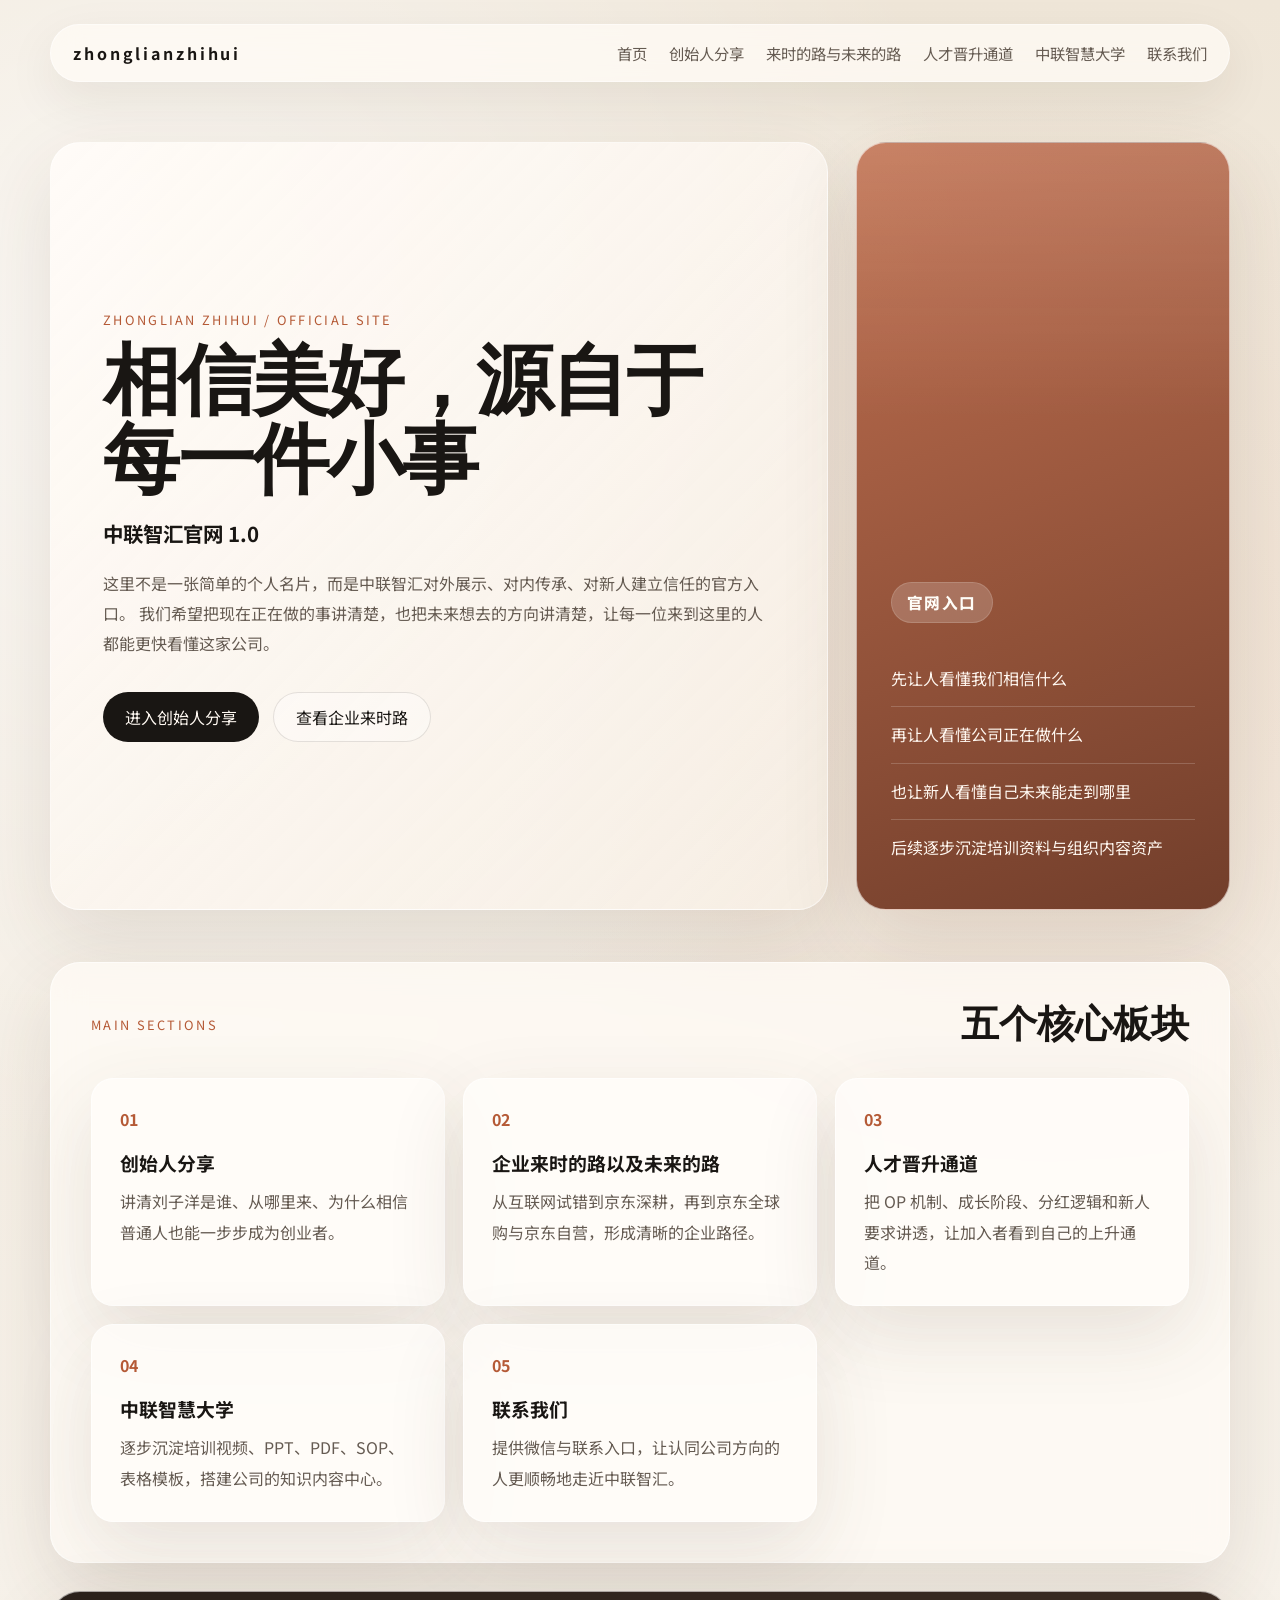
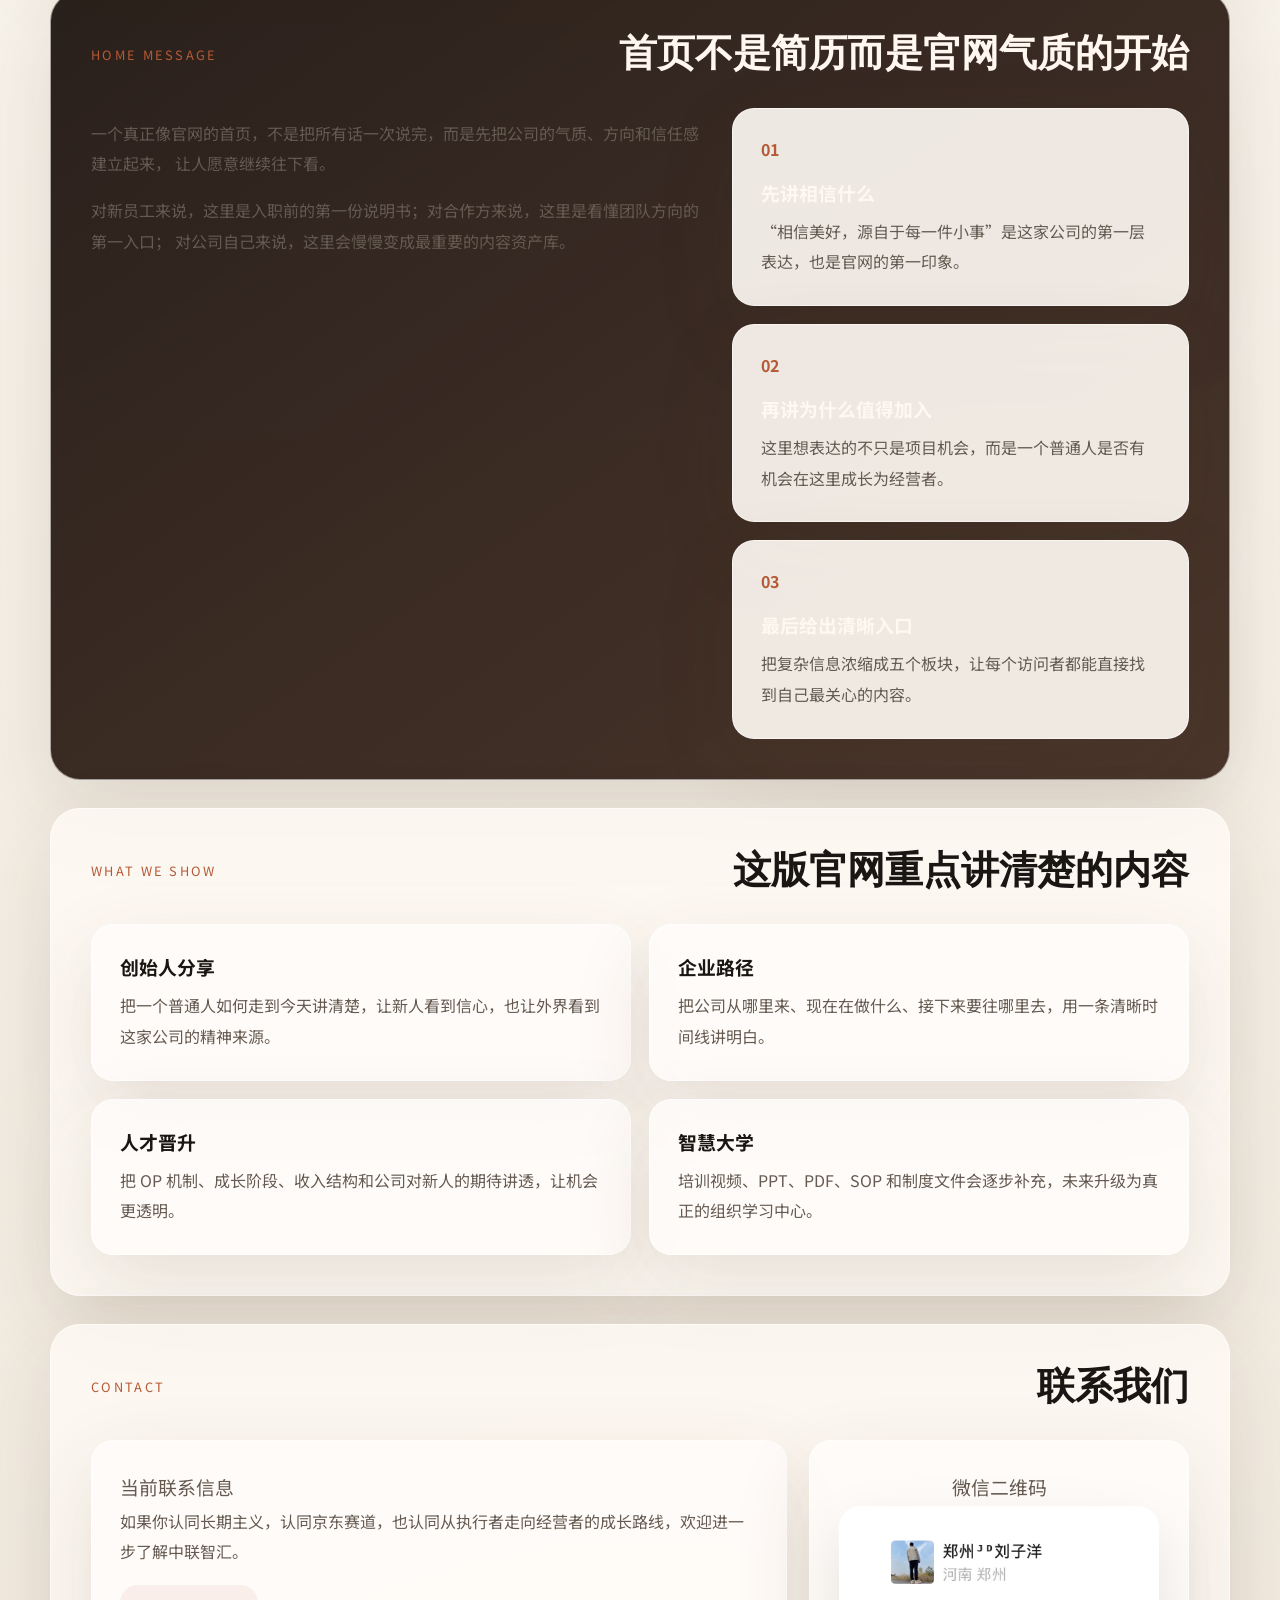
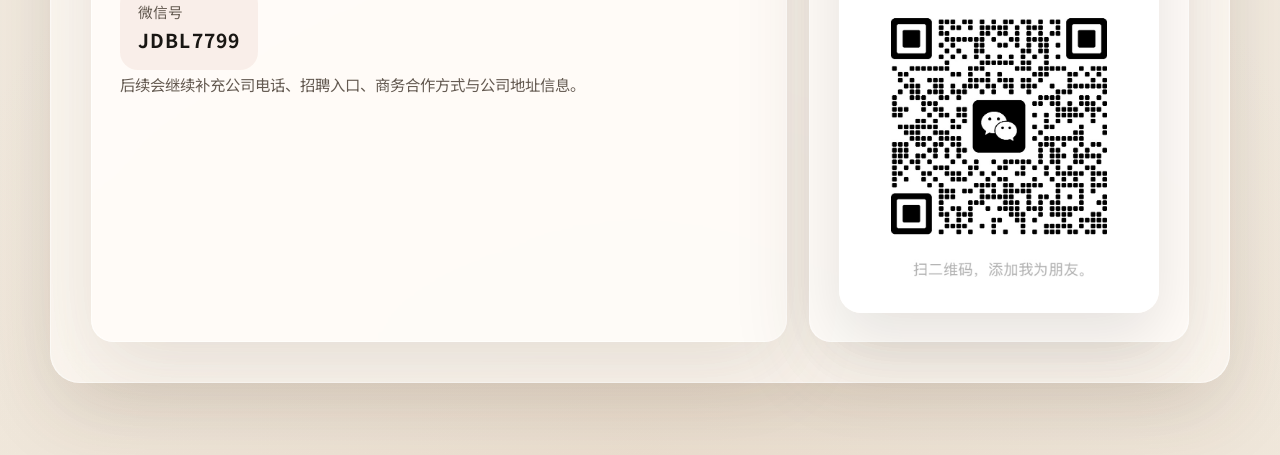
==== commit 38403254: "Refine official site structure" ====
--- a/index.html
+++ b/index.html
@@ -6,7 +6,7 @@
     <title>中联智汇｜相信美好，源自于每一件小事</title>
     <meta
       name="description"
-      content="中联智汇官网框架版。围绕创始人故事、公司历程、OP机制、晋升通道、项目介绍、新人入职与培训资料，建立长期主义的京东运营成长型组织。"
+      content="中联智汇官网 1.0。围绕创始人分享、企业来时与未来、人才晋升通道、中联智慧大学与联系我们，建立长期主义的京东运营成长型组织。"
     />
     <link rel="preconnect" href="https://fonts.googleapis.com" />
     <link rel="preconnect" href="https://fonts.gstatic.com" crossorigin />
@@ -26,13 +26,11 @@
         </button>
         <nav class="site-nav">
           <a href="index.html" class="is-active">首页</a>
-          <a href="founder.html">创始人介绍</a>
-          <a href="company.html">公司历程</a>
-          <a href="op-model.html">OP机制</a>
-          <a href="growth-path.html">晋升通道</a>
-          <a href="projects.html">项目介绍</a>
-          <a href="onboarding.html">新人入职</a>
-          <a href="training.html">培训资料</a>
+          <a href="founder.html">创始人分享</a>
+          <a href="company.html">来时的路与未来的路</a>
+          <a href="growth-path.html">人才晋升通道</a>
+          <a href="training.html">中联智慧大学</a>
+          <a href="contact.html">联系我们</a>
         </nav>
       </header>
 
@@ -40,70 +38,59 @@
         <section class="hero page-hero">
           <div class="hero-copy">
             <p class="eyebrow">Zhonglian Zhihui / Official Site</p>
-            <h1>相信美好，<br />源自于每一件小事</h1>
-            <p class="hero-subtitle">中联智汇官网框架版</p>
+            <h1>相信美好，源自于每一件小事</h1>
+            <p class="hero-subtitle">中联智汇官网 1.0</p>
             <p class="hero-intro">
-              这不是一张简单的个人名片，而是一家成长型公司的起点页面。
-              它会逐步承载创始人故事、公司发展历程、OP 合伙人机制、晋升通道、
-              业务项目、新人入职说明和培训资料中心，成为中联智汇对外展示与对内传承的内容入口。
+              这里不是一张简单的个人名片，而是中联智汇对外展示、对内传承、对新人建立信任的官方入口。
+              我们希望把现在正在做的事讲清楚，也把未来想去的方向讲清楚，让每一位来到这里的人都能更快看懂这家公司。
             </p>
             <div class="hero-actions">
-              <a class="button primary" href="founder.html">进入创始人介绍</a>
-              <a class="button secondary" href="training.html">查看培训资料规划</a>
+              <a class="button primary" href="founder.html">进入创始人分享</a>
+              <a class="button secondary" href="company.html">查看企业来时路</a>
             </div>
           </div>
 
           <aside class="hero-card">
-            <p class="card-label">首页定位</p>
+            <p class="card-label">官网入口</p>
             <ul>
-              <li>建立信任，而不是堆砌介绍</li>
-              <li>先传达价值观，再引导阅读结构</li>
-              <li>让新人一眼看到成长路径与机会</li>
-              <li>为后续视频、PPT、文档扩容预留入口</li>
+              <li>先让人看懂我们相信什么</li>
+              <li>再让人看懂公司正在做什么</li>
+              <li>也让新人看懂自己未来能走到哪里</li>
+              <li>后续逐步沉淀培训资料与组织内容资产</li>
             </ul>
           </aside>
         </section>
 
         <section class="section">
           <div class="section-heading">
-            <p class="section-kicker">Site Structure</p>
-            <h2>1 个首页 + 7 个二级板块</h2>
+            <p class="section-kicker">Main Sections</p>
+            <h2>五个核心板块</h2>
           </div>
           <div class="portal-grid">
             <a class="portal-card" href="founder.html">
               <span>01</span>
-              <h3>创始人介绍</h3>
-              <p>讲清刘子洋是谁、从哪里来、为什么能把一件事情长期做下去。</p>
+              <h3>创始人分享</h3>
+              <p>讲清刘子洋是谁、从哪里来、为什么相信普通人也能一步步成为创业者。</p>
             </a>
             <a class="portal-card" href="company.html">
               <span>02</span>
-              <h3>公司历程</h3>
-              <p>从第一家京东店到郑州公司化，再到京东国际聚焦，形成完整发展路径。</p>
-            </a>
-            <a class="portal-card" href="op-model.html">
-              <span>03</span>
-              <h3>OP机制</h3>
-              <p>解释为什么公司要做 OP，为什么它不是口号，而是一套经营机制。</p>
+              <h3>企业来时的路以及未来的路</h3>
+              <p>从互联网试错到京东深耕，再到京东全球购与京东自营，形成清晰的企业路径。</p>
             </a>
             <a class="portal-card" href="growth-path.html">
-              <span>04</span>
-              <h3>晋升通道</h3>
-              <p>把观察期、见习 OP、准 OP、正式 OP 的路径讲透，让新人看到未来。</p>
-            </a>
-            <a class="portal-card" href="projects.html">
-              <span>05</span>
-              <h3>项目介绍</h3>
-              <p>承接公司当前业务、京东国际优势以及未来布局京东自营的方向。</p>
-            </a>
-            <a class="portal-card" href="onboarding.html">
-              <span>06</span>
-              <h3>新人入职</h3>
-              <p>帮助新同事理解公司节奏、成长方式、适合的人群和长期要求。</p>
+              <span>03</span>
+              <h3>人才晋升通道</h3>
+              <p>把 OP 机制、成长阶段、分红逻辑和新人要求讲透，让加入者看到自己的上升通道。</p>
             </a>
             <a class="portal-card" href="training.html">
-              <span>07</span>
-              <h3>培训资料</h3>
-              <p>未来可沉淀培训视频、PPT、PDF、SOP、表格模板等内容资产。</p>
+              <span>04</span>
+              <h3>中联智慧大学</h3>
+              <p>逐步沉淀培训视频、PPT、PDF、SOP、表格模板，搭建公司的知识内容中心。</p>
+            </a>
+            <a class="portal-card" href="contact.html">
+              <span>05</span>
+              <h3>联系我们</h3>
+              <p>提供微信与联系入口，让认同公司方向的人更顺畅地走近中联智汇。</p>
             </a>
           </div>
         </section>
@@ -111,34 +98,34 @@
         <section class="section section-dark">
           <div class="section-heading">
             <p class="section-kicker">Home Message</p>
-            <h2>首页不是简历，而是价值观入口</h2>
+            <h2>首页不是简历而是官网气质的开始</h2>
           </div>
           <div class="story-grid">
             <article class="story-lead">
               <p>
-                首页最重要的任务，不是把所有内容一次讲完，而是先让访问者感受到这家公司
-                相信什么、重视什么、想把人带到哪里去。
+                一个真正像官网的首页，不是把所有话一次说完，而是先把公司的气质、方向和信任感建立起来，
+                让人愿意继续往下看。
               </p>
               <p>
-                对新员工来说，它是“进入公司前的第一份说明书”；对潜在合作方来说，它是
-                “一眼看懂团队方向的总入口”；对公司自己来说，它是未来所有内容资产的主页。
+                对新员工来说，这里是入职前的第一份说明书；对合作方来说，这里是看懂团队方向的第一入口；
+                对公司自己来说，这里会慢慢变成最重要的内容资产库。
               </p>
             </article>
             <div class="story-points">
               <article class="story-card light-card">
                 <span>01</span>
                 <h3>先讲相信什么</h3>
-                <p>“相信美好，源自于每一件小事”就是首页要传达的第一层气质。</p>
+                <p>“相信美好，源自于每一件小事”是这家公司的第一层表达，也是官网的第一印象。</p>
               </article>
               <article class="story-card light-card">
                 <span>02</span>
                 <h3>再讲为什么值得加入</h3>
-                <p>不是只看项目，而是看这里是否能让一个普通人成长为经营者。</p>
+                <p>这里想表达的不只是项目机会，而是一个普通人是否有机会在这里成长为经营者。</p>
               </article>
               <article class="story-card light-card">
                 <span>03</span>
                 <h3>最后给出清晰入口</h3>
-                <p>让每个访问者都能直接点进自己最关心的板块，不被信息淹没。</p>
+                <p>把复杂信息浓缩成五个板块，让每个访问者都能直接找到自己最关心的内容。</p>
               </article>
             </div>
           </div>
@@ -146,25 +133,25 @@
 
         <section class="section">
           <div class="section-heading">
-            <p class="section-kicker">Next Step</p>
-            <h2>接下来要往里填什么</h2>
+            <p class="section-kicker">What We Show</p>
+            <h2>这版官网重点讲清楚的内容</h2>
           </div>
           <div class="phase-grid">
             <article class="phase-card">
-              <h3>第一批</h3>
-              <p>创始人介绍、公司历程、OP机制。这 3 块会先决定整站的精神气质。</p>
+              <h3>创始人分享</h3>
+              <p>把一个普通人如何走到今天讲清楚，让新人看到信心，也让外界看到这家公司的精神来源。</p>
             </article>
             <article class="phase-card">
-              <h3>第二批</h3>
-              <p>晋升通道、项目介绍、未来京东自营布局，把成长与业务逻辑讲清楚。</p>
+              <h3>企业路径</h3>
+              <p>把公司从哪里来、现在在做什么、接下来要往哪里去，用一条清晰时间线讲明白。</p>
             </article>
             <article class="phase-card">
-              <h3>第三批</h3>
-              <p>新人入职说明、培训资料、视频和文档，把官网从展示页升级为内容平台。</p>
+              <h3>人才晋升</h3>
+              <p>把 OP 机制、成长阶段、收入结构和公司对新人的期待讲透，让机会更透明。</p>
             </article>
             <article class="phase-card">
-              <h3>第四批</h3>
-              <p>正式改成品牌域名、公司 LOGO、完整视觉系统，形成真正的官网版本。</p>
+              <h3>智慧大学</h3>
+              <p>培训视频、PPT、PDF、SOP 和制度文件会逐步补充，未来升级为真正的组织学习中心。</p>
             </article>
           </div>
         </section>
@@ -172,17 +159,17 @@
         <section class="section contact-section">
           <div class="section-heading">
             <p class="section-kicker">Contact</p>
-            <h2>联系入口</h2>
+            <h2>联系我们</h2>
           </div>
           <div class="contact-layout">
             <div class="contact-card">
               <p class="contact-title">当前联系信息</p>
-              <p>如果你认同长期主义，认同京东赛道，认同从执行到经营的成长路线，欢迎来了解中联智汇。</p>
+              <p>如果你认同长期主义，认同京东赛道，也认同从执行者走向经营者的成长路线，欢迎进一步了解中联智汇。</p>
               <div class="contact-meta">
                 <span>微信号</span>
                 <strong>JDBL7799</strong>
               </div>
-              <p class="contact-note">后续可补充公司电话、招聘入口、商务合作方式与地图地址。</p>
+              <p class="contact-note">后续会继续补充公司电话、招聘入口、商务合作方式与公司地址信息。</p>
             </div>
             <div class="contact-card qr-card">
               <p class="contact-title">微信二维码</p>
--- a/style.css
+++ b/style.css
@@ -154,9 +154,20 @@
   padding: 36px 0 24px;
 }
 
+.page-hero {
+  min-height: min(92vh, 860px);
+}
+
+.inner-hero {
+  grid-template-columns: 1fr;
+  min-height: auto;
+  padding: 16px 0 6px;
+}
+
 .hero-copy,
 .hero-card,
 .section,
+.portal-card,
 .story-card,
 .phase-card,
 .advantage-card,
@@ -198,23 +209,23 @@
 
 .hero h1 {
   margin: 0;
-  font-size: clamp(4.2rem, 10vw, 7.4rem);
-  line-height: 0.92;
-  letter-spacing: -0.04em;
+  font-size: clamp(2.8rem, 6vw, 4.9rem);
+  line-height: 1.04;
+  letter-spacing: -0.03em;
 }
 
 .hero-subtitle {
-  margin: 18px 0 0;
-  font-size: clamp(1.2rem, 2vw, 1.7rem);
+  margin: 16px 0 0;
+  font-size: clamp(1.02rem, 1.6vw, 1.28rem);
   font-weight: 700;
 }
 
 .hero-intro {
   max-width: 700px;
-  margin: 24px 0 0;
+  margin: 20px 0 0;
   color: var(--muted);
-  font-size: 1.06rem;
-  line-height: 1.95;
+  font-size: 1rem;
+  line-height: 1.88;
 }
 
 .hero-actions {
@@ -311,8 +322,8 @@
 
 .section-heading h2 {
   margin: 0;
-  font-size: clamp(2.3rem, 5vw, 4rem);
-  line-height: 0.94;
+  font-size: clamp(1.7rem, 3vw, 2.5rem);
+  line-height: 1.18;
 }
 
 .story-grid,
@@ -321,6 +332,46 @@
 .contact-layout {
   display: grid;
   gap: 22px;
+}
+
+.portal-grid {
+  display: grid;
+  grid-template-columns: repeat(3, minmax(0, 1fr));
+  gap: 18px;
+}
+
+.portal-card {
+  display: block;
+  padding: 28px;
+  border-radius: var(--radius-md);
+  background: rgba(255, 253, 250, 0.78);
+  color: inherit;
+  text-decoration: none;
+  transition: transform 180ms ease, border-color 180ms ease, box-shadow 180ms ease;
+}
+
+.portal-card:hover {
+  transform: translateY(-4px);
+  border-color: rgba(181, 90, 54, 0.26);
+  box-shadow: 0 26px 60px rgba(71, 48, 30, 0.14);
+}
+
+.portal-card span {
+  display: inline-block;
+  margin-bottom: 18px;
+  color: var(--accent);
+  font-weight: 700;
+}
+
+.portal-card h3 {
+  margin: 0 0 10px;
+  font-size: 1.18rem;
+}
+
+.portal-card p {
+  margin: 0;
+  color: var(--muted);
+  line-height: 1.9;
 }
 
 .story-grid {
@@ -375,10 +426,15 @@
 .future-card,
 .step-card,
 .model-card,
-.contact-card {
+.contact-card,
+.static-card {
   padding: 28px;
   border-radius: var(--radius-md);
   background: rgba(255, 253, 250, 0.78);
+}
+
+.light-card {
+  background: rgba(255, 250, 244, 0.92);
 }
 
 .story-card span,
@@ -520,8 +576,8 @@
 
 .quote-panel p {
   margin: 0;
-  font-size: clamp(2.2rem, 5vw, 4rem);
-  line-height: 1.04;
+  font-size: clamp(1.6rem, 3.8vw, 2.5rem);
+  line-height: 1.22;
 }
 
 .join-layout {
@@ -593,6 +649,7 @@
   .join-layout,
   .contact-layout,
   .hero,
+  .portal-grid,
   .phase-grid,
   .advantage-grid,
   .future-grid,
@@ -674,6 +731,7 @@
 
   .hero-copy,
   .hero-card,
+  .portal-card,
   .story-card,
   .phase-card,
   .advantage-card,
@@ -685,7 +743,7 @@
   }
 
   .hero h1 {
-    font-size: clamp(3.1rem, 17vw, 4.8rem);
+    font-size: clamp(2.2rem, 10vw, 3.1rem);
   }
 
   .hero-intro {
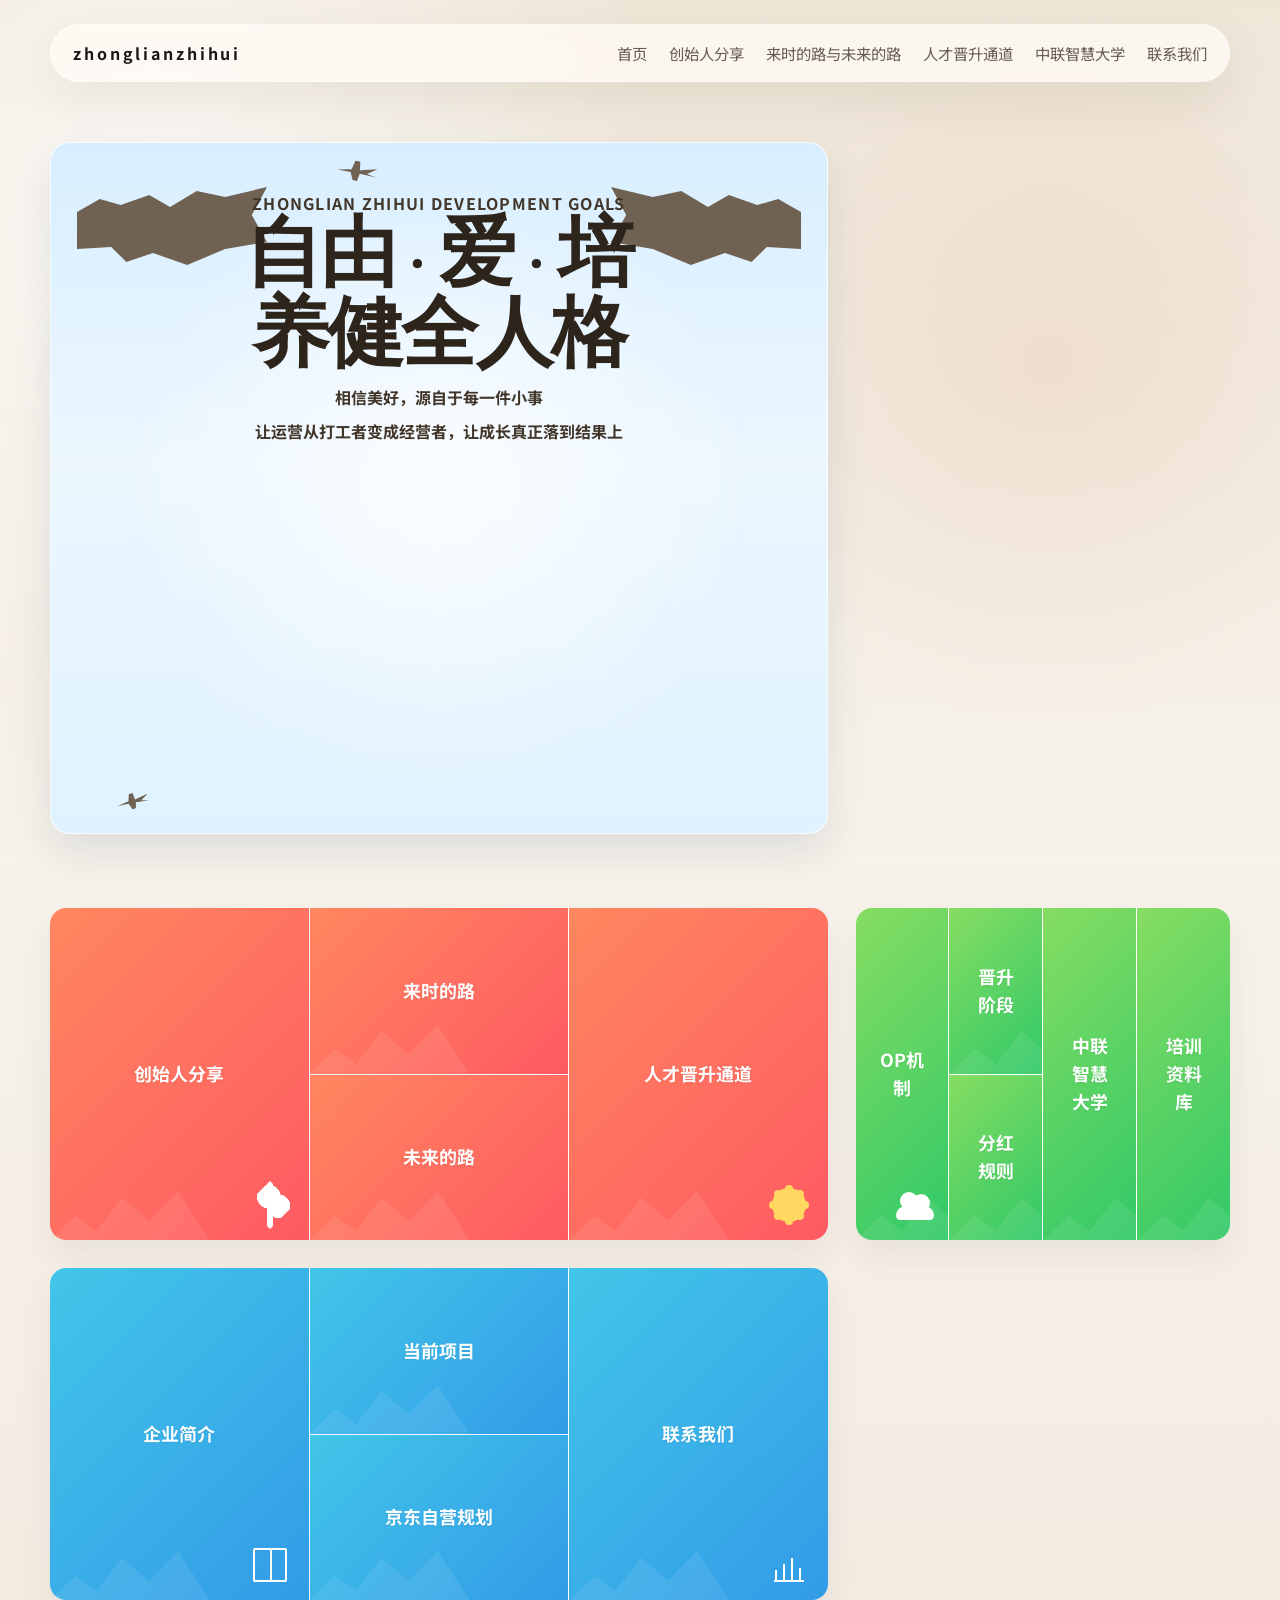
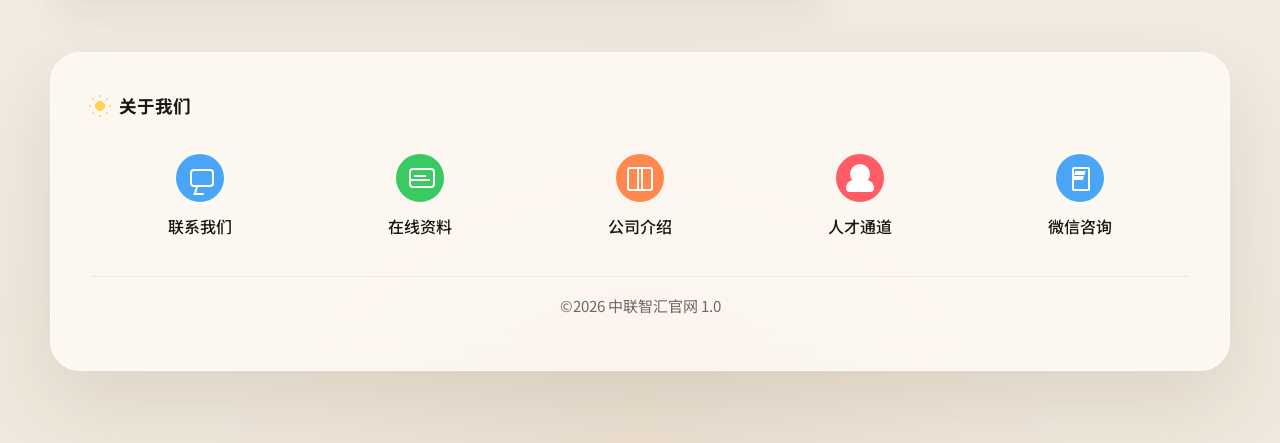
==== commit 81891ae3: "Redesign homepage portal layout" ====
--- a/index.html
+++ b/index.html
@@ -35,147 +35,110 @@
       </header>
 
       <main>
-        <section class="hero page-hero">
-          <div class="hero-copy">
-            <p class="eyebrow">Zhonglian Zhihui / Official Site</p>
-            <h1>相信美好，源自于每一件小事</h1>
-            <p class="hero-subtitle">中联智汇官网 1.0</p>
-            <p class="hero-intro">
-              这里不是一张简单的个人名片，而是中联智汇对外展示、对内传承、对新人建立信任的官方入口。
-              我们希望把现在正在做的事讲清楚，也把未来想去的方向讲清楚，让每一位来到这里的人都能更快看懂这家公司。
-            </p>
-            <div class="hero-actions">
-              <a class="button primary" href="founder.html">进入创始人分享</a>
-              <a class="button secondary" href="company.html">查看企业来时路</a>
+        <section class="portal-hero hero is-visible">
+          <div class="portal-hero-art">
+            <div class="portal-map portal-map-left"></div>
+            <div class="portal-map portal-map-right"></div>
+            <div class="plane plane-top"></div>
+            <div class="plane plane-bottom"></div>
+            <div class="portal-hero-copy">
+              <p class="portal-hero-kicker">Zhonglian Zhihui Development Goals</p>
+              <h1>自由 · 爱 · 培养健全人格</h1>
+              <p>相信美好，源自于每一件小事</p>
+              <p>让运营从打工者变成经营者，让成长真正落到结果上</p>
             </div>
           </div>
-
-          <aside class="hero-card">
-            <p class="card-label">官网入口</p>
-            <ul>
-              <li>先让人看懂我们相信什么</li>
-              <li>再让人看懂公司正在做什么</li>
-              <li>也让新人看懂自己未来能走到哪里</li>
-              <li>后续逐步沉淀培训资料与组织内容资产</li>
-            </ul>
-          </aside>
         </section>
 
-        <section class="section">
-          <div class="section-heading">
-            <p class="section-kicker">Main Sections</p>
-            <h2>五个核心板块</h2>
+        <section class="portal-section hero is-visible">
+          <div class="portal-row portal-row-coral">
+            <a class="portal-tile portal-tile-large" href="founder.html">
+              <span class="portal-tile-title">创始人分享</span>
+              <span class="portal-tile-icon icon-heart"></span>
+            </a>
+            <div class="portal-stack">
+              <a class="portal-tile" href="company.html">
+                <span class="portal-tile-title">来时的路</span>
+              </a>
+              <a class="portal-tile" href="company.html">
+                <span class="portal-tile-title">未来的路</span>
+              </a>
+            </div>
+            <a class="portal-tile portal-tile-large" href="growth-path.html">
+              <span class="portal-tile-title">人才晋升通道</span>
+              <span class="portal-tile-icon icon-sun"></span>
+            </a>
           </div>
-          <div class="portal-grid">
-            <a class="portal-card" href="founder.html">
-              <span>01</span>
-              <h3>创始人分享</h3>
-              <p>讲清刘子洋是谁、从哪里来、为什么相信普通人也能一步步成为创业者。</p>
+
+          <div class="portal-row portal-row-green">
+            <a class="portal-tile portal-tile-large" href="growth-path.html">
+              <span class="portal-tile-title">OP机制</span>
+              <span class="portal-tile-icon icon-people"></span>
             </a>
-            <a class="portal-card" href="company.html">
-              <span>02</span>
-              <h3>企业来时的路以及未来的路</h3>
-              <p>从互联网试错到京东深耕，再到京东全球购与京东自营，形成清晰的企业路径。</p>
+            <div class="portal-stack">
+              <a class="portal-tile" href="growth-path.html">
+                <span class="portal-tile-title">晋升阶段</span>
+              </a>
+              <a class="portal-tile" href="growth-path.html">
+                <span class="portal-tile-title">分红规则</span>
+              </a>
+            </div>
+            <a class="portal-tile" href="training.html">
+              <span class="portal-tile-title">中联智慧大学</span>
             </a>
-            <a class="portal-card" href="growth-path.html">
-              <span>03</span>
-              <h3>人才晋升通道</h3>
-              <p>把 OP 机制、成长阶段、分红逻辑和新人要求讲透，让加入者看到自己的上升通道。</p>
+            <a class="portal-tile" href="training.html">
+              <span class="portal-tile-title">培训资料库</span>
             </a>
-            <a class="portal-card" href="training.html">
-              <span>04</span>
-              <h3>中联智慧大学</h3>
-              <p>逐步沉淀培训视频、PPT、PDF、SOP、表格模板，搭建公司的知识内容中心。</p>
+          </div>
+
+          <div class="portal-row portal-row-blue">
+            <a class="portal-tile portal-tile-large" href="company.html">
+              <span class="portal-tile-title">企业简介</span>
+              <span class="portal-tile-icon icon-book"></span>
             </a>
-            <a class="portal-card" href="contact.html">
-              <span>05</span>
-              <h3>联系我们</h3>
-              <p>提供微信与联系入口，让认同公司方向的人更顺畅地走近中联智汇。</p>
+            <div class="portal-stack">
+              <a class="portal-tile" href="company.html">
+                <span class="portal-tile-title">当前项目</span>
+              </a>
+              <a class="portal-tile" href="company.html">
+                <span class="portal-tile-title">京东自营规划</span>
+              </a>
+            </div>
+            <a class="portal-tile portal-tile-large" href="contact.html">
+              <span class="portal-tile-title">联系我们</span>
+              <span class="portal-tile-icon icon-chart"></span>
             </a>
           </div>
         </section>
 
-        <section class="section section-dark">
-          <div class="section-heading">
-            <p class="section-kicker">Home Message</p>
-            <h2>首页不是简历而是官网气质的开始</h2>
+        <section class="portal-about section is-visible">
+          <div class="portal-about-head">
+            <span class="portal-about-star"></span>
+            <h2>关于我们</h2>
           </div>
-          <div class="story-grid">
-            <article class="story-lead">
-              <p>
-                一个真正像官网的首页，不是把所有话一次说完，而是先把公司的气质、方向和信任感建立起来，
-                让人愿意继续往下看。
-              </p>
-              <p>
-                对新员工来说，这里是入职前的第一份说明书；对合作方来说，这里是看懂团队方向的第一入口；
-                对公司自己来说，这里会慢慢变成最重要的内容资产库。
-              </p>
-            </article>
-            <div class="story-points">
-              <article class="story-card light-card">
-                <span>01</span>
-                <h3>先讲相信什么</h3>
-                <p>“相信美好，源自于每一件小事”是这家公司的第一层表达，也是官网的第一印象。</p>
-              </article>
-              <article class="story-card light-card">
-                <span>02</span>
-                <h3>再讲为什么值得加入</h3>
-                <p>这里想表达的不只是项目机会，而是一个普通人是否有机会在这里成长为经营者。</p>
-              </article>
-              <article class="story-card light-card">
-                <span>03</span>
-                <h3>最后给出清晰入口</h3>
-                <p>把复杂信息浓缩成五个板块，让每个访问者都能直接找到自己最关心的内容。</p>
-              </article>
-            </div>
+          <div class="portal-about-links">
+            <a class="portal-about-link" href="contact.html">
+              <span class="about-icon about-icon-blue"></span>
+              <strong>联系我们</strong>
+            </a>
+            <a class="portal-about-link" href="training.html">
+              <span class="about-icon about-icon-green"></span>
+              <strong>在线资料</strong>
+            </a>
+            <a class="portal-about-link" href="company.html">
+              <span class="about-icon about-icon-orange"></span>
+              <strong>公司介绍</strong>
+            </a>
+            <a class="portal-about-link" href="growth-path.html">
+              <span class="about-icon about-icon-red"></span>
+              <strong>人才通道</strong>
+            </a>
+            <a class="portal-about-link" href="contact.html">
+              <span class="about-icon about-icon-blue outline"></span>
+              <strong>微信咨询</strong>
+            </a>
           </div>
-        </section>
-
-        <section class="section">
-          <div class="section-heading">
-            <p class="section-kicker">What We Show</p>
-            <h2>这版官网重点讲清楚的内容</h2>
-          </div>
-          <div class="phase-grid">
-            <article class="phase-card">
-              <h3>创始人分享</h3>
-              <p>把一个普通人如何走到今天讲清楚，让新人看到信心，也让外界看到这家公司的精神来源。</p>
-            </article>
-            <article class="phase-card">
-              <h3>企业路径</h3>
-              <p>把公司从哪里来、现在在做什么、接下来要往哪里去，用一条清晰时间线讲明白。</p>
-            </article>
-            <article class="phase-card">
-              <h3>人才晋升</h3>
-              <p>把 OP 机制、成长阶段、收入结构和公司对新人的期待讲透，让机会更透明。</p>
-            </article>
-            <article class="phase-card">
-              <h3>智慧大学</h3>
-              <p>培训视频、PPT、PDF、SOP 和制度文件会逐步补充，未来升级为真正的组织学习中心。</p>
-            </article>
-          </div>
-        </section>
-
-        <section class="section contact-section">
-          <div class="section-heading">
-            <p class="section-kicker">Contact</p>
-            <h2>联系我们</h2>
-          </div>
-          <div class="contact-layout">
-            <div class="contact-card">
-              <p class="contact-title">当前联系信息</p>
-              <p>如果你认同长期主义，认同京东赛道，也认同从执行者走向经营者的成长路线，欢迎进一步了解中联智汇。</p>
-              <div class="contact-meta">
-                <span>微信号</span>
-                <strong>JDBL7799</strong>
-              </div>
-              <p class="contact-note">后续会继续补充公司电话、招聘入口、商务合作方式与公司地址信息。</p>
-            </div>
-            <div class="contact-card qr-card">
-              <p class="contact-title">微信二维码</p>
-              <img class="qr-image" src="wechat-qr.jpg" alt="刘子洋微信二维码" />
-            </div>
-          </div>
+          <div class="portal-footer-note">©2026 中联智汇官网 1.0</div>
         </section>
       </main>
     </div>
--- a/style.css
+++ b/style.css
@@ -55,6 +55,449 @@
   padding: 24px 0 72px;
 }
 
+.portal-hero,
+.portal-section,
+.portal-about {
+  opacity: 1;
+  transform: none;
+}
+
+.portal-hero {
+  min-height: auto;
+  padding: 0;
+}
+
+.portal-hero-art {
+  position: relative;
+  overflow: hidden;
+  min-height: 190px;
+  padding: 38px 180px;
+  border: 1px solid rgba(255, 255, 255, 0.75);
+  border-radius: 20px;
+  background:
+    radial-gradient(circle at 50% 50%, rgba(255, 255, 255, 0.75), transparent 60%),
+    linear-gradient(180deg, #d8eeff 0%, #ecf7ff 46%, #dff2ff 100%);
+  box-shadow: 0 18px 40px rgba(72, 100, 131, 0.14);
+}
+
+.portal-hero-copy {
+  position: relative;
+  z-index: 2;
+  text-align: center;
+}
+
+.portal-hero-kicker {
+  margin: 0 0 8px;
+  font-size: 0.86rem;
+  font-weight: 700;
+  color: #54422f;
+  letter-spacing: 0.08em;
+  text-transform: uppercase;
+}
+
+.portal-hero-copy h1 {
+  margin: 0;
+  font-size: clamp(2rem, 4vw, 3.3rem);
+  font-family: "Noto Sans SC", sans-serif;
+  font-weight: 900;
+  letter-spacing: 0.04em;
+  color: #2d241c;
+}
+
+.portal-hero-copy p {
+  margin: 10px 0 0;
+  color: #413629;
+  font-size: 1rem;
+  font-weight: 700;
+}
+
+.portal-map,
+.plane {
+  position: absolute;
+  opacity: 0.86;
+}
+
+.portal-map {
+  top: 34px;
+  width: 190px;
+  height: 100px;
+  background: #5f4b37;
+  clip-path: polygon(0 35%, 12% 22%, 23% 28%, 38% 18%, 49% 30%, 63% 14%, 78% 20%, 100% 10%, 92% 38%, 100% 65%, 78% 72%, 58% 88%, 40% 76%, 26% 85%, 18% 70%, 0 72%);
+}
+
+.portal-map-left {
+  left: 26px;
+}
+
+.portal-map-right {
+  right: 26px;
+  transform: scaleX(-1);
+}
+
+.plane {
+  width: 40px;
+  height: 20px;
+  background: #5f4b37;
+  clip-path: polygon(0 60%, 36% 46%, 42% 0, 54% 0, 57% 44%, 100% 24%, 76% 56%, 100% 66%, 58% 61%, 54% 100%, 43% 100%, 35% 61%);
+}
+
+.plane-top {
+  top: 18px;
+  left: 286px;
+  transform: rotate(10deg);
+}
+
+.plane-bottom {
+  bottom: 22px;
+  left: 62px;
+  transform: scale(0.8) rotate(-12deg);
+}
+
+.portal-section {
+  display: grid;
+  gap: 14px;
+  margin-top: 14px;
+}
+
+.portal-row {
+  display: grid;
+  grid-template-columns: 1fr 1fr 1fr;
+  gap: 1px;
+  overflow: hidden;
+  border-radius: 16px;
+  background: rgba(255, 255, 255, 0.88);
+  box-shadow: 0 16px 34px rgba(77, 79, 87, 0.08);
+}
+
+.portal-row-green {
+  grid-template-columns: 1fr 1fr 1fr 1fr;
+}
+
+.portal-row-blue {
+  grid-template-columns: 1fr 1fr 1fr;
+}
+
+.portal-stack {
+  display: grid;
+  gap: 1px;
+}
+
+.portal-tile {
+  position: relative;
+  display: flex;
+  align-items: center;
+  justify-content: center;
+  min-height: 108px;
+  padding: 22px;
+  text-decoration: none;
+  overflow: hidden;
+}
+
+.portal-tile-large {
+  min-height: 138px;
+}
+
+.portal-row-coral .portal-tile {
+  background: linear-gradient(135deg, #ff875f, #ff5a62);
+}
+
+.portal-row-green .portal-tile {
+  background: linear-gradient(135deg, #86dd61, #31c968);
+}
+
+.portal-row-blue .portal-tile {
+  background: linear-gradient(135deg, #42c6e9, #329be7);
+}
+
+.portal-tile-title {
+  position: relative;
+  z-index: 2;
+  color: #fff;
+  font-size: 1.12rem;
+  font-weight: 700;
+  text-align: center;
+  line-height: 1.55;
+  text-shadow: 0 1px 2px rgba(0, 0, 0, 0.08);
+}
+
+.portal-tile::before {
+  content: "";
+  position: absolute;
+  left: 0;
+  bottom: 0;
+  width: 160px;
+  height: 64px;
+  background: rgba(255, 255, 255, 0.08);
+  clip-path: polygon(0 100%, 16% 62%, 29% 86%, 45% 34%, 62% 70%, 80% 24%, 100% 100%);
+}
+
+.portal-tile-icon {
+  position: absolute;
+  right: 22px;
+  bottom: 18px;
+  width: 34px;
+  height: 34px;
+  z-index: 2;
+}
+
+.icon-heart {
+  background:
+    radial-gradient(circle at 30% 35%, #fff 0 36%, transparent 37%),
+    radial-gradient(circle at 70% 35%, #fff 0 36%, transparent 37%),
+    linear-gradient(45deg, transparent 43%, #fff 44% 56%, transparent 57%);
+  transform: rotate(45deg);
+}
+
+.icon-sun {
+  border-radius: 50%;
+  background: #ffd761;
+  box-shadow:
+    0 -16px 0 -13px #ffd761,
+    0 16px 0 -13px #ffd761,
+    16px 0 0 -13px #ffd761,
+    -16px 0 0 -13px #ffd761,
+    11px 11px 0 -13px #ffd761,
+    -11px 11px 0 -13px #ffd761,
+    11px -11px 0 -13px #ffd761,
+    -11px -11px 0 -13px #ffd761;
+}
+
+.icon-people::before,
+.icon-people::after {
+  content: "";
+  position: absolute;
+  background: #fff;
+}
+
+.icon-people::before {
+  left: 8px;
+  top: 4px;
+  width: 18px;
+  height: 18px;
+  border-radius: 50%;
+  box-shadow: 12px 2px 0 0 #fff;
+}
+
+.icon-people::after {
+  left: 4px;
+  bottom: 2px;
+  width: 26px;
+  height: 14px;
+  border-radius: 14px 14px 6px 6px;
+  box-shadow: 12px 0 0 0 #fff;
+}
+
+.icon-book {
+  box-sizing: border-box;
+  border: 2px solid #fff;
+  border-radius: 2px;
+}
+
+.icon-book::before {
+  content: "";
+  position: absolute;
+  left: 50%;
+  top: 0;
+  width: 2px;
+  height: 100%;
+  background: #fff;
+}
+
+.icon-chart {
+  background:
+    linear-gradient(#fff, #fff) left 3px bottom / 2px 12px no-repeat,
+    linear-gradient(#fff, #fff) left 11px bottom / 2px 18px no-repeat,
+    linear-gradient(#fff, #fff) left 19px bottom / 2px 24px no-repeat,
+    linear-gradient(#fff, #fff) left 27px bottom / 2px 14px no-repeat,
+    linear-gradient(#fff, #fff) left 2px bottom / 30px 2px no-repeat;
+}
+
+.portal-about {
+  margin-top: 14px;
+  padding: 18px 14px 0;
+  background: rgba(255, 255, 255, 0.95);
+  border-radius: 16px;
+}
+
+.portal-about-head {
+  display: flex;
+  align-items: center;
+  gap: 10px;
+  margin-bottom: 10px;
+}
+
+.portal-about-head h2 {
+  margin: 0;
+  font-size: 1.1rem;
+  font-weight: 700;
+}
+
+.portal-about-star {
+  width: 18px;
+  height: 18px;
+  border-radius: 50%;
+  background: radial-gradient(circle at 50% 50%, #ffd44d 0 38%, transparent 39%);
+  box-shadow:
+    0 -10px 0 -8px #ffd44d,
+    0 10px 0 -8px #ffd44d,
+    10px 0 0 -8px #ffd44d,
+    -10px 0 0 -8px #ffd44d,
+    7px 7px 0 -8px #ffd44d,
+    -7px 7px 0 -8px #ffd44d,
+    7px -7px 0 -8px #ffd44d,
+    -7px -7px 0 -8px #ffd44d;
+}
+
+.portal-about-links {
+  display: grid;
+  grid-template-columns: repeat(5, 1fr);
+  gap: 18px;
+  padding: 8px 8px 20px;
+}
+
+.portal-about-link {
+  display: flex;
+  flex-direction: column;
+  align-items: center;
+  gap: 12px;
+  padding: 18px 10px;
+  color: var(--text);
+  text-decoration: none;
+}
+
+.portal-about-link strong {
+  font-size: 1rem;
+  font-weight: 500;
+}
+
+.about-icon {
+  width: 48px;
+  height: 48px;
+  border-radius: 50%;
+  position: relative;
+}
+
+.about-icon::before,
+.about-icon::after {
+  content: "";
+  position: absolute;
+}
+
+.about-icon-blue {
+  background: #4aa6f4;
+}
+
+.about-icon-green {
+  background: #39ca61;
+}
+
+.about-icon-orange {
+  background: #ff884e;
+}
+
+.about-icon-red {
+  background: #ff5c66;
+}
+
+.about-icon-blue::before {
+  left: 14px;
+  top: 15px;
+  width: 20px;
+  height: 14px;
+  border: 2px solid #fff;
+  border-radius: 4px;
+}
+
+.about-icon-blue::after {
+  left: 19px;
+  top: 31px;
+  width: 8px;
+  height: 8px;
+  border-left: 2px solid #fff;
+  border-bottom: 2px solid #fff;
+  transform: skew(-18deg);
+}
+
+.about-icon-green::before {
+  left: 13px;
+  top: 14px;
+  width: 22px;
+  height: 16px;
+  border: 2px solid #fff;
+  border-radius: 4px;
+}
+
+.about-icon-green::after {
+  left: 18px;
+  top: 21px;
+  width: 12px;
+  height: 2px;
+  background: #fff;
+  box-shadow: -4px 4px 0 0 #fff, 4px 4px 0 0 #fff;
+}
+
+.about-icon-orange::before,
+.about-icon-orange::after {
+  top: 13px;
+  width: 12px;
+  height: 20px;
+  border: 2px solid #fff;
+}
+
+.about-icon-orange::before {
+  left: 11px;
+  border-radius: 3px 0 0 3px;
+}
+
+.about-icon-orange::after {
+  right: 11px;
+  border-radius: 0 3px 3px 0;
+}
+
+.about-icon-red::before {
+  left: 14px;
+  top: 10px;
+  width: 20px;
+  height: 20px;
+  border-radius: 50%;
+  background: #fff;
+}
+
+.about-icon-red::after {
+  left: 10px;
+  bottom: 10px;
+  width: 28px;
+  height: 12px;
+  border-radius: 16px 16px 8px 8px;
+  background: #fff;
+}
+
+.about-icon.outline::before {
+  left: 16px;
+  top: 13px;
+  width: 14px;
+  height: 20px;
+  border: 2px solid #fff;
+  border-radius: 2px;
+}
+
+.about-icon.outline::after {
+  left: 19px;
+  top: 17px;
+  width: 8px;
+  height: 2px;
+  background: #fff;
+  box-shadow: 0 5px 0 0 #fff;
+}
+
+.portal-footer-note {
+  padding: 18px 0 14px;
+  border-top: 1px solid rgba(0, 0, 0, 0.06);
+  text-align: center;
+  color: #716960;
+  font-size: 0.94rem;
+}
+
 .site-header {
   position: sticky;
   top: 16px;
@@ -644,6 +1087,7 @@
 }
 
 @media (max-width: 1100px) {
+  .portal-about-links,
   .story-grid,
   .company-layout,
   .join-layout,
@@ -657,9 +1101,22 @@
   .join-steps {
     grid-template-columns: 1fr;
   }
+
+  .portal-row-green {
+    grid-template-columns: 1fr 1fr;
+  }
 }
 
 @media (max-width: 980px) {
+  .portal-hero-art {
+    padding: 34px 32px 30px;
+  }
+
+  .portal-map,
+  .plane {
+    display: none;
+  }
+
   .hero {
     min-height: auto;
   }
@@ -729,6 +1186,31 @@
     padding-top: 12px;
   }
 
+  .portal-row,
+  .portal-row-green,
+  .portal-row-blue,
+  .portal-about-links {
+    grid-template-columns: 1fr;
+  }
+
+  .portal-stack {
+    grid-template-columns: 1fr;
+  }
+
+  .portal-tile,
+  .portal-tile-large {
+    min-height: 92px;
+  }
+
+  .portal-hero-copy h1 {
+    font-size: 1.8rem;
+    line-height: 1.3;
+  }
+
+  .portal-hero-copy p {
+    font-size: 0.92rem;
+  }
+
   .hero-copy,
   .hero-card,
   .portal-card,
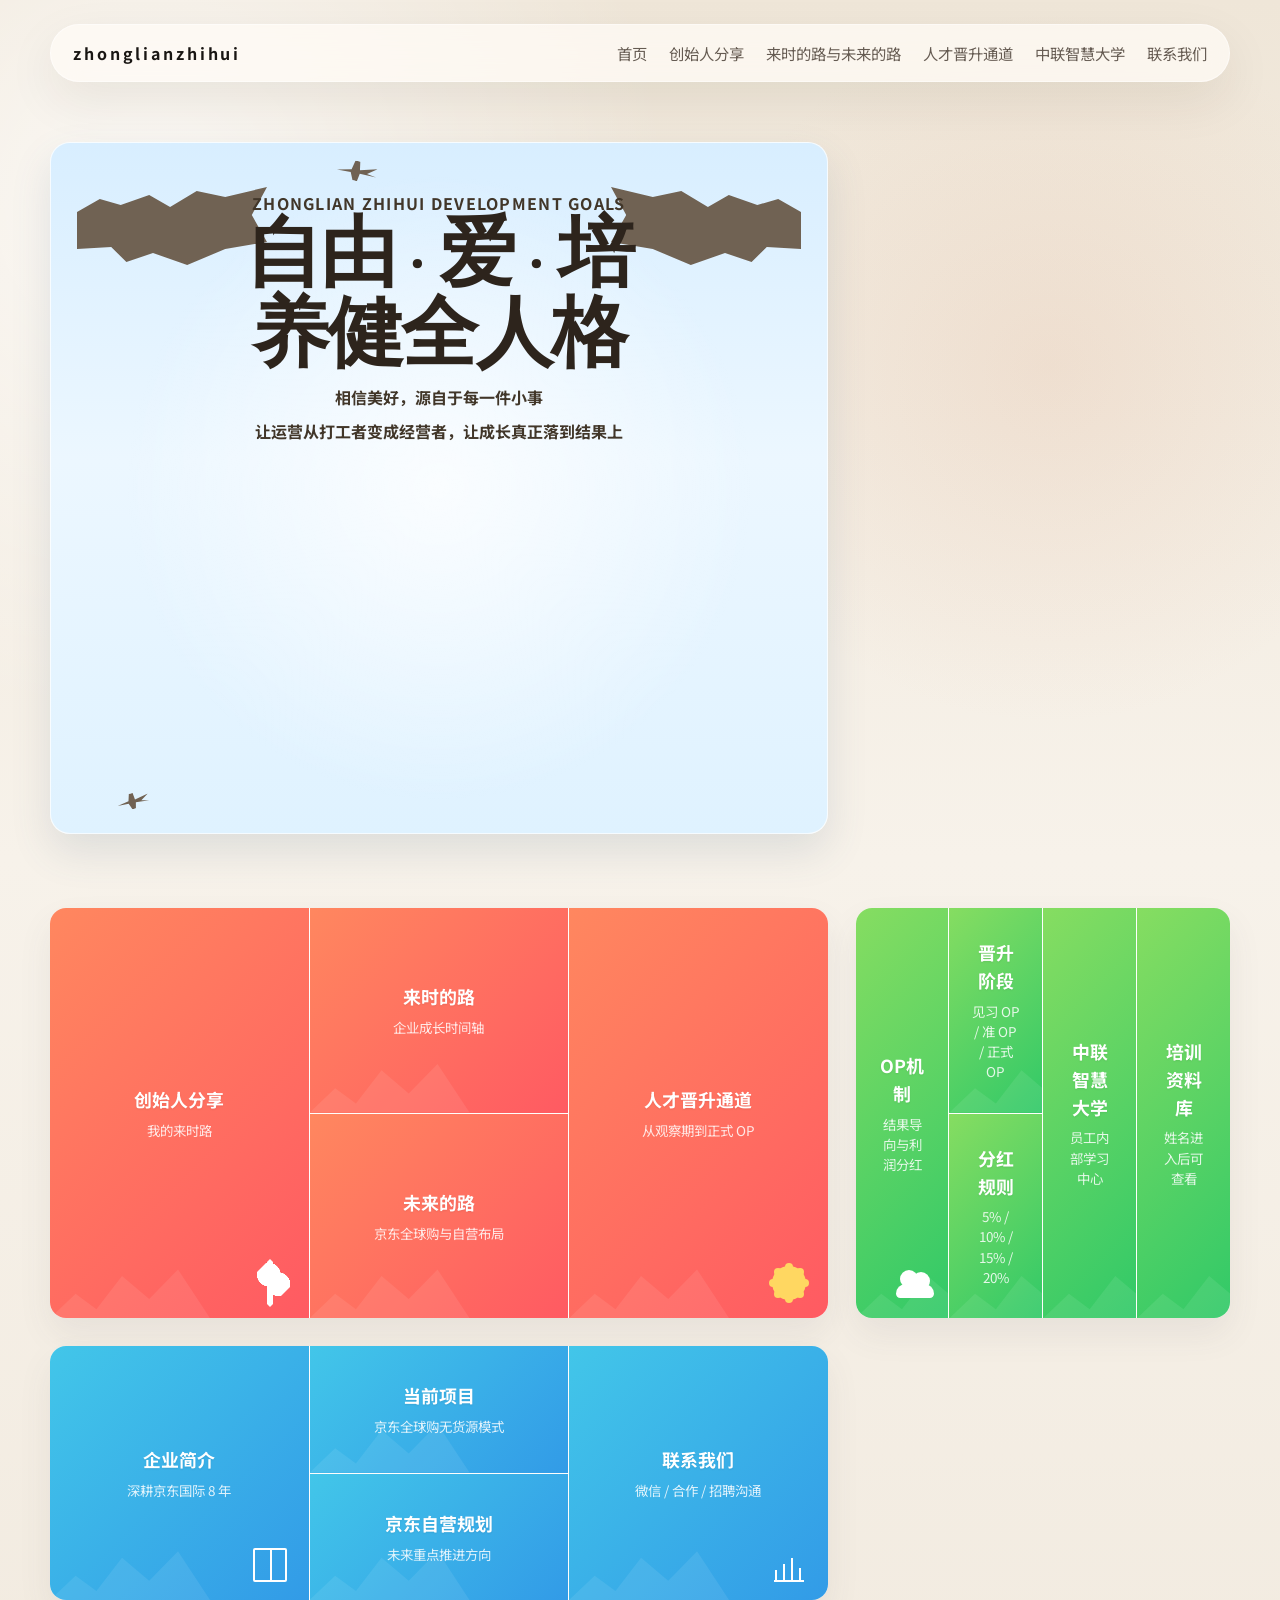
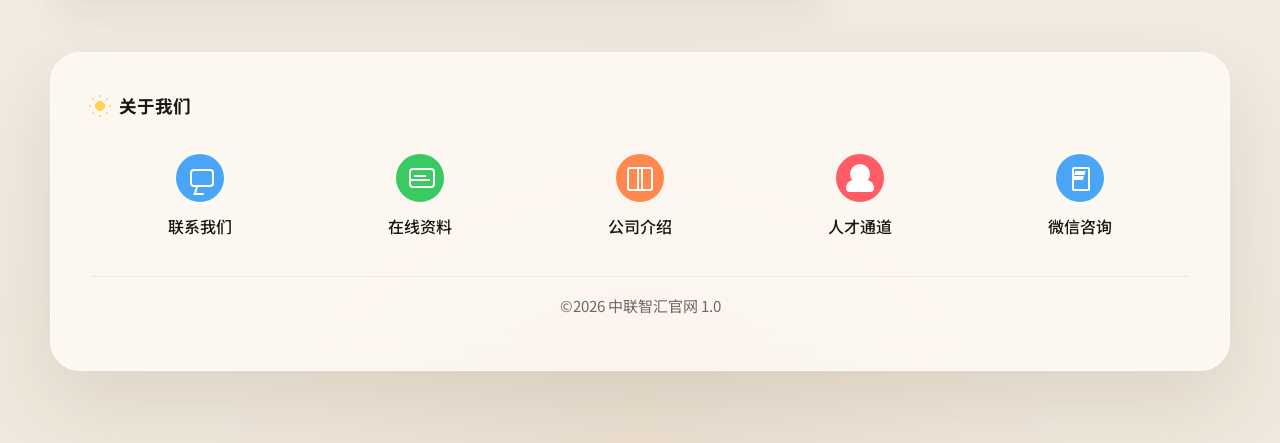
==== commit c7ad026a: "Upgrade portal homepage and training gate" ====
--- a/index.html
+++ b/index.html
@@ -54,18 +54,22 @@
           <div class="portal-row portal-row-coral">
             <a class="portal-tile portal-tile-large" href="founder.html">
               <span class="portal-tile-title">创始人分享</span>
+              <span class="portal-tile-subtitle">我的来时路</span>
               <span class="portal-tile-icon icon-heart"></span>
             </a>
             <div class="portal-stack">
               <a class="portal-tile" href="company.html">
                 <span class="portal-tile-title">来时的路</span>
+                <span class="portal-tile-subtitle">企业成长时间轴</span>
               </a>
               <a class="portal-tile" href="company.html">
                 <span class="portal-tile-title">未来的路</span>
+                <span class="portal-tile-subtitle">京东全球购与自营布局</span>
               </a>
             </div>
             <a class="portal-tile portal-tile-large" href="growth-path.html">
               <span class="portal-tile-title">人才晋升通道</span>
+              <span class="portal-tile-subtitle">从观察期到正式 OP</span>
               <span class="portal-tile-icon icon-sun"></span>
             </a>
           </div>
@@ -73,39 +77,48 @@
           <div class="portal-row portal-row-green">
             <a class="portal-tile portal-tile-large" href="growth-path.html">
               <span class="portal-tile-title">OP机制</span>
+              <span class="portal-tile-subtitle">结果导向与利润分红</span>
               <span class="portal-tile-icon icon-people"></span>
             </a>
             <div class="portal-stack">
               <a class="portal-tile" href="growth-path.html">
                 <span class="portal-tile-title">晋升阶段</span>
+                <span class="portal-tile-subtitle">见习 OP / 准 OP / 正式 OP</span>
               </a>
               <a class="portal-tile" href="growth-path.html">
                 <span class="portal-tile-title">分红规则</span>
+                <span class="portal-tile-subtitle">5% / 10% / 15% / 20%</span>
               </a>
             </div>
             <a class="portal-tile" href="training.html">
               <span class="portal-tile-title">中联智慧大学</span>
+              <span class="portal-tile-subtitle">员工内部学习中心</span>
             </a>
             <a class="portal-tile" href="training.html">
               <span class="portal-tile-title">培训资料库</span>
+              <span class="portal-tile-subtitle">姓名进入后可查看</span>
             </a>
           </div>
 
           <div class="portal-row portal-row-blue">
             <a class="portal-tile portal-tile-large" href="company.html">
               <span class="portal-tile-title">企业简介</span>
+              <span class="portal-tile-subtitle">深耕京东国际 8 年</span>
               <span class="portal-tile-icon icon-book"></span>
             </a>
             <div class="portal-stack">
               <a class="portal-tile" href="company.html">
                 <span class="portal-tile-title">当前项目</span>
+                <span class="portal-tile-subtitle">京东全球购无货源模式</span>
               </a>
               <a class="portal-tile" href="company.html">
                 <span class="portal-tile-title">京东自营规划</span>
+                <span class="portal-tile-subtitle">未来重点推进方向</span>
               </a>
             </div>
             <a class="portal-tile portal-tile-large" href="contact.html">
               <span class="portal-tile-title">联系我们</span>
+              <span class="portal-tile-subtitle">微信 / 合作 / 招聘沟通</span>
               <span class="portal-tile-icon icon-chart"></span>
             </a>
           </div>
--- a/style.css
+++ b/style.css
@@ -185,6 +185,7 @@
 .portal-tile {
   position: relative;
   display: flex;
+  flex-direction: column;
   align-items: center;
   justify-content: center;
   min-height: 108px;
@@ -218,6 +219,16 @@
   text-align: center;
   line-height: 1.55;
   text-shadow: 0 1px 2px rgba(0, 0, 0, 0.08);
+}
+
+.portal-tile-subtitle {
+  position: relative;
+  z-index: 2;
+  margin-top: 6px;
+  color: rgba(255, 255, 255, 0.85);
+  font-size: 0.84rem;
+  text-align: center;
+  line-height: 1.5;
 }
 
 .portal-tile::before {
@@ -317,6 +328,154 @@
   padding: 18px 14px 0;
   background: rgba(255, 255, 255, 0.95);
   border-radius: 16px;
+}
+
+.is-hidden {
+  display: none !important;
+}
+
+.training-gate-card,
+.training-card {
+  border: 1px solid rgba(255, 255, 255, 0.56);
+  box-shadow: var(--shadow);
+}
+
+.training-gate-card {
+  display: grid;
+  grid-template-columns: minmax(0, 1fr) minmax(300px, 360px);
+  gap: 24px;
+  padding: 30px;
+  border-radius: var(--radius-md);
+  background:
+    linear-gradient(135deg, rgba(255, 253, 249, 0.96), rgba(245, 240, 232, 0.82));
+}
+
+.training-gate-label {
+  margin: 0 0 10px;
+  color: var(--accent);
+  font-size: 0.82rem;
+  font-weight: 700;
+  letter-spacing: 0.12em;
+  text-transform: uppercase;
+}
+
+.training-gate-card h3 {
+  margin: 0;
+  font-size: 1.5rem;
+}
+
+.training-gate-copy {
+  margin: 14px 0 0;
+  color: var(--muted);
+  line-height: 1.85;
+}
+
+.training-gate-form {
+  display: flex;
+  flex-direction: column;
+  justify-content: center;
+  gap: 16px;
+}
+
+.training-field {
+  display: flex;
+  flex-direction: column;
+  gap: 8px;
+}
+
+.training-field span {
+  font-size: 0.92rem;
+  color: var(--muted);
+}
+
+.training-field input {
+  width: 100%;
+  min-height: 52px;
+  padding: 0 16px;
+  border: 1px solid rgba(45, 35, 25, 0.14);
+  border-radius: 14px;
+  background: rgba(255, 255, 255, 0.8);
+  font: inherit;
+  color: var(--text);
+}
+
+.training-field input:focus {
+  outline: none;
+  border-color: rgba(181, 90, 54, 0.48);
+  box-shadow: 0 0 0 4px rgba(181, 90, 54, 0.08);
+}
+
+.training-gate-status {
+  min-height: 24px;
+  color: var(--accent-deep);
+  font-size: 0.94rem;
+}
+
+.training-library-head {
+  display: flex;
+  align-items: center;
+  justify-content: space-between;
+  gap: 20px;
+  margin-bottom: 24px;
+  padding: 22px 24px;
+  border-radius: var(--radius-md);
+  background: rgba(255, 253, 250, 0.78);
+  border: 1px solid rgba(255, 255, 255, 0.56);
+  box-shadow: var(--shadow);
+}
+
+.training-user {
+  display: block;
+  font-size: 1.2rem;
+}
+
+.training-grid {
+  display: grid;
+  grid-template-columns: repeat(2, minmax(0, 1fr));
+  gap: 18px;
+}
+
+.training-card {
+  padding: 28px;
+  border-radius: var(--radius-md);
+  background: rgba(255, 253, 250, 0.82);
+}
+
+.training-card-feature {
+  background:
+    linear-gradient(145deg, rgba(44, 31, 24, 0.96), rgba(88, 55, 39, 0.95));
+}
+
+.training-card-feature span,
+.training-card-feature h3,
+.training-card-feature p,
+.training-card-feature li {
+  color: #fff7f0;
+}
+
+.training-card span {
+  display: inline-block;
+  margin-bottom: 14px;
+  color: var(--accent);
+  font-weight: 700;
+}
+
+.training-card h3 {
+  margin: 0 0 10px;
+  font-size: 1.2rem;
+}
+
+.training-card p {
+  margin: 0;
+  color: var(--muted);
+  line-height: 1.82;
+}
+
+.training-card ul {
+  margin: 18px 0 0;
+  padding-left: 18px;
+  color: var(--muted);
+  line-height: 1.9;
 }
 
 .portal-about-head {
@@ -1087,6 +1246,8 @@
 }
 
 @media (max-width: 1100px) {
+  .training-grid,
+  .training-gate-card,
   .portal-about-links,
   .story-grid,
   .company-layout,
@@ -1211,6 +1372,15 @@
     font-size: 0.92rem;
   }
 
+  .training-library-head {
+    display: block;
+  }
+
+  .training-library-head .button {
+    width: 100%;
+    margin-top: 16px;
+  }
+
   .hero-copy,
   .hero-card,
   .portal-card,
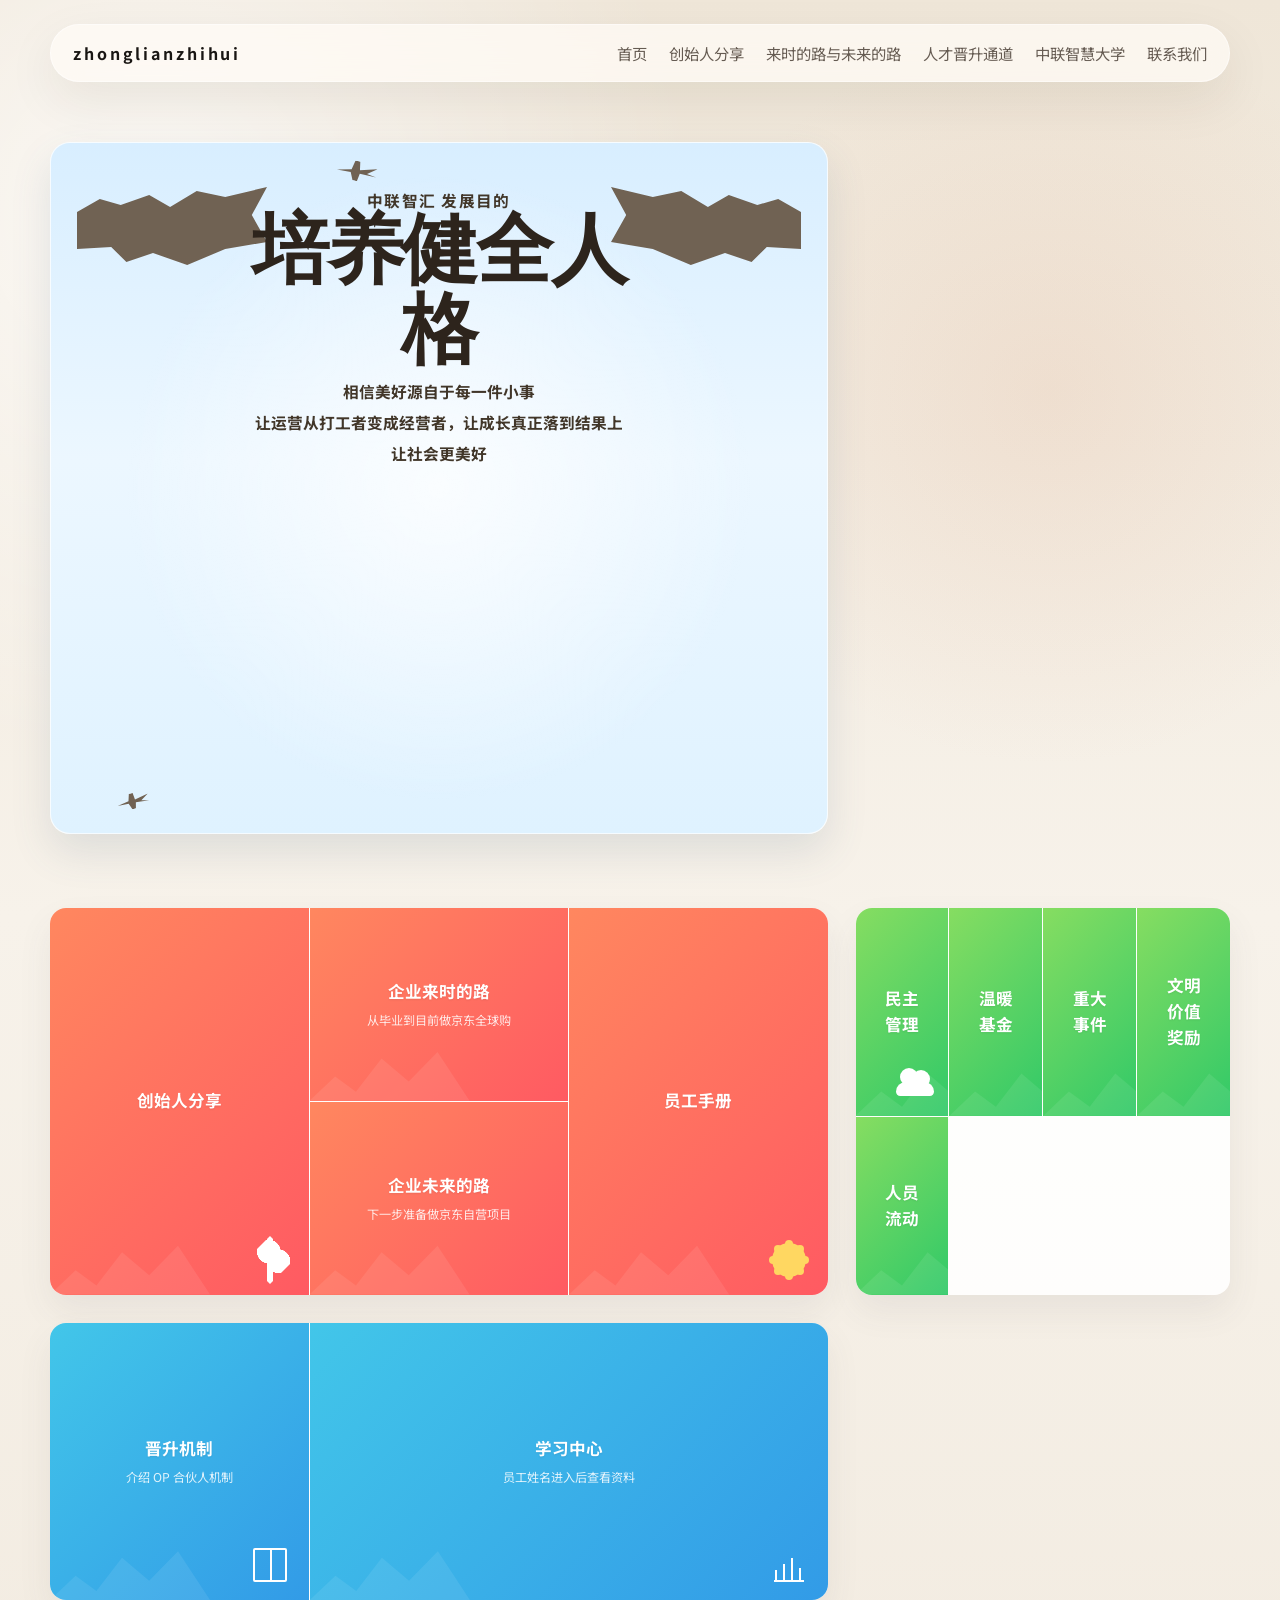
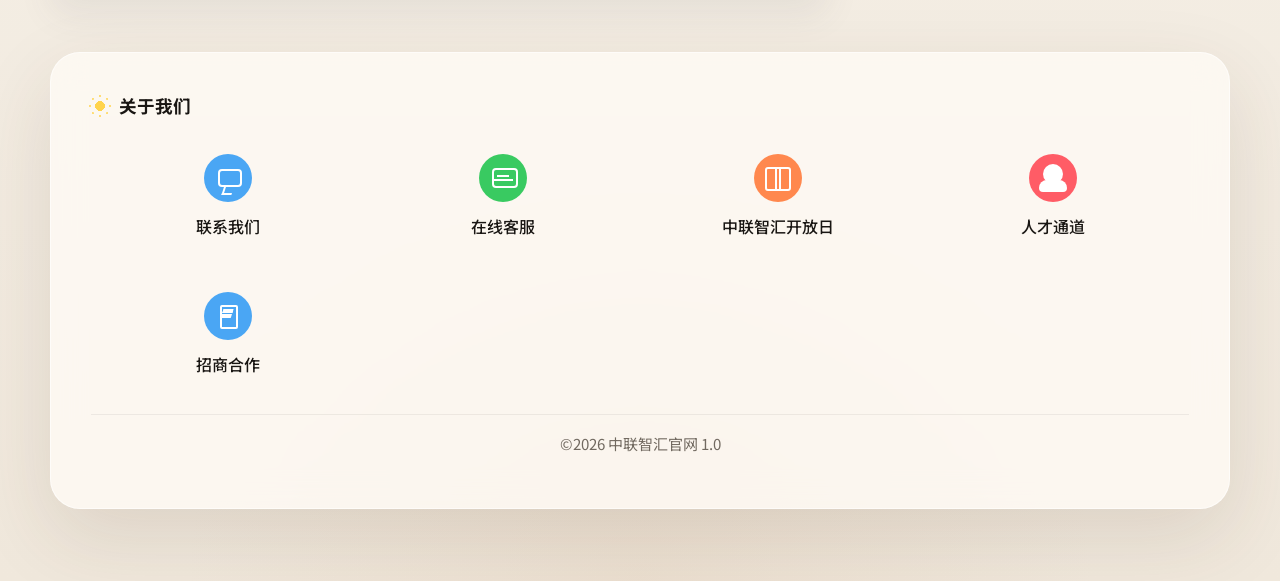
==== commit 2ba5ce18: "Align mobile and desktop portal layout" ====
--- a/index.html
+++ b/index.html
@@ -42,10 +42,11 @@
             <div class="plane plane-top"></div>
             <div class="plane plane-bottom"></div>
             <div class="portal-hero-copy">
-              <p class="portal-hero-kicker">Zhonglian Zhihui Development Goals</p>
-              <h1>自由 · 爱 · 培养健全人格</h1>
-              <p>相信美好，源自于每一件小事</p>
+              <p class="portal-hero-kicker">中联智汇 发展目的</p>
+              <h1>培养健全人格</h1>
+              <p>相信美好源自于每一件小事</p>
               <p>让运营从打工者变成经营者，让成长真正落到结果上</p>
+              <p>让社会更美好</p>
             </div>
           </div>
         </section>
@@ -54,71 +55,52 @@
           <div class="portal-row portal-row-coral">
             <a class="portal-tile portal-tile-large" href="founder.html">
               <span class="portal-tile-title">创始人分享</span>
-              <span class="portal-tile-subtitle">我的来时路</span>
               <span class="portal-tile-icon icon-heart"></span>
             </a>
             <div class="portal-stack">
               <a class="portal-tile" href="company.html">
-                <span class="portal-tile-title">来时的路</span>
-                <span class="portal-tile-subtitle">企业成长时间轴</span>
+                <span class="portal-tile-title">企业来时的路</span>
+                <span class="portal-tile-subtitle">从毕业到目前做京东全球购</span>
               </a>
               <a class="portal-tile" href="company.html">
-                <span class="portal-tile-title">未来的路</span>
-                <span class="portal-tile-subtitle">京东全球购与自营布局</span>
+                <span class="portal-tile-title">企业未来的路</span>
+                <span class="portal-tile-subtitle">下一步准备做京东自营项目</span>
               </a>
             </div>
-            <a class="portal-tile portal-tile-large" href="growth-path.html">
-              <span class="portal-tile-title">人才晋升通道</span>
-              <span class="portal-tile-subtitle">从观察期到正式 OP</span>
+            <a class="portal-tile portal-tile-large" href="training.html">
+              <span class="portal-tile-title">员工手册</span>
               <span class="portal-tile-icon icon-sun"></span>
             </a>
           </div>
 
           <div class="portal-row portal-row-green">
-            <a class="portal-tile portal-tile-large" href="growth-path.html">
-              <span class="portal-tile-title">OP机制</span>
-              <span class="portal-tile-subtitle">结果导向与利润分红</span>
+            <a class="portal-tile portal-tile-large" href="contact.html">
+              <span class="portal-tile-title">民主管理</span>
               <span class="portal-tile-icon icon-people"></span>
             </a>
-            <div class="portal-stack">
-              <a class="portal-tile" href="growth-path.html">
-                <span class="portal-tile-title">晋升阶段</span>
-                <span class="portal-tile-subtitle">见习 OP / 准 OP / 正式 OP</span>
-              </a>
-              <a class="portal-tile" href="growth-path.html">
-                <span class="portal-tile-title">分红规则</span>
-                <span class="portal-tile-subtitle">5% / 10% / 15% / 20%</span>
-              </a>
-            </div>
-            <a class="portal-tile" href="training.html">
-              <span class="portal-tile-title">中联智慧大学</span>
-              <span class="portal-tile-subtitle">员工内部学习中心</span>
+            <a class="portal-tile" href="contact.html">
+              <span class="portal-tile-title">温暖基金</span>
             </a>
-            <a class="portal-tile" href="training.html">
-              <span class="portal-tile-title">培训资料库</span>
-              <span class="portal-tile-subtitle">姓名进入后可查看</span>
+            <a class="portal-tile" href="contact.html">
+              <span class="portal-tile-title">重大事件</span>
+            </a>
+            <a class="portal-tile" href="contact.html">
+              <span class="portal-tile-title">文明价值奖励</span>
+            </a>
+            <a class="portal-tile" href="contact.html">
+              <span class="portal-tile-title">人员流动</span>
             </a>
           </div>
 
           <div class="portal-row portal-row-blue">
-            <a class="portal-tile portal-tile-large" href="company.html">
-              <span class="portal-tile-title">企业简介</span>
-              <span class="portal-tile-subtitle">深耕京东国际 8 年</span>
+            <a class="portal-tile portal-tile-large" href="growth-path.html">
+              <span class="portal-tile-title">晋升机制</span>
+              <span class="portal-tile-subtitle">介绍 OP 合伙人机制</span>
               <span class="portal-tile-icon icon-book"></span>
             </a>
-            <div class="portal-stack">
-              <a class="portal-tile" href="company.html">
-                <span class="portal-tile-title">当前项目</span>
-                <span class="portal-tile-subtitle">京东全球购无货源模式</span>
-              </a>
-              <a class="portal-tile" href="company.html">
-                <span class="portal-tile-title">京东自营规划</span>
-                <span class="portal-tile-subtitle">未来重点推进方向</span>
-              </a>
-            </div>
-            <a class="portal-tile portal-tile-large" href="contact.html">
-              <span class="portal-tile-title">联系我们</span>
-              <span class="portal-tile-subtitle">微信 / 合作 / 招聘沟通</span>
+            <a class="portal-tile portal-tile-large" href="training.html">
+              <span class="portal-tile-title">学习中心</span>
+              <span class="portal-tile-subtitle">员工姓名进入后查看资料</span>
               <span class="portal-tile-icon icon-chart"></span>
             </a>
           </div>
@@ -134,13 +116,13 @@
               <span class="about-icon about-icon-blue"></span>
               <strong>联系我们</strong>
             </a>
-            <a class="portal-about-link" href="training.html">
+            <a class="portal-about-link" href="contact.html">
               <span class="about-icon about-icon-green"></span>
-              <strong>在线资料</strong>
+              <strong>在线客服</strong>
             </a>
             <a class="portal-about-link" href="company.html">
               <span class="about-icon about-icon-orange"></span>
-              <strong>公司介绍</strong>
+              <strong>中联智汇开放日</strong>
             </a>
             <a class="portal-about-link" href="growth-path.html">
               <span class="about-icon about-icon-red"></span>
@@ -148,7 +130,7 @@
             </a>
             <a class="portal-about-link" href="contact.html">
               <span class="about-icon about-icon-blue outline"></span>
-              <strong>微信咨询</strong>
+              <strong>招商合作</strong>
             </a>
           </div>
           <div class="portal-footer-note">©2026 中联智汇官网 1.0</div>
--- a/style.css
+++ b/style.css
@@ -105,9 +105,9 @@
 }
 
 .portal-hero-copy p {
-  margin: 10px 0 0;
+  margin: 8px 0 0;
   color: #413629;
-  font-size: 1rem;
+  font-size: 0.98rem;
   font-weight: 700;
 }
 
@@ -174,7 +174,7 @@
 }
 
 .portal-row-blue {
-  grid-template-columns: 1fr 1fr 1fr;
+  grid-template-columns: 1fr 2fr;
 }
 
 .portal-stack {
@@ -214,7 +214,7 @@
   position: relative;
   z-index: 2;
   color: #fff;
-  font-size: 1.12rem;
+  font-size: 1.04rem;
   font-weight: 700;
   text-align: center;
   line-height: 1.55;
@@ -226,7 +226,7 @@
   z-index: 2;
   margin-top: 6px;
   color: rgba(255, 255, 255, 0.85);
-  font-size: 0.84rem;
+  font-size: 0.76rem;
   text-align: center;
   line-height: 1.5;
 }
@@ -509,7 +509,7 @@
 
 .portal-about-links {
   display: grid;
-  grid-template-columns: repeat(5, 1fr);
+  grid-template-columns: repeat(4, 1fr);
   gap: 18px;
   padding: 8px 8px 20px;
 }
@@ -1349,13 +1349,24 @@
 
   .portal-row,
   .portal-row-green,
-  .portal-row-blue,
   .portal-about-links {
     grid-template-columns: 1fr;
   }
 
   .portal-stack {
     grid-template-columns: 1fr;
+  }
+
+  .portal-row-blue {
+    grid-template-columns: 1fr 1fr;
+  }
+
+  .portal-row-blue .portal-tile-large {
+    min-height: 168px;
+  }
+
+  .portal-row-blue .portal-tile-large:last-child {
+    grid-column: 2 / 3;
   }
 
   .portal-tile,
@@ -1364,12 +1375,25 @@
   }
 
   .portal-hero-copy h1 {
-    font-size: 1.8rem;
-    line-height: 1.3;
+    font-size: 1.56rem;
+    line-height: 1.25;
   }
 
   .portal-hero-copy p {
+    font-size: 0.84rem;
+  }
+
+  .portal-tile-title {
     font-size: 0.92rem;
+  }
+
+  .portal-tile-subtitle {
+    font-size: 0.66rem;
+    line-height: 1.45;
+  }
+
+  .portal-about-link strong {
+    font-size: 0.9rem;
   }
 
   .training-library-head {
